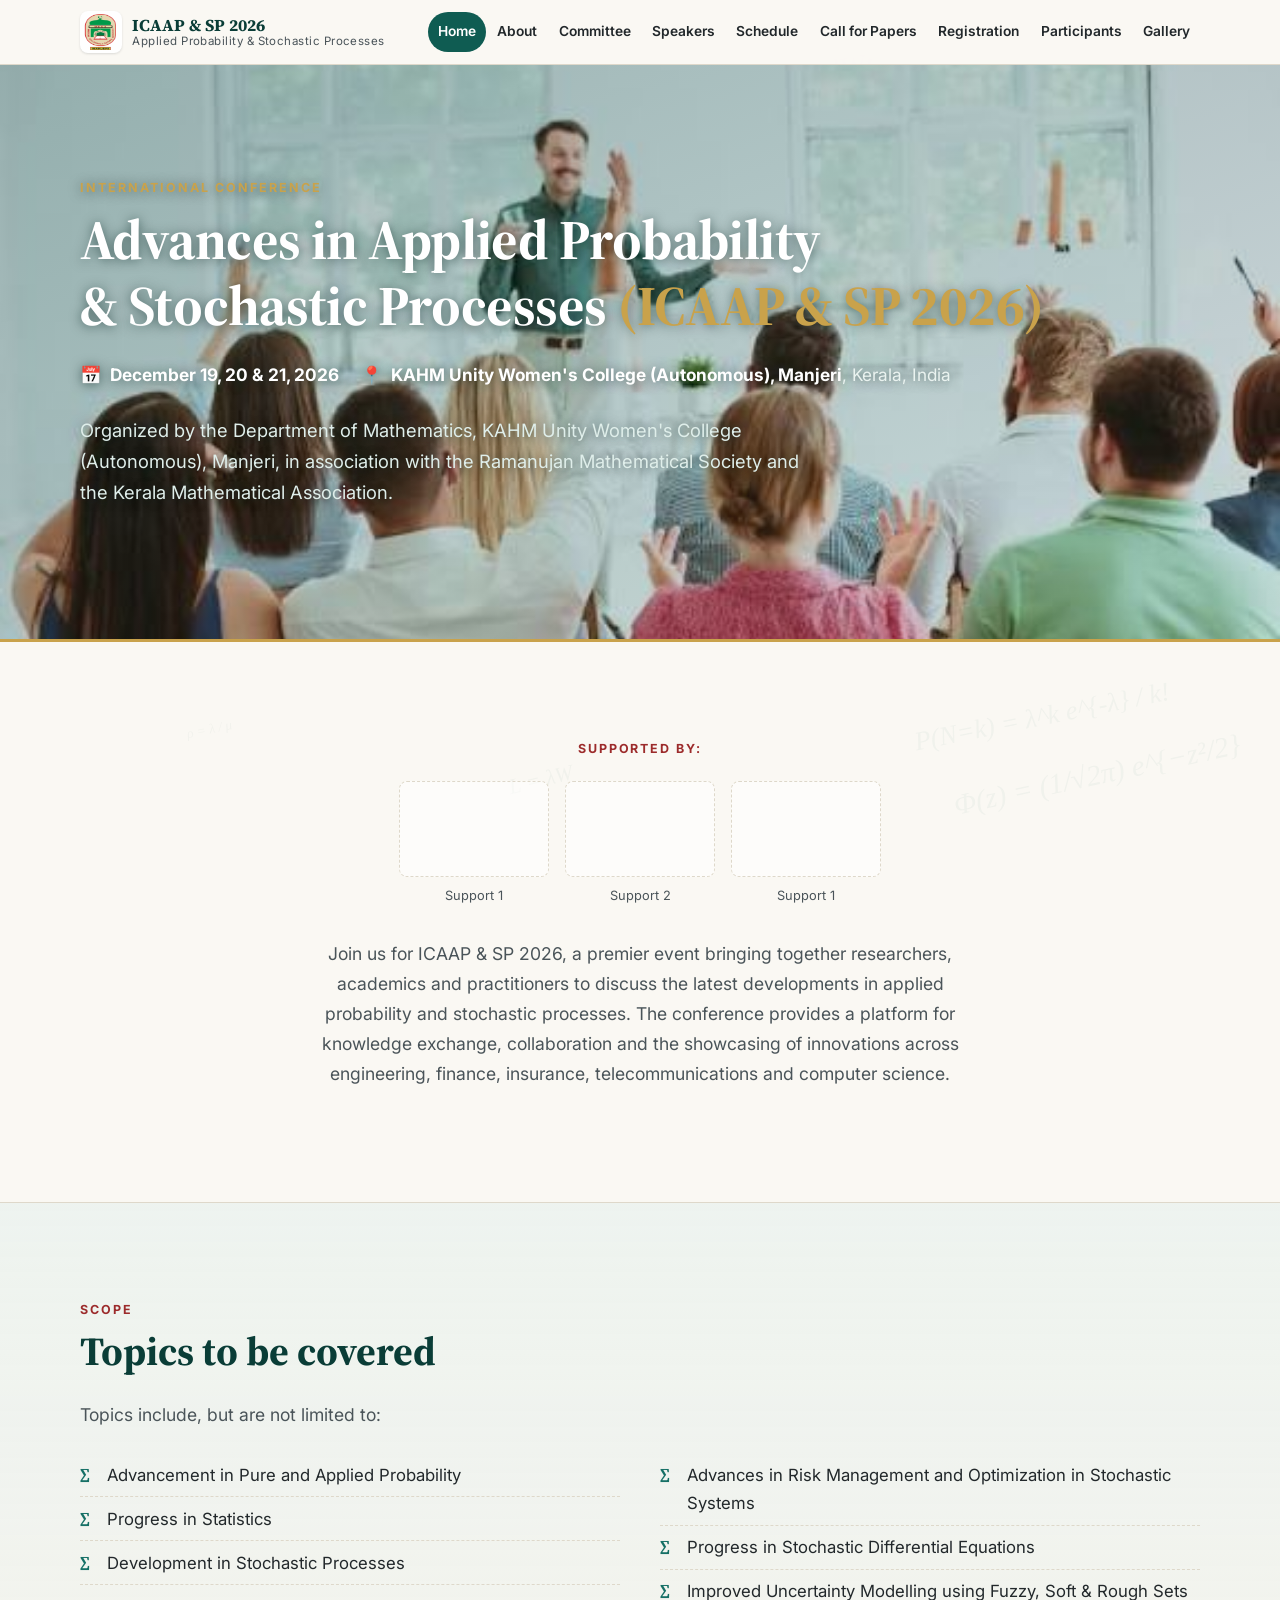
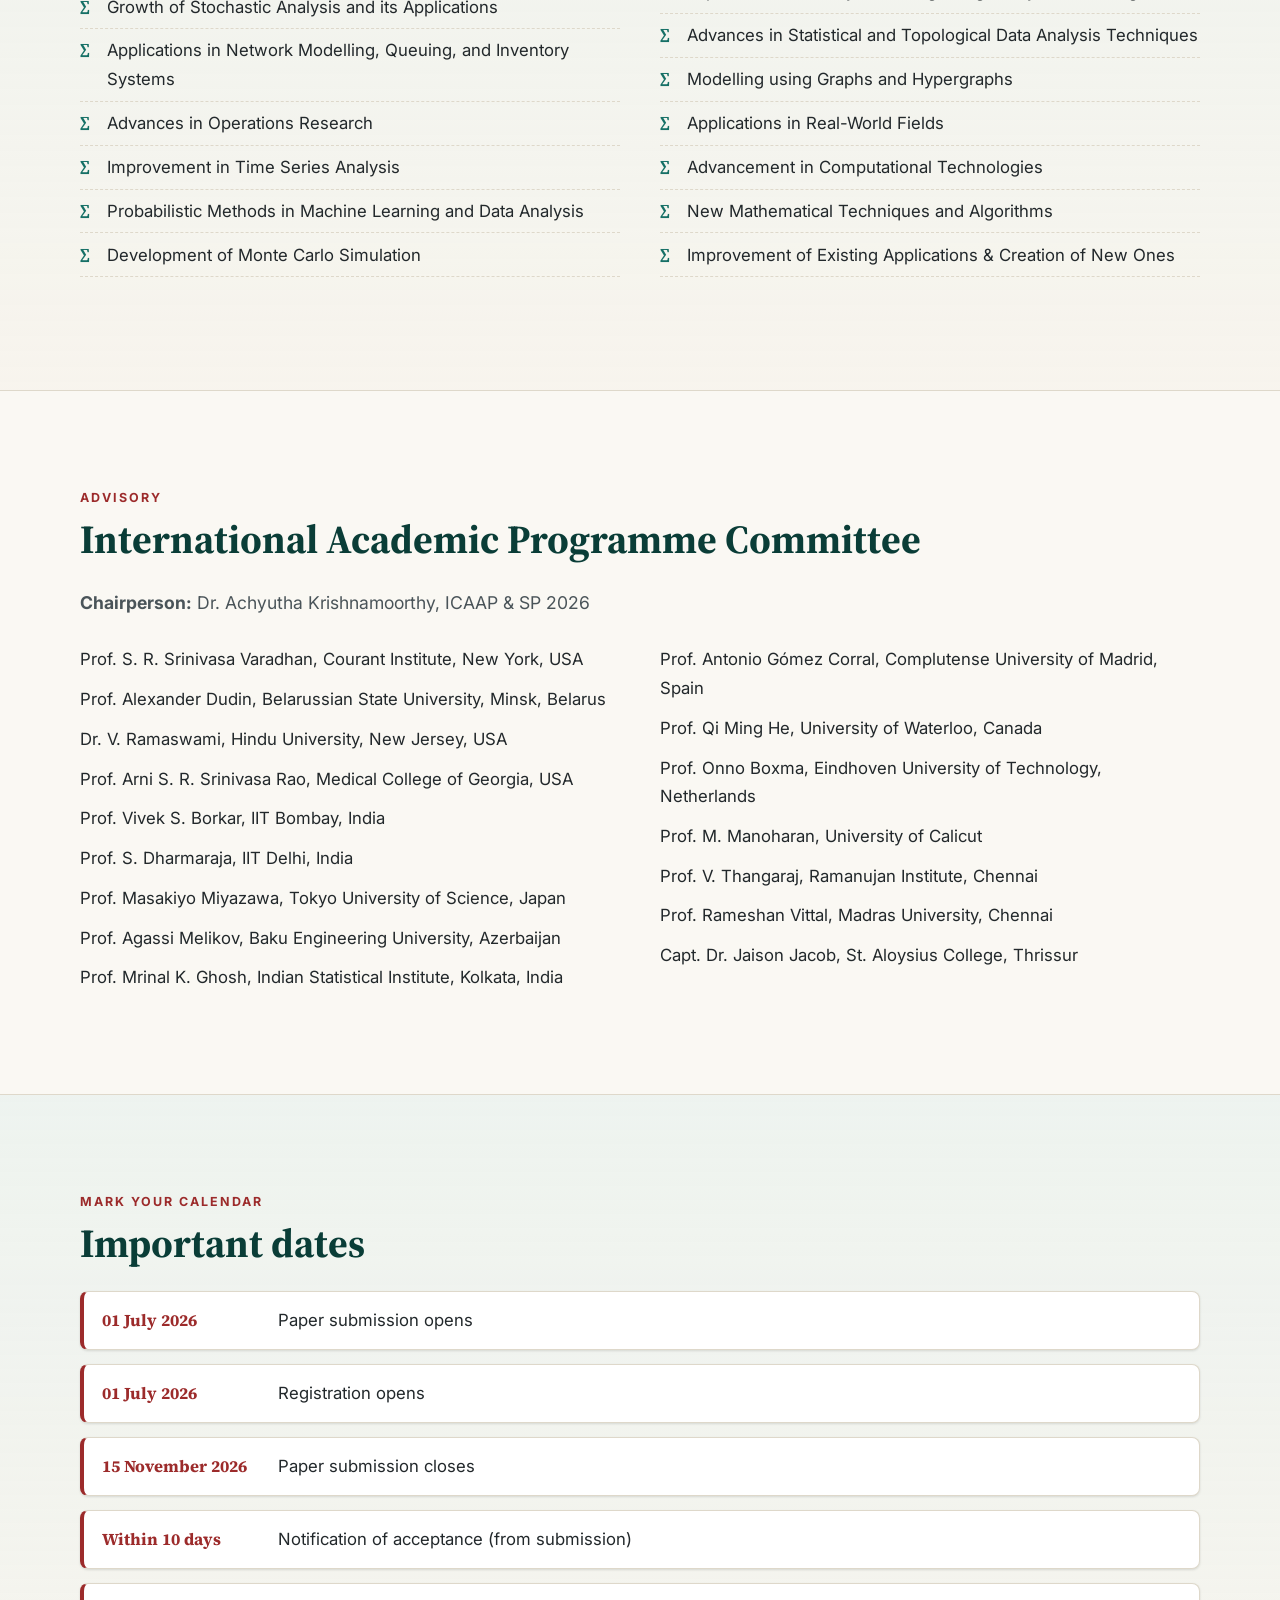
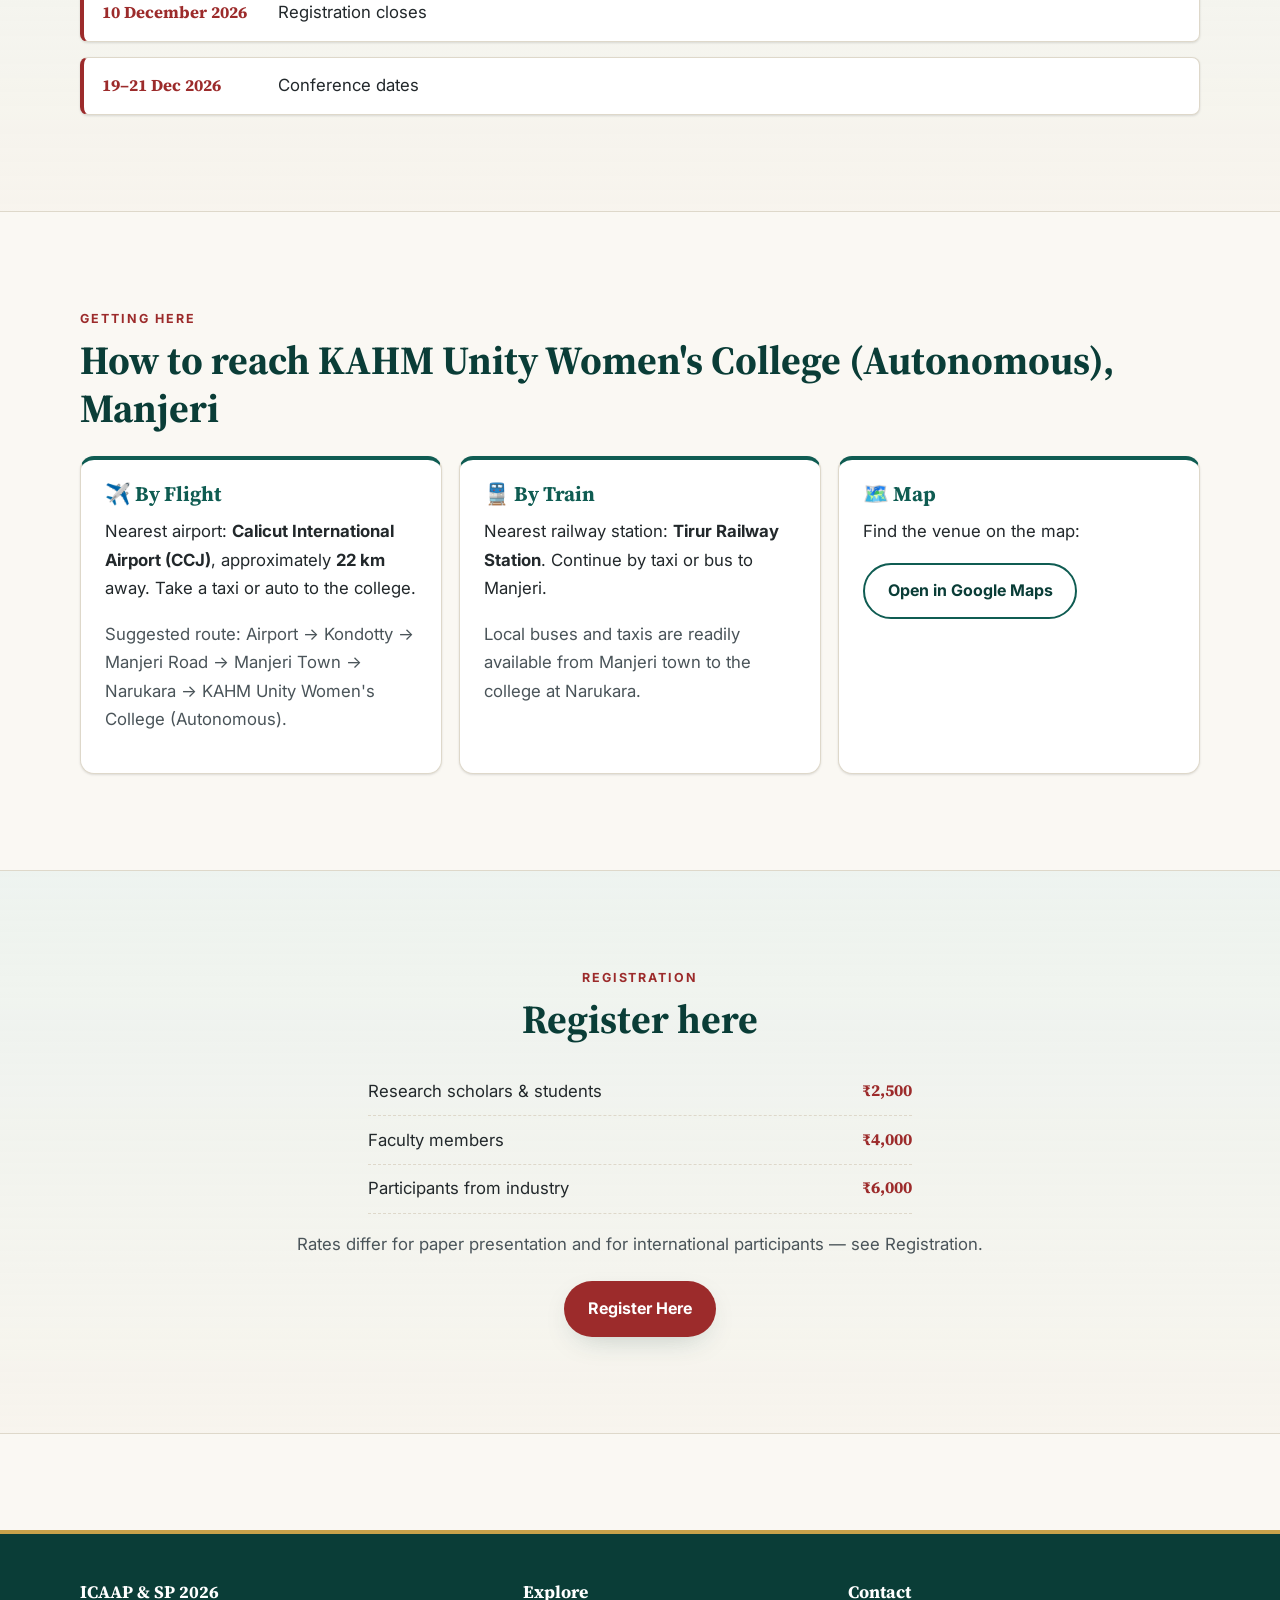
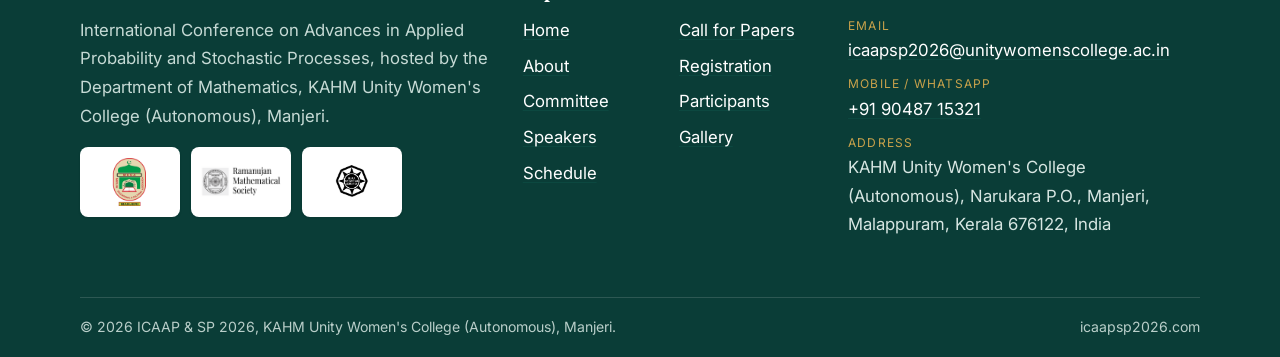
==== index.html @ e7cde86d "Reorder pages to match the previous year's site, lighten the greens Second pass over the site, one p" ====
<!DOCTYPE html>
<html lang="en">
<head>
  <meta charset="UTF-8">
  <meta name="viewport" content="width=device-width, initial-scale=1.0">
  <title>ICAAP &amp; SP 2026 — Int'l Conference on Advances in Applied Probability &amp; Stochastic Processes</title>
  <meta name="description" content="International Conference on Advances in Applied Probability and Stochastic Processes (ICAAP & SP 2026), December 19–21, 2026, KAHM Unity Women's College (Autonomous), Manjeri, Kerala, India.">
  <link rel="icon" type="image/svg+xml" href="assets/favicon.svg">
  <link rel="preconnect" href="https://fonts.googleapis.com">
  <link rel="preconnect" href="https://fonts.gstatic.com" crossorigin>
  <link href="https://fonts.googleapis.com/css2?family=Inter:wght@400;600;700&family=Source+Serif+4:ital,wght@0,600;0,700;1,600&display=swap" rel="stylesheet">
  <link rel="stylesheet" href="css/styles.css">
</head>
<body>
  <canvas id="math-bg" aria-hidden="true"></canvas>

  <!-- ============ SHARED HEADER (mirror edits across all pages) ============ -->
  <header class="site-header">
    <nav class="nav container" data-open="false" aria-label="Primary">
      <a class="brand" href="index.html">
        <img src="assets/college-logo.png" alt="KAHM Unity Women's College (Autonomous) logo">
        <span class="brand__text">
          <span class="brand__title">ICAAP &amp; SP 2026</span>
          <span class="brand__sub">Applied Probability &amp; Stochastic Processes</span>
        </span>
      </a>
      <button class="nav__toggle" type="button" aria-label="Toggle menu" aria-expanded="false" aria-controls="nav-links">
        <span></span>
      </button>
      <ul class="nav__links" id="nav-links">
        <li><a href="index.html" aria-current="page">Home</a></li>
        <li><a href="about.html">About</a></li>
        <li><a href="committee.html">Committee</a></li>
        <li><a href="speakers.html">Speakers</a></li>
        <li><a href="schedule.html">Schedule</a></li>
        <li><a href="call-for-papers.html">Call for Papers</a></li>
        <li><a href="registration.html">Registration</a></li>
        <li><a href="participants.html">Participants</a></li>
        <li><a href="gallery.html">Gallery</a></li>
      </ul>
    </nav>
  </header>
  <!-- ========================== END SHARED HEADER ========================== -->

  <main>
    <!-- ------------------------------ HERO ------------------------------ -->
    <section class="hero">
      <div class="container hero__inner">
        <p class="section__eyebrow" style="color:var(--gold)">International Conference</p>
        <h1>Advances in Applied Probability<br>&amp; Stochastic Processes
          <span class="acronym">(ICAAP &amp; SP 2026)</span></h1>
        <div class="hero__meta">
          <span><span aria-hidden="true">📅</span><span><strong>December 19, 20 &amp; 21, 2026</strong></span></span>
          <span><span aria-hidden="true">📍</span><span><strong>KAHM Unity Women's College (Autonomous), Manjeri</strong>, Kerala, India</span></span>
        </div>
        <p class="hero__full">Organized by the Department of Mathematics, KAHM Unity Women's College (Autonomous), Manjeri,
          in association with the Ramanujan Mathematical Society and the Kerala Mathematical Association.</p>
        <!-- TODO: restore when the client asks for the hero CTAs back
        <div class="btn-row" style="margin-top:1.8rem">
          <a class="btn btn--primary" href="registration.html#register">Registration &amp; Fees</a>
          <a class="btn btn--light" href="call-for-papers.html">Call for Papers</a>
        </div>
        <p class="hero__assoc">Selected papers to be considered for a special issue of the
          <em>Annals of Operations Research</em> (Springer).</p>
        -->
      </div>
    </section>

    <!-- -------------------------- SUPPORTED BY -------------------------- -->
    <section class="section">
      <div class="container center">
        <p class="section__eyebrow">Supported by:</p>
        <!-- TODO: client to supply the logo images; drop them back into the empty
             .logo-card boxes below as <img src="assets/…" alt="…"> -->
        <div class="logostrip" style="margin-top:1.4rem">
          <figure>
            <div class="logo-card logo-card--empty"></div>
            <figcaption>Support 1</figcaption>
          </figure>
          <figure>
            <div class="logo-card logo-card--empty"></div>
            <figcaption>Support 2</figcaption>
          </figure>
          <figure>
            <div class="logo-card logo-card--empty"></div>
            <figcaption>Support 1</figcaption>
          </figure>
        </div>

        <p class="section__lead" style="margin-top:2rem">Join us for ICAAP &amp; SP 2026, a premier event bringing together
          researchers, academics and practitioners to discuss the latest developments in
          applied probability and stochastic processes. The conference provides a platform
          for knowledge exchange, collaboration and the showcasing of innovations across
          engineering, finance, insurance, telecommunications and computer science.</p>
      </div>
    </section>

    <!-- ---------------------------- ABOUT -------------------------------
         TODO: client asked to hide this for now — restore when needed.

    <section class="section section--tint">
      <div class="container">
        <p class="section__eyebrow">About the Conference</p>
        <h2>A platform for the latest in probability &amp; stochastics</h2>
        <div class="grid grid--2" style="margin-top:1.5rem">
          <div class="prose">
            <p>Advances in Applied Probability and Stochastic Processes concern the progress made in
              probability and stochastic processes, particularly in their practical applications across
              engineering, finance, insurance, telecommunications, and computer science. Recent advances
              include new mathematical techniques, algorithms, and models that enable more accurate and
              efficient prediction of probabilistic and stochastic phenomena.</p>
          </div>
          <div class="prose">
            <p>ICAAP &amp; SP 2026 provides a platform for researchers, academics, and practitioners to
              discuss recent developments and share their findings. The conference features keynote
              addresses, plenary talks, and invited talks, fostering networking and collaboration among
              participants from different countries and backgrounds.</p>
          </div>
        </div>
      </div>
    </section>
    -->

    <!-- ---------------------------- TOPICS ------------------------------ -->
    <section class="section section--tint">
      <div class="container">
        <p class="section__eyebrow">Scope</p>
        <h2>Topics to be covered</h2>
        <p class="section__lead">Topics include, but are not limited to:</p>
        <ul class="topics" style="margin-top:1.5rem">
          <li>Advancement in Pure and Applied Probability</li>
          <li>Progress in Statistics</li>
          <li>Development in Stochastic Processes</li>
          <li>Growth of Stochastic Analysis and its Applications</li>
          <li>Applications in Network Modelling, Queuing, and Inventory Systems</li>
          <li>Advances in Operations Research</li>
          <li>Improvement in Time Series Analysis</li>
          <li>Probabilistic Methods in Machine Learning and Data Analysis</li>
          <li>Development of Monte Carlo Simulation</li>
          <li>Advances in Risk Management and Optimization in Stochastic Systems</li>
          <li>Progress in Stochastic Differential Equations</li>
          <li>Improved Uncertainty Modelling using Fuzzy, Soft &amp; Rough Sets</li>
          <li>Advances in Statistical and Topological Data Analysis Techniques</li>
          <li>Modelling using Graphs and Hypergraphs</li>
          <li>Applications in Real-World Fields</li>
          <li>Advancement in Computational Technologies</li>
          <li>New Mathematical Techniques and Algorithms</li>
          <li>Improvement of Existing Applications &amp; Creation of New Ones</li>
        </ul>
      </div>
    </section>

    <!-- ------------------------- ADVISORY LIST --------------------------
         Plain text list, deliberately without cards/photos/links so Home stays short.
         Mirrors committee.html — keep the two in sync if members change. -->
    <section class="section">
      <div class="container">
        <p class="section__eyebrow">Advisory</p>
        <h2>International Academic Programme Committee</h2>
        <p class="section__lead"><strong>Chairperson:</strong> Dr. Achyutha Krishnamoorthy, ICAAP &amp; SP 2026</p>
        <ul class="namelist" style="margin-top:1.4rem">
          <li>Prof. S. R. Srinivasa Varadhan, Courant Institute, New York, USA</li>
          <li>Prof. Alexander Dudin, Belarussian State University, Minsk, Belarus</li>
          <li>Dr. V. Ramaswami, Hindu University, New Jersey, USA</li>
          <li>Prof. Arni S. R. Srinivasa Rao, Medical College of Georgia, USA</li>
          <li>Prof. Vivek S. Borkar, IIT Bombay, India</li>
          <li>Prof. S. Dharmaraja, IIT Delhi, India</li>
          <li>Prof. Masakiyo Miyazawa, Tokyo University of Science, Japan</li>
          <li>Prof. Agassi Melikov, Baku Engineering University, Azerbaijan</li>
          <li>Prof. Mrinal K. Ghosh, Indian Statistical Institute, Kolkata, India</li>
          <li>Prof. Antonio Gómez Corral, Complutense University of Madrid, Spain</li>
          <li>Prof. Qi Ming He, University of Waterloo, Canada</li>
          <li>Prof. Onno Boxma, Eindhoven University of Technology, Netherlands</li>
          <li>Prof. M. Manoharan, University of Calicut</li>
          <li>Prof. V. Thangaraj, Ramanujan Institute, Chennai</li>
          <li>Prof. Rameshan Vittal, Madras University, Chennai</li>
          <li>Capt. Dr. Jaison Jacob, St. Aloysius College, Thrissur</li>
        </ul>
      </div>
    </section>

    <!-- ------------------------ IMPORTANT DATES ------------------------- -->
    <section class="section section--tint" id="dates">
      <div class="container">
        <p class="section__eyebrow">Mark Your Calendar</p>
        <h2>Important dates</h2>
        <ul class="timeline" style="margin-top:1.5rem">
          <li><span class="date">01 July 2026</span><span class="what">Paper submission opens</span></li>
          <li><span class="date">01 July 2026</span><span class="what">Registration opens</span></li>
          <li><span class="date">15 November 2026</span><span class="what">Paper submission closes</span></li>
          <li><span class="date">Within 10 days</span><span class="what">Notification of acceptance (from submission)</span></li>
          <li><span class="date">10 December 2026</span><span class="what">Registration closes</span></li>
          <li><span class="date">19–21 Dec 2026</span><span class="what">Conference dates</span></li>
        </ul>
      </div>
    </section>

    <!-- ---------------------------- REACH ------------------------------- -->
    <section class="section" id="reach">
      <div class="container">
        <p class="section__eyebrow">Getting Here</p>
        <h2>How to reach KAHM Unity Women's College (Autonomous), Manjeri</h2>
        <div class="reach" style="margin-top:1.5rem">
          <div class="card card--accent">
            <h3>✈️ By Flight</h3>
            <p>Nearest airport: <strong>Calicut International Airport (CCJ)</strong>, approximately
              <strong>22 km</strong> away. Take a taxi or auto to the college.</p>
            <p class="muted">Suggested route: Airport → Kondotty → Manjeri Road → Manjeri Town → Narukara →
              KAHM Unity Women's College (Autonomous).</p>
          </div>
          <div class="card card--accent">
            <h3>🚆 By Train</h3>
            <p>Nearest railway station: <strong>Tirur Railway Station</strong>. Continue by taxi or bus
              to Manjeri.</p>
            <p class="muted">Local buses and taxis are readily available from Manjeri town to the college
              at Narukara.</p>
          </div>
          <div class="card card--accent">
            <h3>🗺️ Map</h3>
            <p>Find the venue on the map:</p>
            <!-- TODO: confirm exact map pin -->
            <a class="btn btn--ghost" href="https://www.google.com/maps/search/KAHM+Unity+Women's+College+Manjeri"
               target="_blank" rel="noopener">Open in Google Maps</a>
          </div>
        </div>
      </div>
    </section>

    <!-- --------------------------- REGISTER ----------------------------- -->
    <section class="section section--tint">
      <div class="container center">
        <p class="section__eyebrow">Registration</p>
        <h2>Register here</h2>
        <ul class="feelines" style="margin-top:1.3rem">
          <li><span>Research scholars &amp; students</span><span class="amt">₹2,500</span></li>
          <li><span>Faculty members</span><span class="amt">₹4,000</span></li>
          <li><span>Participants from industry</span><span class="amt">₹6,000</span></li>
        </ul>
        <p class="muted" style="margin-top:1rem">Rates differ for paper presentation and for
          international participants — see Registration.</p>
        <div class="btn-row" style="justify-content:center;margin-top:1.4rem">
          <a class="btn btn--primary" href="registration.html#register">Register Here</a>
        </div>
      </div>
    </section>
  </main>

  <!-- ============ SHARED FOOTER (mirror edits across all pages) ============ -->
  <footer class="site-footer">
    <div class="container footer-grid">
      <div>
        <h4>ICAAP &amp; SP 2026</h4>
        <p class="muted" style="color:#c6dad5">International Conference on Advances in Applied Probability
          and Stochastic Processes, hosted by the Department of Mathematics, KAHM Unity Women's College (Autonomous),
          Manjeri.</p>
        <div class="footer-logos" style="margin-top:1rem">
          <div class="logo-card"><img src="assets/college-logo.png" alt="KAHM Unity Women's College (Autonomous)"></div>
          <div class="logo-card"><img src="assets/rms-logo.png" alt="Ramanujan Mathematical Society"></div>
          <div class="logo-card"><img src="assets/kma-logo.png" alt="Kerala Mathematical Association"></div>
        </div>
      </div>
      <div>
        <h4>Explore</h4>
        <ul class="footer-nav">
          <li><a href="index.html">Home</a></li>
          <li><a href="about.html">About</a></li>
          <li><a href="committee.html">Committee</a></li>
          <li><a href="speakers.html">Speakers</a></li>
          <li><a href="schedule.html">Schedule</a></li>
          <li><a href="call-for-papers.html">Call for Papers</a></li>
          <li><a href="registration.html">Registration</a></li>
          <li><a href="participants.html">Participants</a></li>
          <li><a href="gallery.html">Gallery</a></li>
        </ul>
      </div>
      <div class="footer-contact">
        <h4>Contact</h4>
        <div><span class="lbl">Email</span><a href="mailto:icaapsp2026@unitywomenscollege.ac.in">icaapsp2026@unitywomenscollege.ac.in</a></div>
        <div><span class="lbl">Mobile / WhatsApp</span><a href="https://wa.me/919048715321">+91 90487 15321</a></div>
        <div><span class="lbl">Address</span>KAHM Unity Women's College (Autonomous), Narukara P.O., Manjeri,
          Malappuram, Kerala 676122, India</div>
      </div>
    </div>
    <div class="container footer-bottom">
      <span>&copy; 2026 ICAAP &amp; SP 2026, KAHM Unity Women's College (Autonomous), Manjeri.</span>
      <span>icaapsp2026.com</span>
    </div>
  </footer>
  <!-- ========================== END SHARED FOOTER ========================== -->

  <script src="js/main.js"></script>
</body>
</html>
---- css/styles.css ----
/* =========================================================================
   ICAAP & SP 2026 — stylesheet
   Palette: deep ink-teal primary + warm maroon accent on near-white paper.
   Single stylesheet, mobile-first. No build step.
   ========================================================================= */

:root {
  /* Brand palette */
  --teal-900: #0a3d37;
  --teal-800: #0f5c52;
  --teal-700: #167066;
  --teal-600: #1a7466;
  --teal-100: #e3efec;
  --maroon:   #9c2b2b;
  --maroon-dark: #7c1f1f;
  --gold:     #c9a24b;

  /* Neutrals */
  --paper:    #faf8f3;
  --paper-2:  #f2eee4;
  --ink:      #22282b;
  --ink-soft: #4a5459;
  --line:     #ded8ca;
  --white:    #ffffff;

  /* Type */
  --serif: "Source Serif 4", Georgia, "Times New Roman", serif;
  --sans:  "Inter", -apple-system, BlinkMacSystemFont, "Segoe UI", Roboto, Helvetica, Arial, sans-serif;

  /* Layout */
  --maxw: 1120px;
  --radius: 14px;
  --radius-sm: 8px;
  --shadow-sm: 0 1px 3px rgba(20,30,28,.08), 0 1px 2px rgba(20,30,28,.06);
  --shadow-md: 0 10px 30px -12px rgba(15,60,55,.28);
  --space: clamp(3rem, 8vw, 6rem);
}

/* ------------------------------ reset ---------------------------------- */
*, *::before, *::after { box-sizing: border-box; }
html { -webkit-text-size-adjust: 100%; scroll-behavior: smooth; }
body {
  margin: 0;
  font-family: var(--sans);
  font-size: 1.05rem;
  line-height: 1.7;
  color: var(--ink);
  background: var(--paper);
  overflow-x: hidden;
}
img { max-width: 100%; display: block; height: auto; }
a { color: var(--teal-800); text-decoration-color: rgba(15,92,82,.35); text-underline-offset: 3px; }
a:hover { color: var(--maroon); }
h1, h2, h3, h4 { font-family: var(--serif); line-height: 1.18; color: var(--teal-900); font-weight: 700; }
h2 { font-size: clamp(1.7rem, 3.4vw, 2.5rem); margin: 0 0 .6em; }
h3 { font-size: 1.3rem; margin: 0 0 .5em; }
p { margin: 0 0 1em; }
ul { margin: 0 0 1em; padding-left: 1.2em; }

/* --------------------------- math background ---------------------------- */
#math-bg {
  position: fixed;
  inset: 0;
  z-index: -1;
  pointer-events: none;
  width: 100%;
  height: 100%;
  opacity: .5;
}

/* ------------------------------ layout --------------------------------- */
.container { width: min(var(--maxw), 92%); margin-inline: auto; }
.section { padding-block: var(--space); position: relative; }
.section--tint { background: linear-gradient(180deg, rgba(227,239,236,.55), rgba(242,238,228,.35)); border-block: 1px solid var(--line); }
.section__eyebrow {
  font-family: var(--sans);
  text-transform: uppercase;
  letter-spacing: .16em;
  font-size: .78rem;
  font-weight: 700;
  color: var(--maroon);
  margin: 0 0 .5rem;
}
.section__lead { max-width: 62ch; color: var(--ink-soft); font-size: 1.1rem; }
.center { text-align: center; margin-inline: auto; }
.center .section__lead { margin-inline: auto; }

/* ------------------------------ header --------------------------------- */
.site-header {
  position: sticky; top: 0; z-index: 50;
  background: rgba(250,248,243,.9);
  backdrop-filter: saturate(140%) blur(10px);
  border-bottom: 1px solid var(--line);
}
.nav {
  display: flex; align-items: center; justify-content: space-between;
  gap: 1rem; padding-block: .7rem;
}
.brand { display: flex; align-items: center; gap: .65rem; text-decoration: none; }
.brand img { width: 42px; height: 42px; border-radius: 8px; background: var(--white); padding: 3px; box-shadow: var(--shadow-sm); }
.brand__text { display: flex; flex-direction: column; line-height: 1.1; }
.brand__title { font-family: var(--serif); font-weight: 700; color: var(--teal-900); font-size: 1.05rem; }
.brand__sub { font-size: .72rem; color: var(--ink-soft); letter-spacing: .04em; }

.nav__links { display: flex; align-items: center; gap: .1rem; list-style: none; margin: 0; padding: 0; }
.nav__links a {
  display: inline-block; padding: .5rem .62rem; border-radius: 999px;
  font-size: .86rem; font-weight: 600; color: var(--ink); text-decoration: none;
  white-space: nowrap;
}
.nav__links a:hover { background: var(--teal-100); color: var(--teal-900); }
.nav__links a[aria-current="page"] { background: var(--teal-800); color: var(--white); }

.nav__toggle {
  display: none; border: 1px solid var(--line); background: var(--white);
  width: 44px; height: 40px; border-radius: 10px; cursor: pointer; padding: 0;
}
.nav__toggle span, .nav__toggle span::before, .nav__toggle span::after {
  content: ""; display: block; width: 20px; height: 2px; background: var(--teal-900);
  margin-inline: auto; transition: transform .25s, opacity .2s; position: relative;
}
.nav__toggle span::before { position: absolute; top: -6px; }
.nav__toggle span::after { position: absolute; top: 6px; }
.nav[data-open="true"] .nav__toggle span { background: transparent; }
.nav[data-open="true"] .nav__toggle span::before { transform: translateY(6px) rotate(45deg); }
.nav[data-open="true"] .nav__toggle span::after { transform: translateY(-6px) rotate(-45deg); }

/* ------------------------------ buttons -------------------------------- */
.btn {
  display: inline-flex; align-items: center; gap: .5rem;
  font-family: var(--sans); font-weight: 700; font-size: 1rem;
  padding: .8rem 1.4rem; border-radius: 999px; text-decoration: none;
  border: 2px solid transparent; cursor: pointer; transition: transform .15s, box-shadow .2s, background .2s;
}
.btn:hover { transform: translateY(-2px); }
.btn--primary { background: var(--maroon); color: var(--white); box-shadow: var(--shadow-md); }
.btn--primary:hover { background: var(--maroon-dark); color: var(--white); }
.btn--ghost { background: transparent; color: var(--teal-900); border-color: var(--teal-800); }
.btn--ghost:hover { background: var(--teal-800); color: var(--white); }
.btn--light { background: var(--white); color: var(--teal-900); }
.btn-row { display: flex; flex-wrap: wrap; gap: .9rem; }

/* ------------------------------ hero ----------------------------------- */
.hero {
  position: relative; color: var(--white);
  background:
    radial-gradient(1200px 500px at 80% -10%, rgba(201,162,75,.22), transparent 60%),
    linear-gradient(160deg, #2a8b7c, var(--teal-700) 60%, var(--teal-800));
  border-bottom: 3px solid var(--gold);
  overflow: hidden;
}
/* Photo backdrop. TODO: client to supply assets/hero.jpg — until the file exists the
   url() simply fails to load and the gradient above shows through unchanged. */
.hero::after {
  content: ""; position: absolute; inset: 0; z-index: 0;
  background: linear-gradient(160deg, rgba(8,58,53,.35), rgba(8,58,53,.15)), url("../assets/hero.jpg") center/cover no-repeat;
}
/* text-shadow keeps the white type legible now that the photo overlay is light */
.hero__inner { padding-block: clamp(3.5rem, 9vw, 7rem); position: relative; z-index: 1;
  text-shadow: 0 1px 12px rgba(4,32,29,.55); }
.hero h1 { color: var(--white); font-size: clamp(2rem, 5.2vw, 3.5rem); margin: 0 0 .35em; letter-spacing: -.01em; }
.hero .acronym { color: var(--gold); }
.hero__meta { display: flex; flex-wrap: wrap; gap: .6rem 1.4rem; margin: 1.3rem 0 1.6rem; font-size: 1.08rem; }
/* Only the direct children are flex items: the icon and one single run of text.
   Keeping the text in one child stops a gap opening up when the venue wraps. */
.hero__meta > span { display: inline-flex; align-items: baseline; gap: .5rem; color: #eaf3f0; }
.hero__meta strong { color: var(--white); }
.hero__assoc { margin-top: 1.6rem; color: #cfe3de; font-size: .95rem; }
.hero__full { max-width: 60ch; color: #dfeeea; font-size: 1.15rem; }

/* ---------------------------- logo strip ------------------------------- */
.logostrip { display: flex; flex-wrap: wrap; align-items: center; gap: 1rem; justify-content: center; }
.logostrip figure { margin: 0; text-align: center; }
.logo-card {
  background: var(--white); border-radius: var(--radius-sm); padding: .8rem 1rem;
  box-shadow: var(--shadow-sm); display: grid; place-items: center; height: 96px; width: 150px;
}
.logo-card img { max-height: 72px; width: auto; object-fit: contain; }
/* placeholder slot while the client's logos are pending */
.logo-card--empty { background: rgba(255,255,255,.55); border: 1px dashed var(--line); box-shadow: none; }
.logostrip figcaption { margin-top: .5rem; font-size: .8rem; color: var(--ink-soft); max-width: 150px; }

/* ------------------------------ cards ---------------------------------- */
.grid { display: grid; gap: 1.1rem; }
.grid--2 { grid-template-columns: repeat(auto-fit, minmax(320px, 1fr)); }
.grid--3 { grid-template-columns: repeat(auto-fit, minmax(240px, 1fr)); }
.grid--4 { grid-template-columns: repeat(auto-fit, minmax(200px, 1fr)); }

.card {
  background: var(--white); border: 1px solid var(--line); border-radius: var(--radius);
  padding: 1.4rem 1.5rem; box-shadow: var(--shadow-sm);
}
.card--accent { border-top: 4px solid var(--teal-800); }
.card h3 { color: var(--teal-800); }

/* person card */
.person {
  background: var(--white); border: 1px solid var(--line); border-radius: var(--radius-sm);
  padding: 1rem 1.1rem; box-shadow: var(--shadow-sm); border-left: 3px solid var(--gold);
}
.person__name { font-family: var(--serif); font-weight: 700; color: var(--teal-900); font-size: 1.05rem; }
.person__role { color: var(--ink-soft); font-size: .92rem; margin-top: .15rem; }
.person__tag { display: inline-block; margin-top: .5rem; font-size: .72rem; font-weight: 700;
  letter-spacing: .08em; text-transform: uppercase; color: var(--maroon); }

/* keynote feature */
.keynote { display: grid; grid-template-columns: 220px 1fr; gap: 1.5rem; align-items: center; }
.keynote img { border-radius: var(--radius); box-shadow: var(--shadow-md); width: 220px; }

/* topics list */
.topics { columns: 2; column-gap: 2.5rem; list-style: none; padding: 0; }
.topics li { break-inside: avoid; padding: .45rem 0 .45rem 1.7rem; position: relative; border-bottom: 1px dashed var(--line); }
.topics li::before { content: "∑"; position: absolute; left: 0; color: var(--teal-700); font-family: var(--serif); font-weight: 700; }

/* plain name list — no cards, used on Home so the page stays short */
.namelist { list-style: none; padding: 0; margin: 0; columns: 2; column-gap: 2.5rem; }
.namelist li { break-inside: avoid; padding: .35rem 0; color: var(--ink); }

/* compact fee lines — the full tables live on registration.html */
.feelines { list-style: none; padding: 0; margin: 0; max-width: 34rem; }
.center .feelines { margin-inline: auto; }

/* ------------------------------ gallery -------------------------------- */
/* empty photo slot — swap the .ph div for an <img> when the picture arrives */
.ph {
  aspect-ratio: 16 / 9; background: rgba(255,255,255,.55);
  border: 1px dashed var(--line); border-radius: var(--radius-sm);
}
.carousel {
  display: flex; gap: 1rem; overflow-x: auto; scroll-snap-type: x mandatory;
  padding: .5rem 4% 1.4rem; margin-top: 1.5rem; scroll-padding-inline: 4%;
}
.carousel__item { flex: 0 0 min(78%, 640px); margin: 0; scroll-snap-align: start; }
.carousel__item img, .photogrid__item img {
  width: 100%; aspect-ratio: 16 / 9; object-fit: cover;
  border-radius: var(--radius-sm); box-shadow: var(--shadow-sm);
}
.photogrid { display: grid; grid-template-columns: repeat(auto-fill, minmax(240px, 1fr)); gap: 1rem; }
.photogrid__item { margin: 0; }

/* numbered registration steps */
.steps { margin: 0; padding-left: 1.3rem; max-width: 60ch; }
.steps li { padding: .3rem 0; }
.note-strong { margin-top: .6rem; font-weight: 600; color: var(--maroon); }

/* stacked fee groups on the registration page — one under another, never side by side */
.feegroup { margin-top: 2rem; }
.feegroup h3 { margin: 0 0 .6rem; color: var(--teal-800); font-size: 1.05rem; }
.feelines li {
  display: flex; justify-content: space-between; gap: 1rem;
  padding: .6rem 0; border-bottom: 1px dashed var(--line); text-align: left;
}
.feelines .amt { font-family: var(--serif); font-weight: 700; color: var(--maroon); white-space: nowrap; }

/* ------------------------------ timeline ------------------------------- */
.timeline { list-style: none; padding: 0; margin: 0; display: grid; gap: .9rem; }
.timeline li {
  display: grid; grid-template-columns: 160px 1fr; gap: 1rem; align-items: baseline;
  background: var(--white); border: 1px solid var(--line); border-left: 4px solid var(--maroon);
  border-radius: var(--radius-sm); padding: .85rem 1.1rem; box-shadow: var(--shadow-sm);
}
.timeline .date { font-family: var(--serif); font-weight: 700; color: var(--maroon); }
.timeline .what { color: var(--ink); }

/* ------------------------------ tables --------------------------------- */
.table-wrap { overflow-x: auto; border-radius: var(--radius); border: 1px solid var(--line); box-shadow: var(--shadow-sm); background: var(--white); }
table.fee { width: 100%; border-collapse: collapse; min-width: 420px; }
table.fee caption { text-align: left; font-family: var(--serif); font-weight: 700; color: var(--teal-800);
  padding: 1rem 1.1rem .4rem; font-size: 1.1rem; }
table.fee th, table.fee td { padding: .8rem 1.1rem; text-align: left; border-top: 1px solid var(--line); }
table.fee thead th { background: var(--teal-800); color: var(--white); border: none; font-size: .95rem; }
table.fee tbody tr:nth-child(even) { background: var(--paper-2); }
table.fee td:last-child { font-weight: 700; color: var(--maroon); white-space: nowrap; }

/* ------------------------------ notice --------------------------------- */
.notice {
  display: flex; gap: .9rem; align-items: flex-start;
  background: var(--teal-100); border: 1px solid #bcdcd4; border-left: 4px solid var(--teal-700);
  border-radius: var(--radius-sm); padding: 1rem 1.2rem; color: var(--teal-900);
}
.notice__icon { font-size: 1.3rem; line-height: 1.4; }
.notice--pending { background: #fbf3e6; border-color: #ecd9b3; border-left-color: var(--gold); color: #6b4e18; }

/* --------------------- placeholder / coming-soon ------------------------ */
.pending {
  max-width: 640px; margin-inline: auto; text-align: center;
  background: var(--white); border: 1px solid var(--line); border-top: 4px solid var(--gold);
  border-radius: var(--radius); padding: clamp(2.2rem, 6vw, 3.4rem) 1.6rem; box-shadow: var(--shadow-sm);
}
.pending__icon { font-size: 2.4rem; line-height: 1; }
.pending h2 { margin: 1rem 0 .5rem; font-size: clamp(1.4rem, 3.2vw, 1.9rem); }
.pending p { color: var(--ink-soft); max-width: 46ch; margin-inline: auto; }
.pending .btn-row { justify-content: center; margin-top: 1.6rem; }

/* ------------------------------ misc ----------------------------------- */
.prose { max-width: 68ch; }
.prose h3 { margin-top: 1.6em; }
.stack > * + * { margin-top: 1rem; }
.muted { color: var(--ink-soft); }
.mail { font-weight: 700; }
.divider { border: none; border-top: 1px solid var(--line); margin-block: 2.5rem; }
.reach { display: grid; grid-template-columns: repeat(auto-fit, minmax(260px, 1fr)); gap: 1.1rem; }

/* ------------------------------ footer --------------------------------- */
.site-footer { background: var(--teal-900); color: #d7e6e2; margin-top: var(--space); border-top: 4px solid var(--gold); }
.site-footer a { color: #ffffff; }
.footer-grid { display: grid; grid-template-columns: 1.4fr 1fr 1.2fr; gap: 2rem; padding-block: 3rem; }
.site-footer h4 { color: var(--white); font-family: var(--serif); font-size: 1.1rem; margin: 0 0 .8rem; }
.site-footer ul { list-style: none; padding: 0; margin: 0; }
.footer-nav { columns: 2; column-gap: 1.2rem; }
.site-footer li { margin-bottom: .45rem; }
.footer-contact div { margin-bottom: .6rem; }
.footer-contact .lbl { display: block; font-size: .75rem; text-transform: uppercase; letter-spacing: .1em; color: var(--gold); }
.footer-logos { display: flex; gap: .7rem; flex-wrap: wrap; }
.footer-logos .logo-card { height: 70px; width: 100px; padding: .5rem; }
.footer-logos .logo-card img { max-height: 48px; }
.footer-bottom { border-top: 1px solid rgba(255,255,255,.14); padding-block: 1.1rem; font-size: .88rem; color: #b9cec9;
  display: flex; flex-wrap: wrap; gap: .4rem 1rem; justify-content: space-between; }

/* ------------------------------ page head ------------------------------ */
/* Lighter green than the footer/hero teal — client asked for the page banners to lift.
   Kept dark enough that white type still clears AA on the small breadcrumb text. */
.pagehead {
  background: linear-gradient(160deg, var(--teal-600), var(--teal-800));
  color: var(--white); border-bottom: 3px solid var(--gold); padding-block: clamp(2.4rem, 6vw, 4rem);
}
.pagehead h1 { color: var(--white); font-size: clamp(1.9rem, 4.5vw, 3rem); margin: 0 0 .3em; }
.pagehead p { color: #eaf6f3; max-width: 60ch; margin: 0; }
.breadcrumb { font-size: .85rem; color: #dbeee9; margin-bottom: .6rem; }
.breadcrumb a { color: #dbeee9; }

/* --------------------------- responsive -------------------------------- */
/* Nine nav items no longer fit beside the brand, so the menu collapses to the
   hamburger well before the general mobile breakpoint below. */
@media (max-width: 1080px) {
  .nav__toggle { display: block; }
  .nav__links {
    position: absolute; inset: 100% 0 auto 0; flex-direction: column; align-items: stretch;
    gap: .2rem; background: var(--paper); border-bottom: 1px solid var(--line);
    padding: .8rem 4%; box-shadow: var(--shadow-md);
    transform: translateY(-8px); opacity: 0; visibility: hidden; transition: opacity .2s, transform .2s, visibility .2s;
  }
  .nav[data-open="true"] .nav__links { transform: none; opacity: 1; visibility: visible; }
  .nav__links a { padding: .7rem .8rem; font-size: .95rem; }
}

@media (max-width: 860px) {
  .keynote { grid-template-columns: 1fr; text-align: center; }
  .keynote img { margin-inline: auto; }
  .topics { columns: 1; }
  .namelist { columns: 1; }
  .timeline li { grid-template-columns: 1fr; gap: .2rem; }
  .footer-grid { grid-template-columns: 1fr; gap: 1.6rem; }
}

@media (prefers-reduced-motion: reduce) {
  html { scroll-behavior: auto; }
  .btn:hover { transform: none; }
  * { transition: none !important; }
}
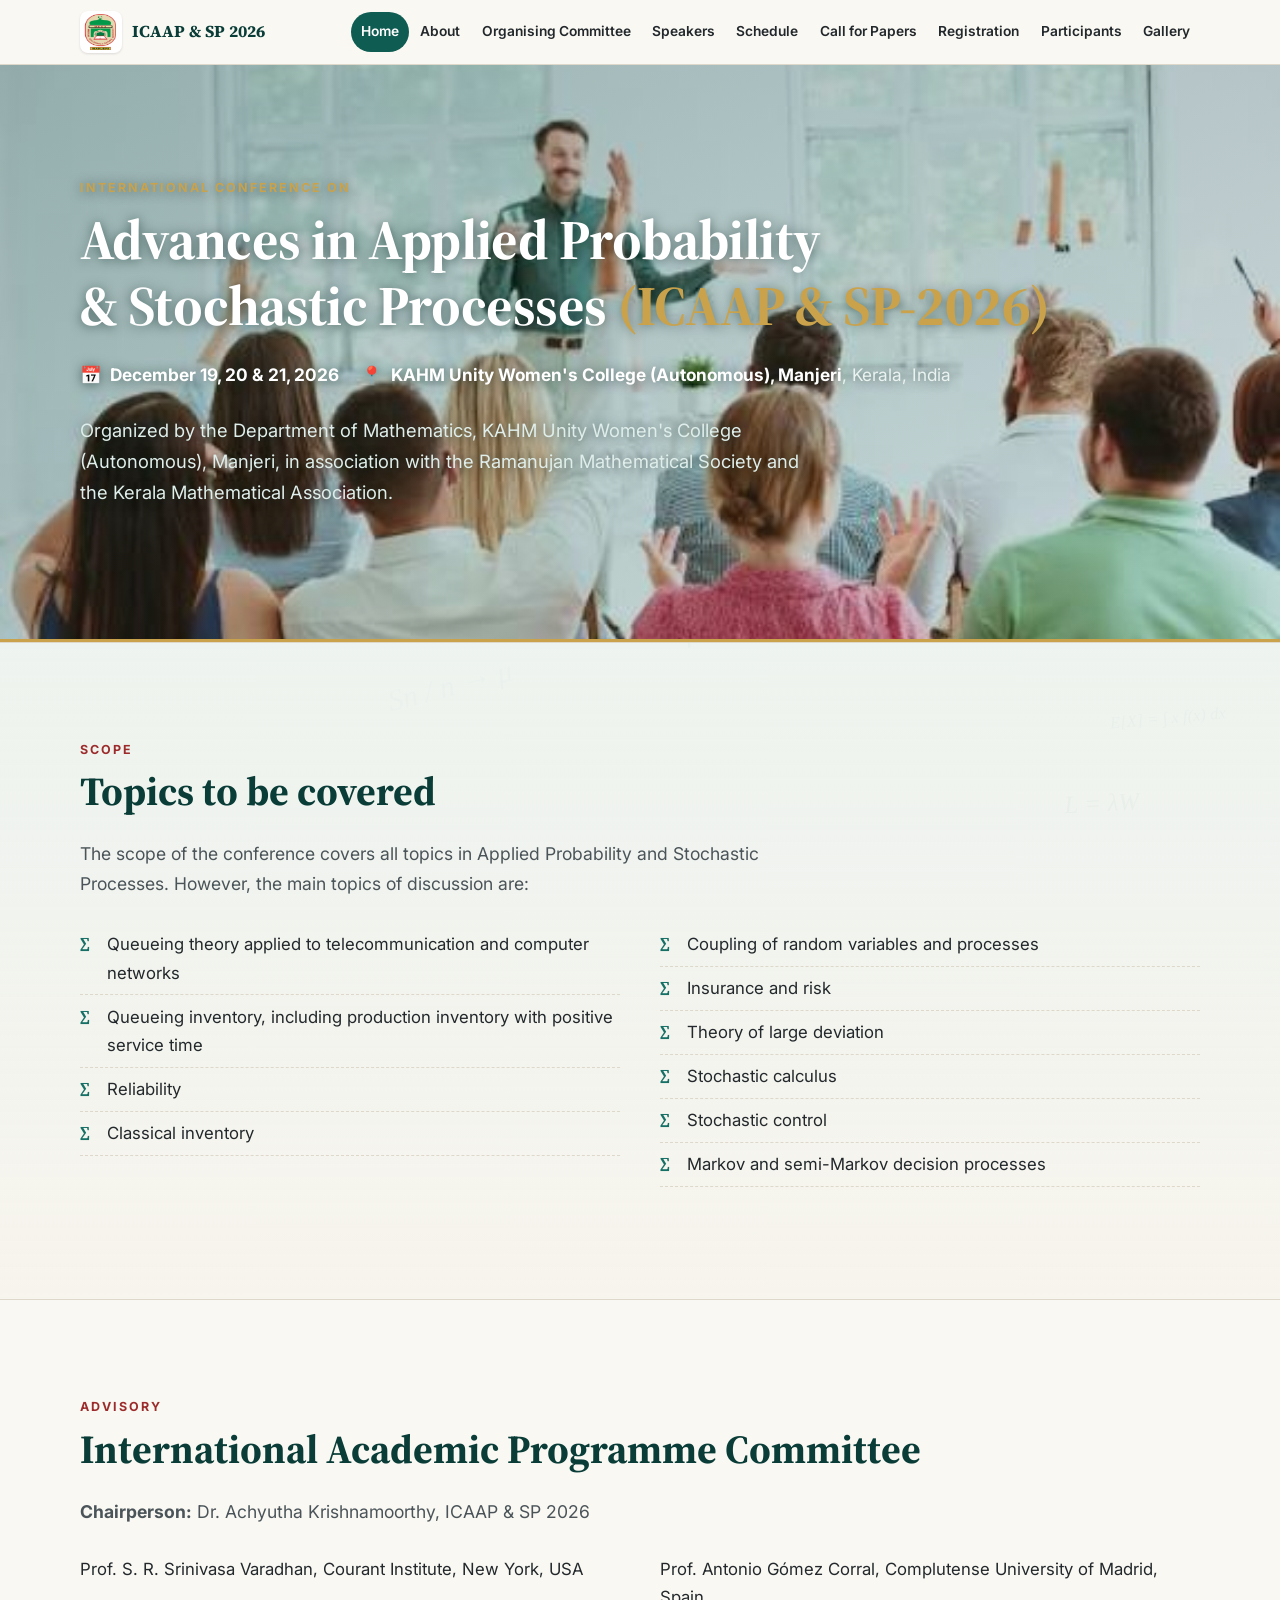
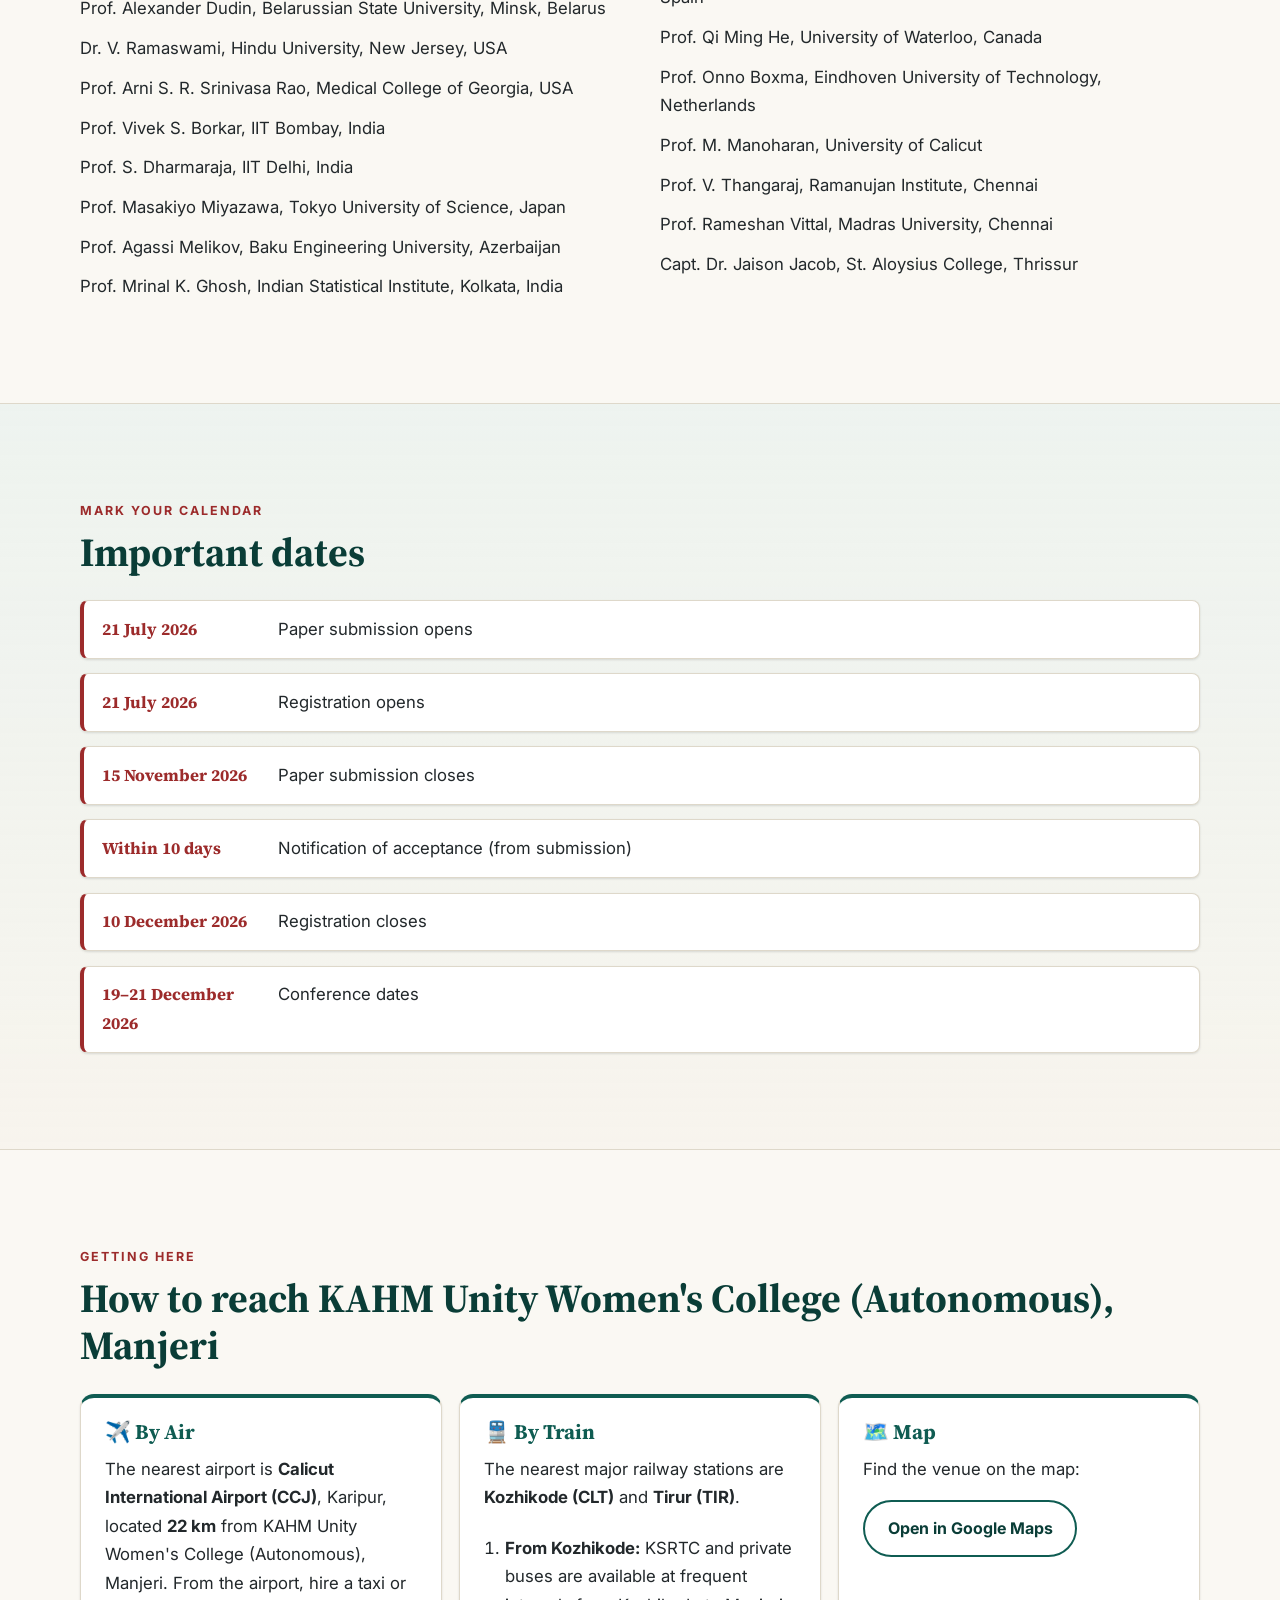
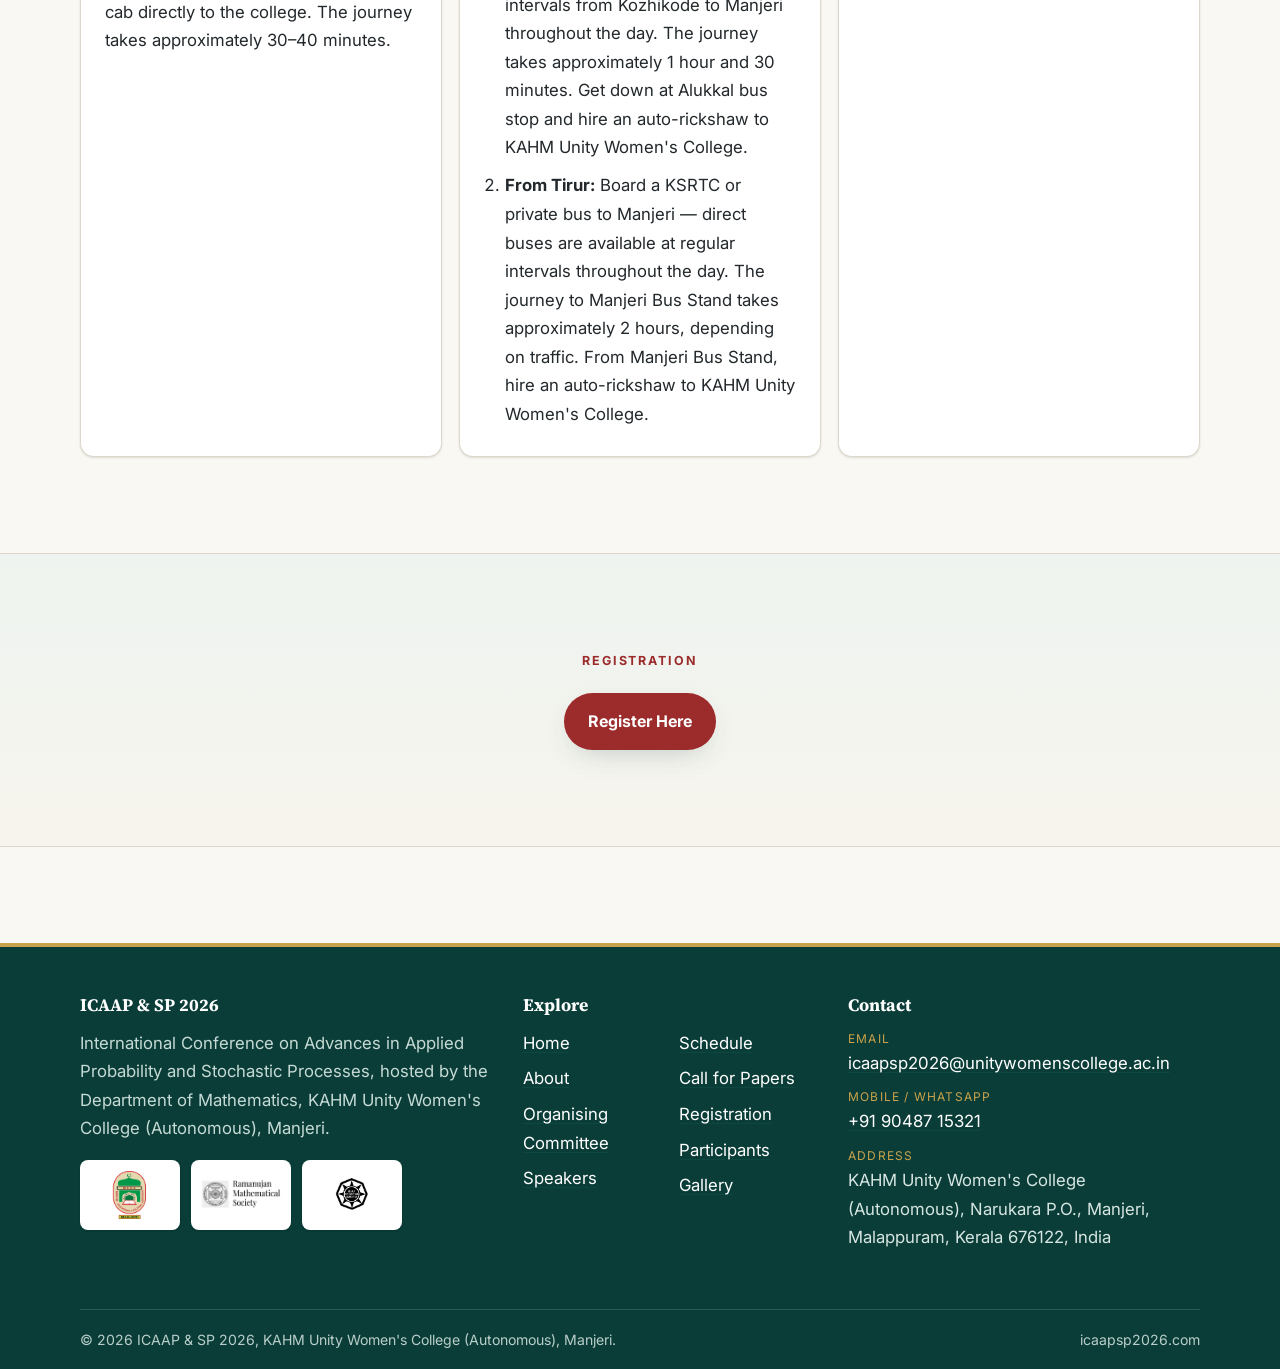
==== commit f31fda26: "@ Add speaker portraits, revamp registration, embed live Sheets - speakers: plenary and invited rost" ====
--- a/index.html
+++ b/index.html
@@ -21,7 +21,6 @@
         <img src="assets/college-logo.png" alt="KAHM Unity Women's College (Autonomous) logo">
         <span class="brand__text">
           <span class="brand__title">ICAAP &amp; SP 2026</span>
-          <span class="brand__sub">Applied Probability &amp; Stochastic Processes</span>
         </span>
       </a>
       <button class="nav__toggle" type="button" aria-label="Toggle menu" aria-expanded="false" aria-controls="nav-links">
@@ -30,7 +29,7 @@
       <ul class="nav__links" id="nav-links">
         <li><a href="index.html" aria-current="page">Home</a></li>
         <li><a href="about.html">About</a></li>
-        <li><a href="committee.html">Committee</a></li>
+        <li><a href="committee.html">Organising Committee</a></li>
         <li><a href="speakers.html">Speakers</a></li>
         <li><a href="schedule.html">Schedule</a></li>
         <li><a href="call-for-papers.html">Call for Papers</a></li>
@@ -46,9 +45,9 @@
     <!-- ------------------------------ HERO ------------------------------ -->
     <section class="hero">
       <div class="container hero__inner">
-        <p class="section__eyebrow" style="color:var(--gold)">International Conference</p>
+        <p class="section__eyebrow" style="color:var(--gold)">International Conference on</p>
         <h1>Advances in Applied Probability<br>&amp; Stochastic Processes
-          <span class="acronym">(ICAAP &amp; SP 2026)</span></h1>
+          <span class="acronym">(ICAAP &amp; SP-2026)</span></h1>
         <div class="hero__meta">
           <span><span aria-hidden="true">📅</span><span><strong>December 19, 20 &amp; 21, 2026</strong></span></span>
           <span><span aria-hidden="true">📍</span><span><strong>KAHM Unity Women's College (Autonomous), Manjeri</strong>, Kerala, India</span></span>
@@ -67,11 +66,13 @@
     </section>
 
     <!-- -------------------------- SUPPORTED BY -------------------------- -->
-    <section class="section">
+      <!-- TODO: client to supply the logo images; drop them back into the empty
+             .logo-card boxes below as <img src="assets/…" alt="…"> -->
+  
+    <!-- <section class="section">
       <div class="container center">
         <p class="section__eyebrow">Supported by:</p>
-        <!-- TODO: client to supply the logo images; drop them back into the empty
-             .logo-card boxes below as <img src="assets/…" alt="…"> -->
+       
         <div class="logostrip" style="margin-top:1.4rem">
           <figure>
             <div class="logo-card logo-card--empty"></div>
@@ -93,7 +94,7 @@
           for knowledge exchange, collaboration and the showcasing of innovations across
           engineering, finance, insurance, telecommunications and computer science.</p>
       </div>
-    </section>
+    </section> -->
 
     <!-- ---------------------------- ABOUT -------------------------------
          TODO: client asked to hide this for now — restore when needed.
@@ -126,26 +127,19 @@
       <div class="container">
         <p class="section__eyebrow">Scope</p>
         <h2>Topics to be covered</h2>
-        <p class="section__lead">Topics include, but are not limited to:</p>
+        <p class="section__lead">The scope of the conference covers all topics in Applied Probability and
+          Stochastic Processes. However, the main topics of discussion are:</p>
         <ul class="topics" style="margin-top:1.5rem">
-          <li>Advancement in Pure and Applied Probability</li>
-          <li>Progress in Statistics</li>
-          <li>Development in Stochastic Processes</li>
-          <li>Growth of Stochastic Analysis and its Applications</li>
-          <li>Applications in Network Modelling, Queuing, and Inventory Systems</li>
-          <li>Advances in Operations Research</li>
-          <li>Improvement in Time Series Analysis</li>
-          <li>Probabilistic Methods in Machine Learning and Data Analysis</li>
-          <li>Development of Monte Carlo Simulation</li>
-          <li>Advances in Risk Management and Optimization in Stochastic Systems</li>
-          <li>Progress in Stochastic Differential Equations</li>
-          <li>Improved Uncertainty Modelling using Fuzzy, Soft &amp; Rough Sets</li>
-          <li>Advances in Statistical and Topological Data Analysis Techniques</li>
-          <li>Modelling using Graphs and Hypergraphs</li>
-          <li>Applications in Real-World Fields</li>
-          <li>Advancement in Computational Technologies</li>
-          <li>New Mathematical Techniques and Algorithms</li>
-          <li>Improvement of Existing Applications &amp; Creation of New Ones</li>
+          <li>Queueing theory applied to telecommunication and computer networks</li>
+          <li>Queueing inventory, including production inventory with positive service time</li>
+          <li>Reliability</li>
+          <li>Classical inventory</li>
+          <li>Coupling of random variables and processes</li>
+          <li>Insurance and risk</li>
+          <li>Theory of large deviation</li>
+          <li>Stochastic calculus</li>
+          <li>Stochastic control</li>
+          <li>Markov and semi-Markov decision processes</li>
         </ul>
       </div>
     </section>
@@ -185,12 +179,12 @@
         <p class="section__eyebrow">Mark Your Calendar</p>
         <h2>Important dates</h2>
         <ul class="timeline" style="margin-top:1.5rem">
-          <li><span class="date">01 July 2026</span><span class="what">Paper submission opens</span></li>
-          <li><span class="date">01 July 2026</span><span class="what">Registration opens</span></li>
+          <li><span class="date">21 July 2026</span><span class="what">Paper submission opens</span></li>
+          <li><span class="date">21 July 2026</span><span class="what">Registration opens</span></li>
           <li><span class="date">15 November 2026</span><span class="what">Paper submission closes</span></li>
           <li><span class="date">Within 10 days</span><span class="what">Notification of acceptance (from submission)</span></li>
           <li><span class="date">10 December 2026</span><span class="what">Registration closes</span></li>
-          <li><span class="date">19–21 Dec 2026</span><span class="what">Conference dates</span></li>
+          <li><span class="date">19–21 December 2026</span><span class="what">Conference dates</span></li>
         </ul>
       </div>
     </section>
@@ -202,18 +196,25 @@
         <h2>How to reach KAHM Unity Women's College (Autonomous), Manjeri</h2>
         <div class="reach" style="margin-top:1.5rem">
           <div class="card card--accent">
-            <h3>✈️ By Flight</h3>
-            <p>Nearest airport: <strong>Calicut International Airport (CCJ)</strong>, approximately
-              <strong>22 km</strong> away. Take a taxi or auto to the college.</p>
-            <p class="muted">Suggested route: Airport → Kondotty → Manjeri Road → Manjeri Town → Narukara →
-              KAHM Unity Women's College (Autonomous).</p>
+            <h3>✈️ By Air</h3>
+            <p>The nearest airport is <strong>Calicut International Airport (CCJ)</strong>, Karipur, located
+              <strong>22 km</strong> from KAHM Unity Women's College (Autonomous), Manjeri. From the airport,
+              hire a taxi or cab directly to the college. The journey takes approximately 30–40 minutes.</p>
           </div>
           <div class="card card--accent">
             <h3>🚆 By Train</h3>
-            <p>Nearest railway station: <strong>Tirur Railway Station</strong>. Continue by taxi or bus
-              to Manjeri.</p>
-            <p class="muted">Local buses and taxis are readily available from Manjeri town to the college
-              at Narukara.</p>
+            <p>The nearest major railway stations are <strong>Kozhikode (CLT)</strong> and
+              <strong>Tirur (TIR)</strong>.</p>
+            <ol class="steps" style="margin-top:.6rem">
+              <li><strong>From Kozhikode:</strong> KSRTC and private buses are available at frequent
+                intervals from Kozhikode to Manjeri throughout the day. The journey takes approximately
+                1 hour and 30 minutes. Get down at Alukkal bus stop and hire an auto-rickshaw to KAHM Unity
+                Women's College.</li>
+              <li><strong>From Tirur:</strong> Board a KSRTC or private bus to Manjeri — direct buses are
+                available at regular intervals throughout the day. The journey to Manjeri Bus Stand takes
+                approximately 2 hours, depending on traffic. From Manjeri Bus Stand, hire an auto-rickshaw
+                to KAHM Unity Women's College.</li>
+            </ol>
           </div>
           <div class="card card--accent">
             <h3>🗺️ Map</h3>
@@ -230,14 +231,14 @@
     <section class="section section--tint">
       <div class="container center">
         <p class="section__eyebrow">Registration</p>
-        <h2>Register here</h2>
+        <!-- <h2>Register here</h2>
         <ul class="feelines" style="margin-top:1.3rem">
           <li><span>Research scholars &amp; students</span><span class="amt">₹2,500</span></li>
           <li><span>Faculty members</span><span class="amt">₹4,000</span></li>
           <li><span>Participants from industry</span><span class="amt">₹6,000</span></li>
-        </ul>
-        <p class="muted" style="margin-top:1rem">Rates differ for paper presentation and for
-          international participants — see Registration.</p>
+        </ul> -->
+        <!-- <p class="muted" style="margin-top:1rem">Rates differ for paper presentation and for
+          international participants — see Registration.</p> -->
         <div class="btn-row" style="justify-content:center;margin-top:1.4rem">
           <a class="btn btn--primary" href="registration.html#register">Register Here</a>
         </div>
@@ -264,7 +265,7 @@
         <ul class="footer-nav">
           <li><a href="index.html">Home</a></li>
           <li><a href="about.html">About</a></li>
-          <li><a href="committee.html">Committee</a></li>
+          <li><a href="committee.html">Organising Committee</a></li>
           <li><a href="speakers.html">Speakers</a></li>
           <li><a href="schedule.html">Schedule</a></li>
           <li><a href="call-for-papers.html">Call for Papers</a></li>
--- a/css/styles.css
+++ b/css/styles.css
@@ -100,7 +100,6 @@
 .brand img { width: 42px; height: 42px; border-radius: 8px; background: var(--white); padding: 3px; box-shadow: var(--shadow-sm); }
 .brand__text { display: flex; flex-direction: column; line-height: 1.1; }
 .brand__title { font-family: var(--serif); font-weight: 700; color: var(--teal-900); font-size: 1.05rem; }
-.brand__sub { font-size: .72rem; color: var(--ink-soft); letter-spacing: .04em; }
 
 .nav__links { display: flex; align-items: center; gap: .1rem; list-style: none; margin: 0; padding: 0; }
 .nav__links a {
@@ -203,6 +202,64 @@
 .person__tag { display: inline-block; margin-top: .5rem; font-size: .72rem; font-weight: 700;
   letter-spacing: .08em; text-transform: uppercase; color: var(--maroon); }
 
+/* speaker card — photo panel on one half, name + affiliation on the other.
+   Square panel (no circular crop) so portraits keep their framing. */
+.speaker {
+  display: grid; grid-template-columns: 1fr 1fr; align-items: stretch;
+  background: var(--white); border: 1px solid var(--line); border-radius: var(--radius);
+  box-shadow: var(--shadow-sm); overflow: hidden;
+}
+.speaker__photo {
+  width: 100%; height: 100%; min-height: 230px;
+  object-fit: cover; object-position: 50% 22%;
+  background: var(--teal-100); border-right: 1px solid var(--line);
+}
+.speaker__body {
+  display: flex; flex-direction: column; justify-content: center;
+  padding: 1.1rem 1.2rem;
+}
+.speaker__name {
+  font-family: var(--serif); font-weight: 700; font-size: 1.08rem;
+  line-height: 1.25; color: var(--teal-800);
+}
+.speaker__role { color: var(--ink-soft); font-size: .9rem; line-height: 1.45; margin-top: .4rem; }
+
+@media (max-width: 420px) {
+  .speaker { grid-template-columns: 1fr; }
+  .speaker__photo { min-height: 260px; border-right: 0; border-bottom: 1px solid var(--line); }
+}
+
+/* portrait card — circular photo above the name (plenary / invited rosters) */
+.portrait-grid {
+  display: grid; gap: 1.9rem 1.1rem;
+  grid-template-columns: repeat(auto-fill, minmax(158px, 1fr));
+}
+.portrait { margin: 0; text-align: center; }
+.portrait__photo {
+  width: 122px; height: 122px; margin: 0 auto .75rem;
+  border-radius: 50%; object-fit: cover; object-position: 50% 22%;
+  background: var(--teal-100);
+  border: 3px solid var(--white);
+  box-shadow: 0 0 0 2px var(--teal-600), var(--shadow-md);
+  transition: transform .18s ease, box-shadow .18s ease;
+}
+.portrait:hover .portrait__photo {
+  transform: translateY(-3px);
+  box-shadow: 0 0 0 2px var(--gold), var(--shadow-md);
+}
+.portrait__name {
+  font-family: var(--serif); font-weight: 700; font-size: 1rem;
+  line-height: 1.25; color: var(--teal-800);
+}
+.portrait__role { color: var(--ink-soft); font-size: .82rem; line-height: 1.4; margin-top: .25rem; }
+
+@media (max-width: 480px) {
+  .portrait-grid { grid-template-columns: repeat(auto-fill, minmax(132px, 1fr)); gap: 1.5rem .8rem; }
+  .portrait__photo { width: 104px; height: 104px; }
+  .portrait__name { font-size: .92rem; }
+  .portrait__role { font-size: .76rem; }
+}
+
 /* keynote feature */
 .keynote { display: grid; grid-template-columns: 220px 1fr; gap: 1.5rem; align-items: center; }
 .keynote img { border-radius: var(--radius); box-shadow: var(--shadow-md); width: 220px; }
@@ -251,6 +308,76 @@
   padding: .6rem 0; border-bottom: 1px dashed var(--line); text-align: left;
 }
 .feelines .amt { font-family: var(--serif); font-weight: 700; color: var(--maroon); white-space: nowrap; }
+
+/* --------------------- embedded Google Sheet / doc ---------------------- */
+.sheet-embed {
+  background: var(--white); border: 1px solid var(--line); border-radius: var(--radius);
+  box-shadow: var(--shadow-sm); overflow: hidden;
+}
+.sheet-embed iframe { display: block; width: 100%; height: 70vh; min-height: 480px; border: 0; }
+@media (max-width: 700px) {
+  .sheet-embed iframe { height: 62vh; min-height: 380px; }
+}
+
+/* ------------------- registration: steps + QR sidebar ------------------- */
+/* Steps run down the left column, the payment QR sits in a sticky card on
+   the right and collapses under the steps on narrow screens. */
+.reg-layout {
+  display: grid; grid-template-columns: minmax(0, 1fr) 300px;
+  gap: 2.4rem; align-items: start;
+}
+
+.regsteps { list-style: none; margin: 0; padding: 0; display: grid; gap: 2.4rem; counter-reset: regstep; }
+.regsteps > li { position: relative; padding-left: 3.4rem; counter-increment: regstep; }
+.regsteps > li::before {
+  content: counter(regstep);
+  position: absolute; left: 0; top: -.1rem;
+  width: 2.4rem; height: 2.4rem; border-radius: 50%;
+  display: grid; place-items: center;
+  background: var(--teal-800); color: var(--white);
+  font-family: var(--serif); font-weight: 700; font-size: 1.1rem; line-height: 1;
+  box-shadow: var(--shadow-sm);
+}
+.regsteps > li > h3 { margin: .3rem 0 .2rem; font-size: 1.15rem; }
+.regsteps .feegroup:first-of-type { margin-top: 1.2rem; }
+
+/* bank details */
+.paylines { list-style: none; padding: 0; margin: .8rem 0 0; display: grid; gap: .55rem; }
+.paylines li {
+  display: grid; grid-template-columns: 148px 1fr; gap: .8rem; align-items: baseline;
+  padding-bottom: .55rem; border-bottom: 1px dashed var(--line);
+}
+.paylines li:last-child { border-bottom: 0; padding-bottom: 0; }
+.paylines .lbl {
+  font-size: .74rem; font-weight: 700; letter-spacing: .07em;
+  text-transform: uppercase; color: var(--ink-soft);
+}
+.paylines .val { font-weight: 600; color: var(--teal-900); }
+.paylines .val--code { font-family: ui-monospace, SFMono-Regular, Menlo, Consolas, monospace; letter-spacing: .05em; }
+
+/* QR card */
+.qr-card {
+  position: sticky; top: 88px;
+  background: var(--white); border: 1px solid var(--line); border-top: 4px solid var(--teal-800);
+  border-radius: var(--radius); padding: 1.2rem 1.2rem 1.1rem;
+  box-shadow: var(--shadow-md); text-align: center;
+}
+.qr-card h3 { font-size: 1.1rem; margin: 0 0 .2rem; }
+.qr-card img {
+  width: 100%; max-width: 240px; margin: .9rem auto .8rem;
+  border: 1px solid var(--line); border-radius: var(--radius-sm); background: var(--white);
+}
+.qr-card p { margin: 0; font-size: .84rem; color: var(--ink-soft); line-height: 1.5; }
+
+@media (max-width: 900px) {
+  .reg-layout { grid-template-columns: 1fr; gap: 2rem; }
+  .qr-card { position: static; max-width: 340px; margin-inline: auto; }
+}
+@media (max-width: 560px) {
+  .regsteps > li { padding-left: 2.9rem; }
+  .regsteps > li::before { width: 2.1rem; height: 2.1rem; font-size: 1rem; }
+  .paylines li { grid-template-columns: 1fr; gap: .1rem; }
+}
 
 /* ------------------------------ timeline ------------------------------- */
 .timeline { list-style: none; padding: 0; margin: 0; display: grid; gap: .9rem; }
@@ -332,7 +459,7 @@
 /* --------------------------- responsive -------------------------------- */
 /* Nine nav items no longer fit beside the brand, so the menu collapses to the
    hamburger well before the general mobile breakpoint below. */
-@media (max-width: 1080px) {
+@media (max-width: 1150px) {
   .nav__toggle { display: block; }
   .nav__links {
     position: absolute; inset: 100% 0 auto 0; flex-direction: column; align-items: stretch;
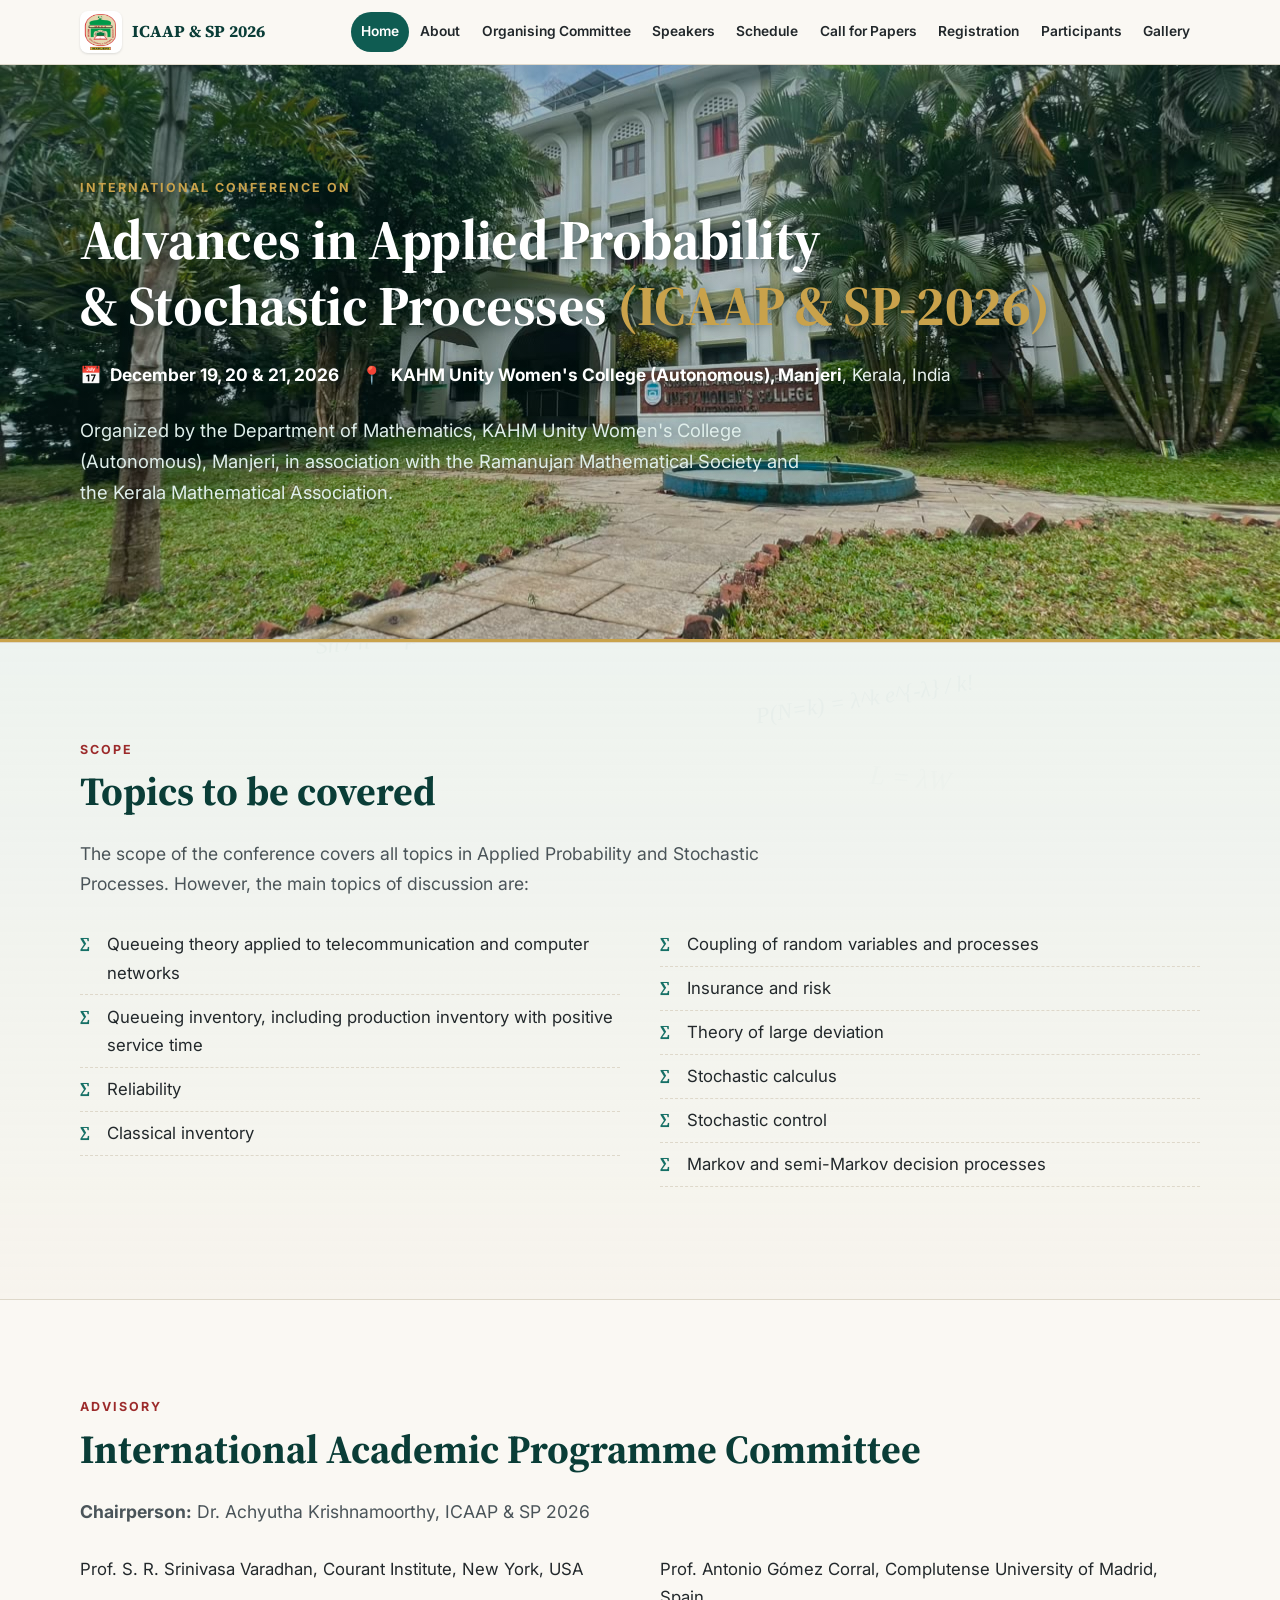
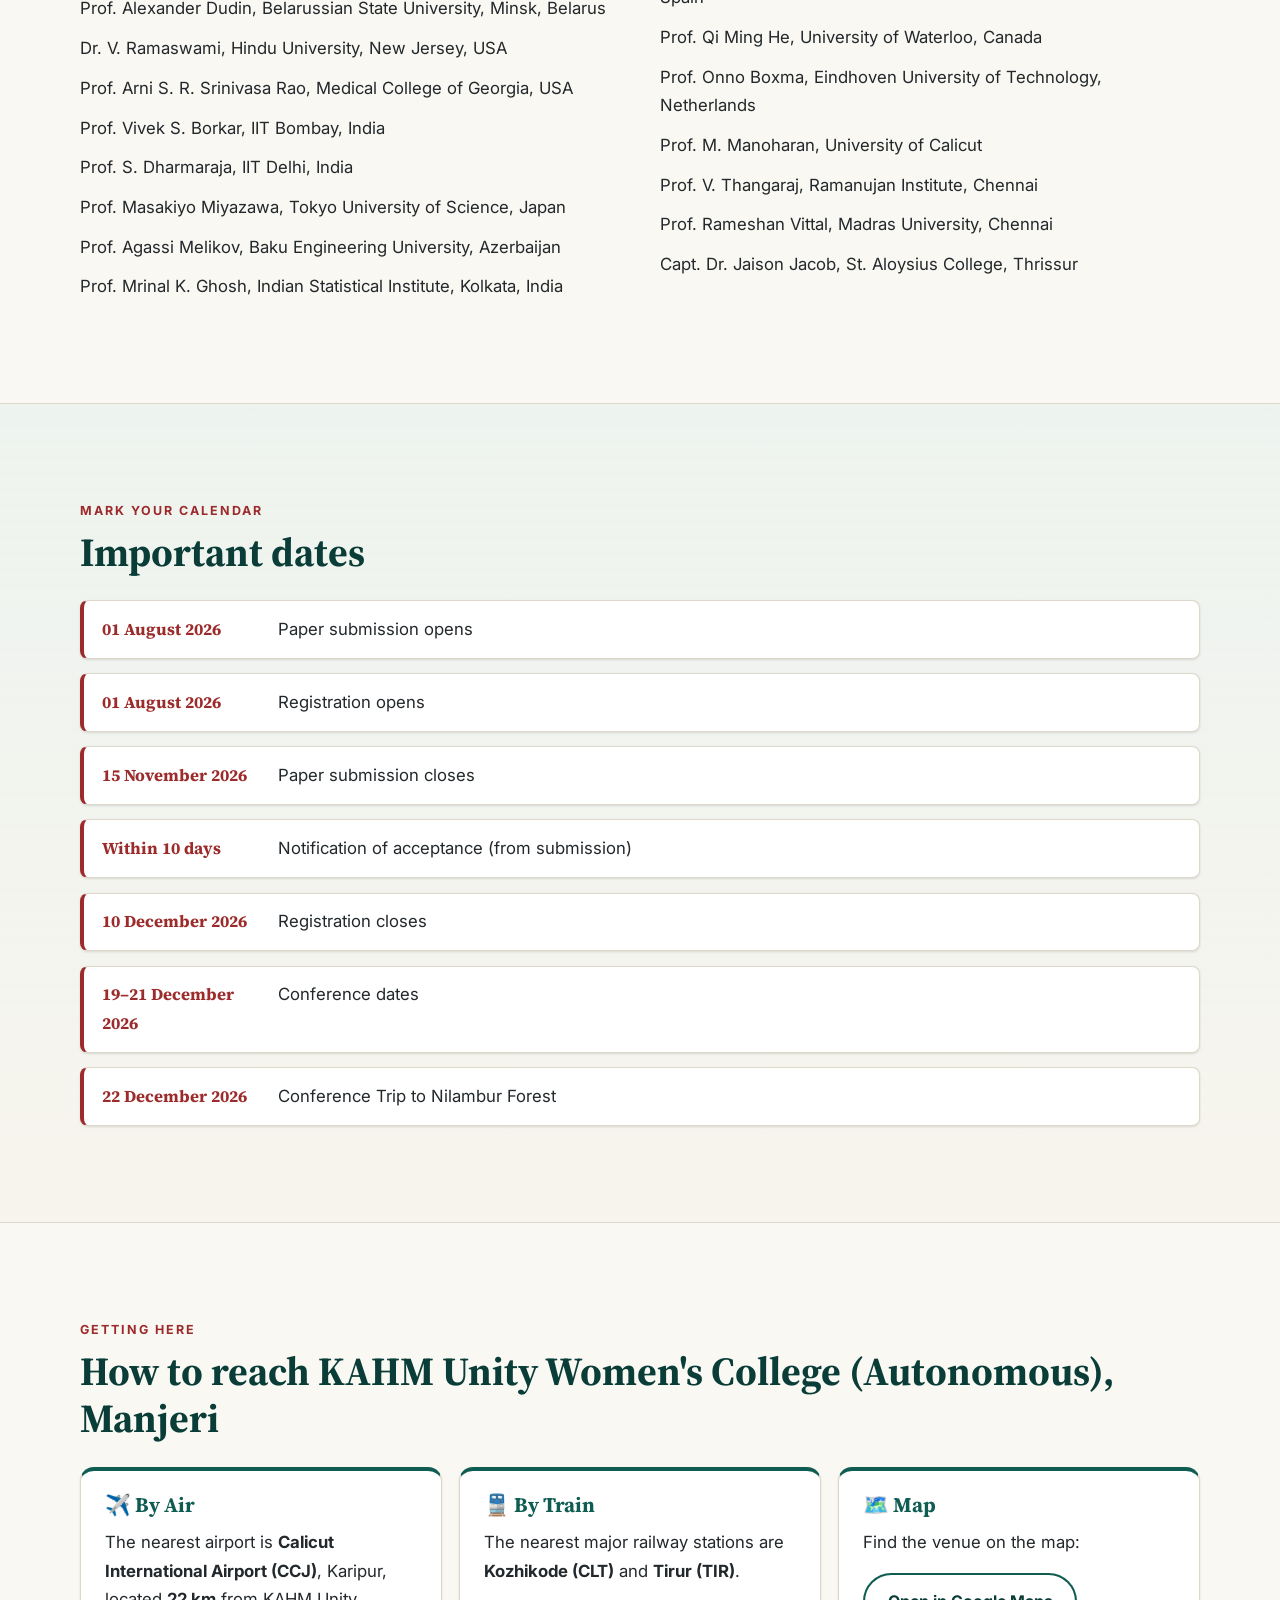
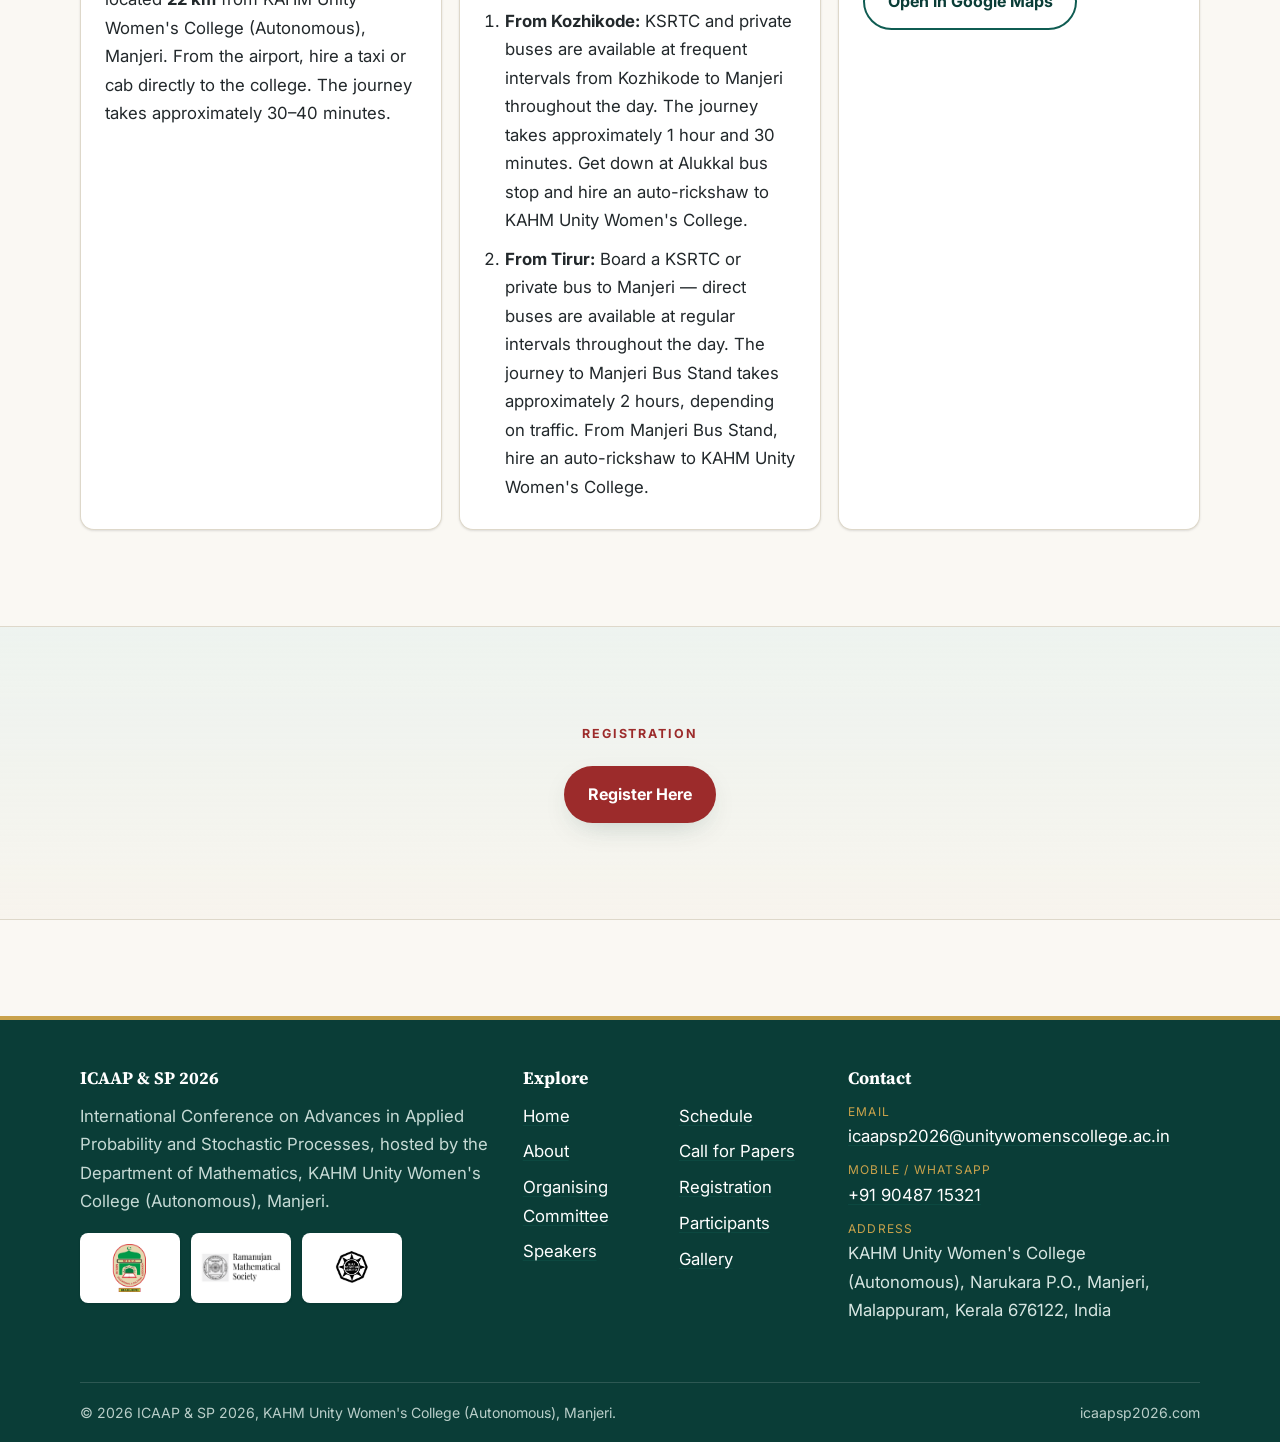
==== commit 584afc47: "Update committee names/spellings, add new speaker, shift key dates Correct committee member names an" ====
--- a/index.html
+++ b/index.html
@@ -179,12 +179,13 @@
         <p class="section__eyebrow">Mark Your Calendar</p>
         <h2>Important dates</h2>
         <ul class="timeline" style="margin-top:1.5rem">
-          <li><span class="date">21 July 2026</span><span class="what">Paper submission opens</span></li>
-          <li><span class="date">21 July 2026</span><span class="what">Registration opens</span></li>
+          <li><span class="date">01 August 2026</span><span class="what">Paper submission opens</span></li>
+          <li><span class="date">01 August 2026</span><span class="what">Registration opens</span></li>
           <li><span class="date">15 November 2026</span><span class="what">Paper submission closes</span></li>
           <li><span class="date">Within 10 days</span><span class="what">Notification of acceptance (from submission)</span></li>
           <li><span class="date">10 December 2026</span><span class="what">Registration closes</span></li>
           <li><span class="date">19–21 December 2026</span><span class="what">Conference dates</span></li>
+          <li><span class="date">22 December 2026</span><span class="what">Conference Trip to Nilambur Forest</span></li>
         </ul>
       </div>
     </section>
--- a/css/styles.css
+++ b/css/styles.css
@@ -152,7 +152,7 @@
    url() simply fails to load and the gradient above shows through unchanged. */
 .hero::after {
   content: ""; position: absolute; inset: 0; z-index: 0;
-  background: linear-gradient(160deg, rgba(8,58,53,.35), rgba(8,58,53,.15)), url("../assets/hero.jpg") center/cover no-repeat;
+  background: linear-gradient(160deg, rgba(8,58,53,.35), rgba(8,58,53,.15)), url("../assets/hero.jpeg") center/cover no-repeat;
 }
 /* text-shadow keeps the white type legible now that the photo overlay is light */
 .hero__inner { padding-block: clamp(3.5rem, 9vw, 7rem); position: relative; z-index: 1;
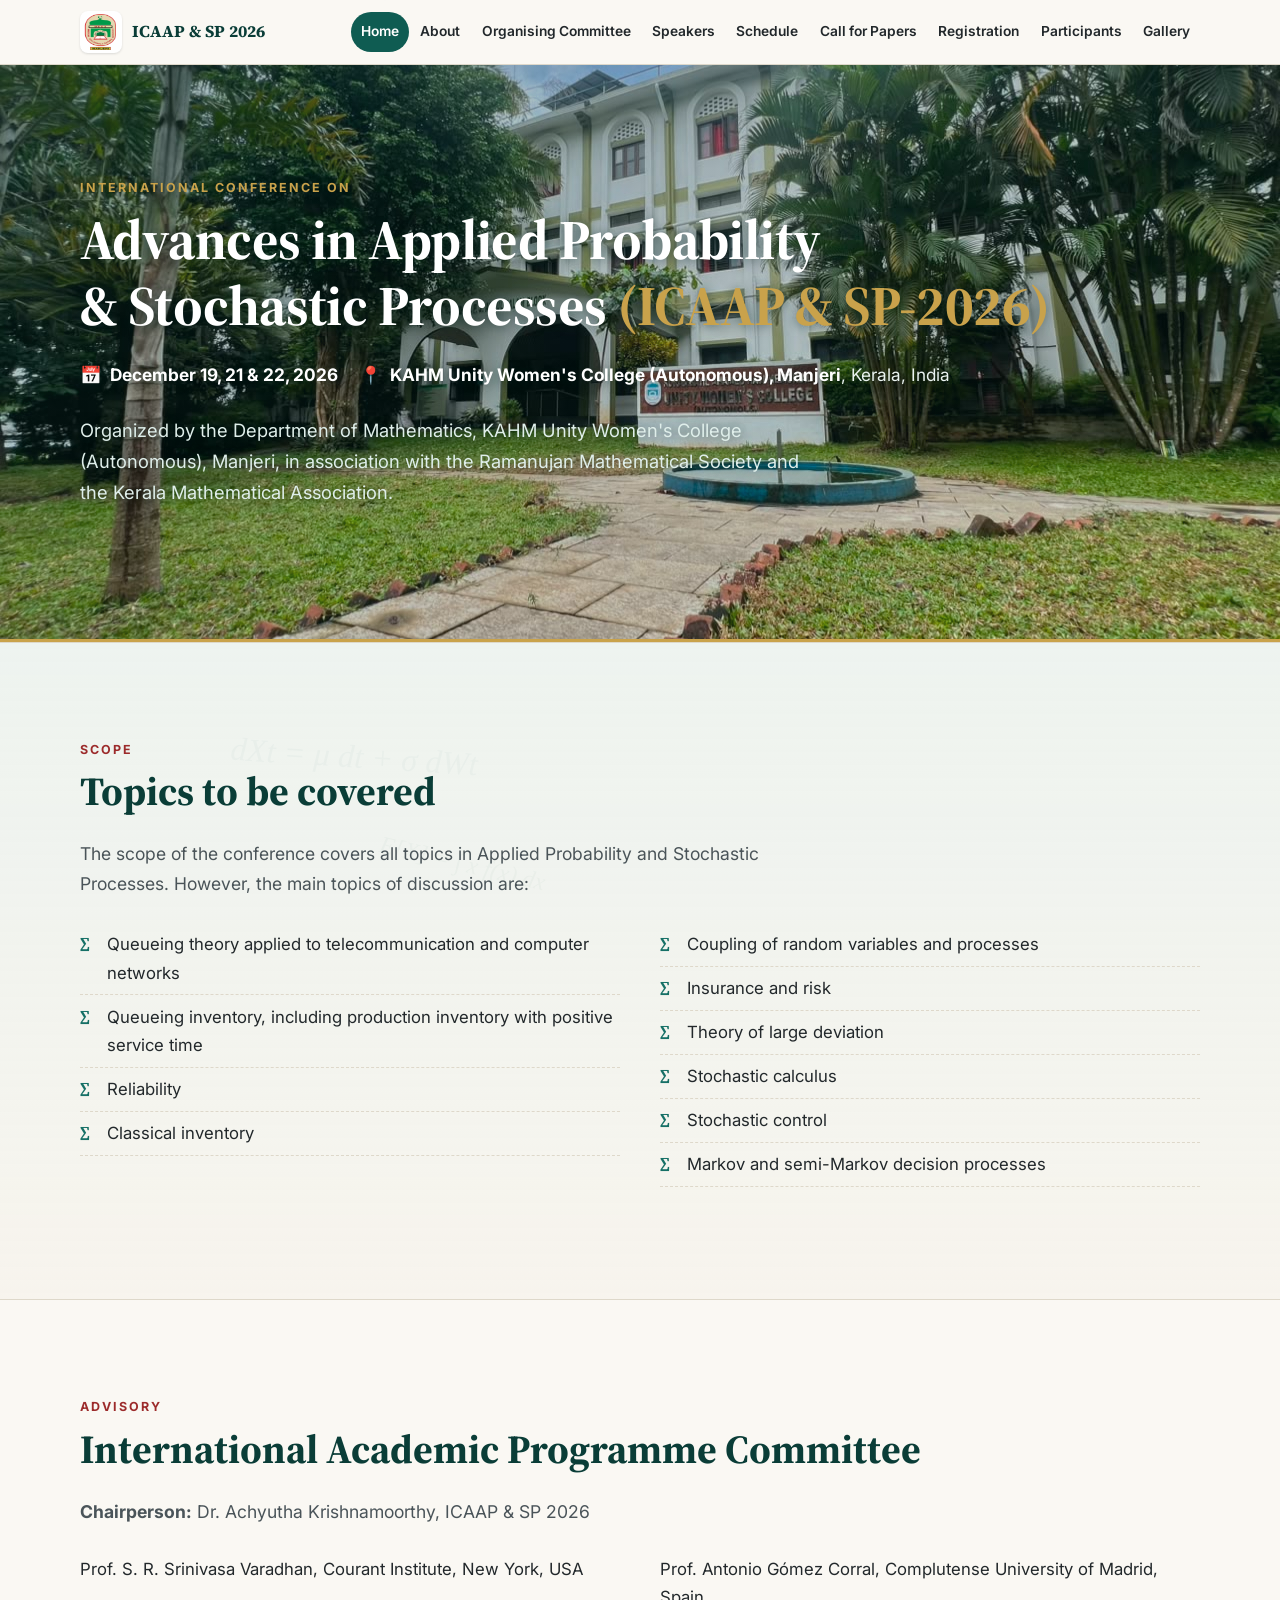
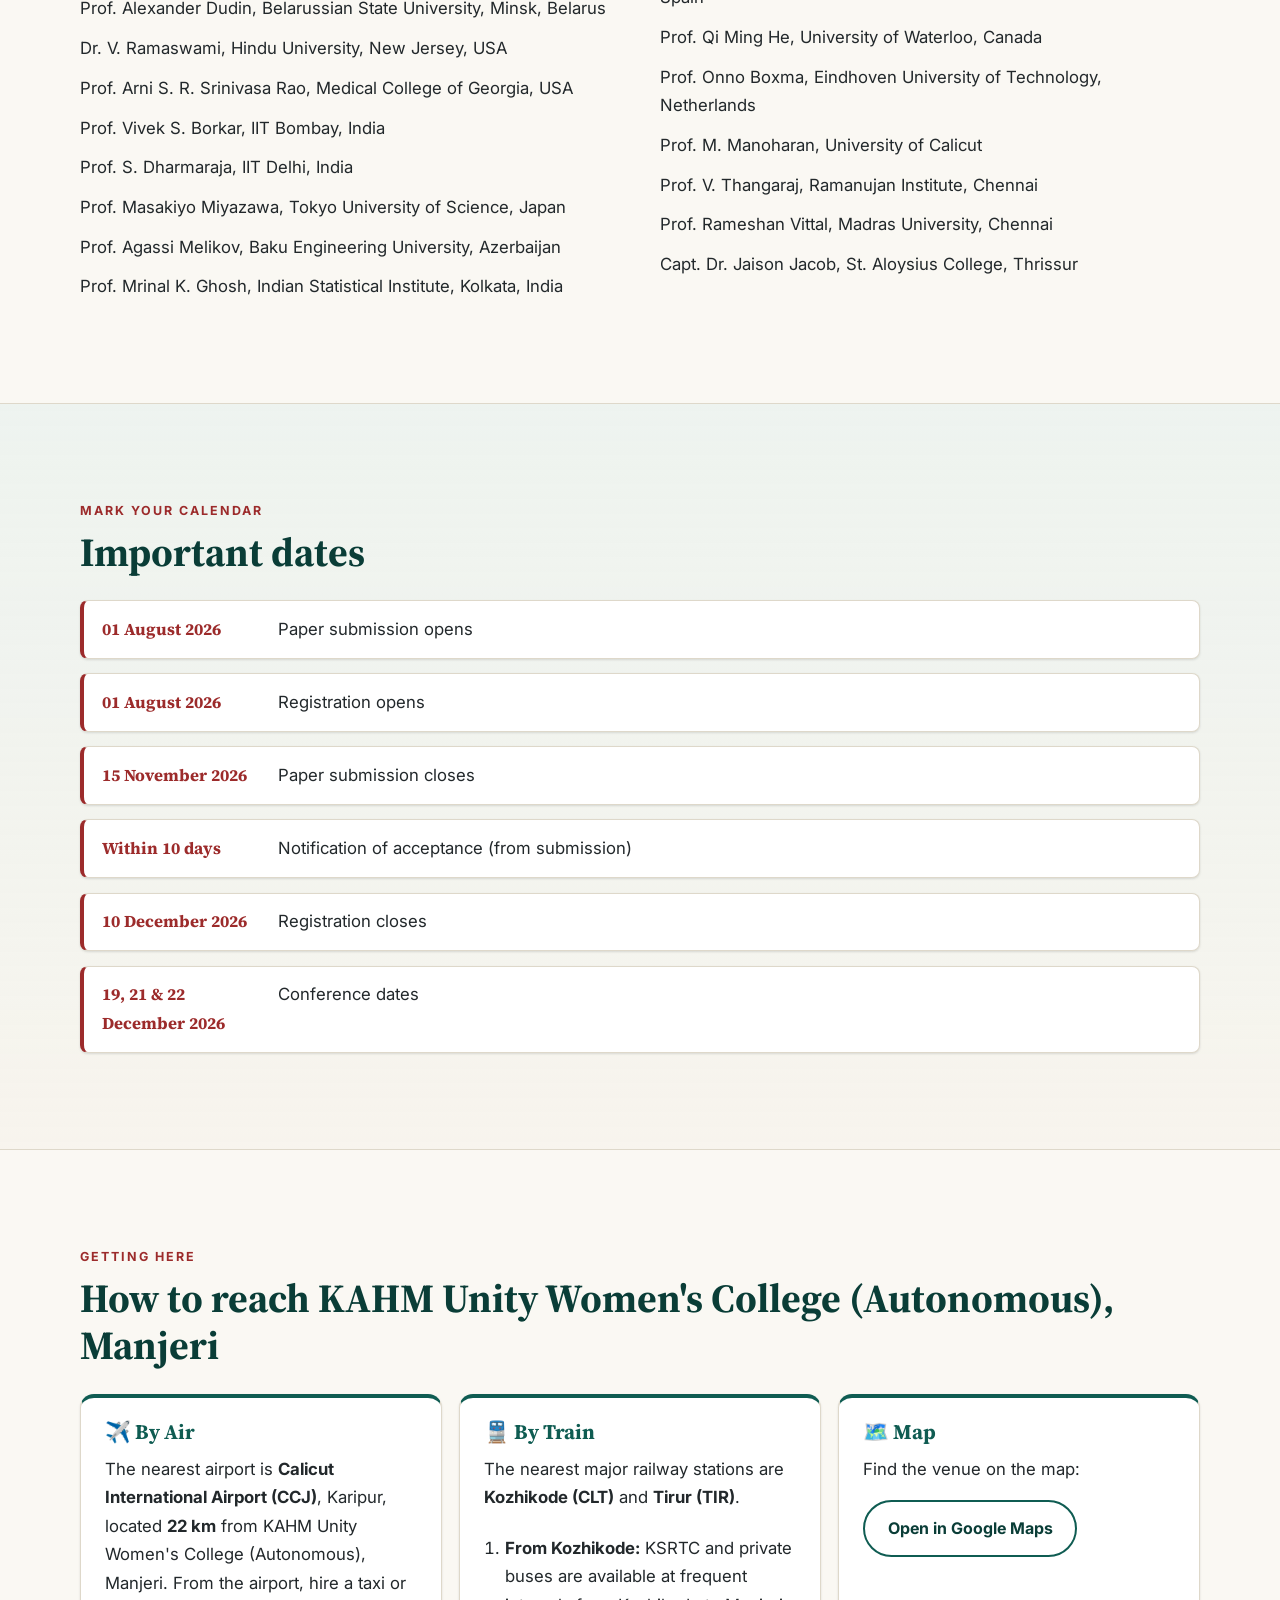
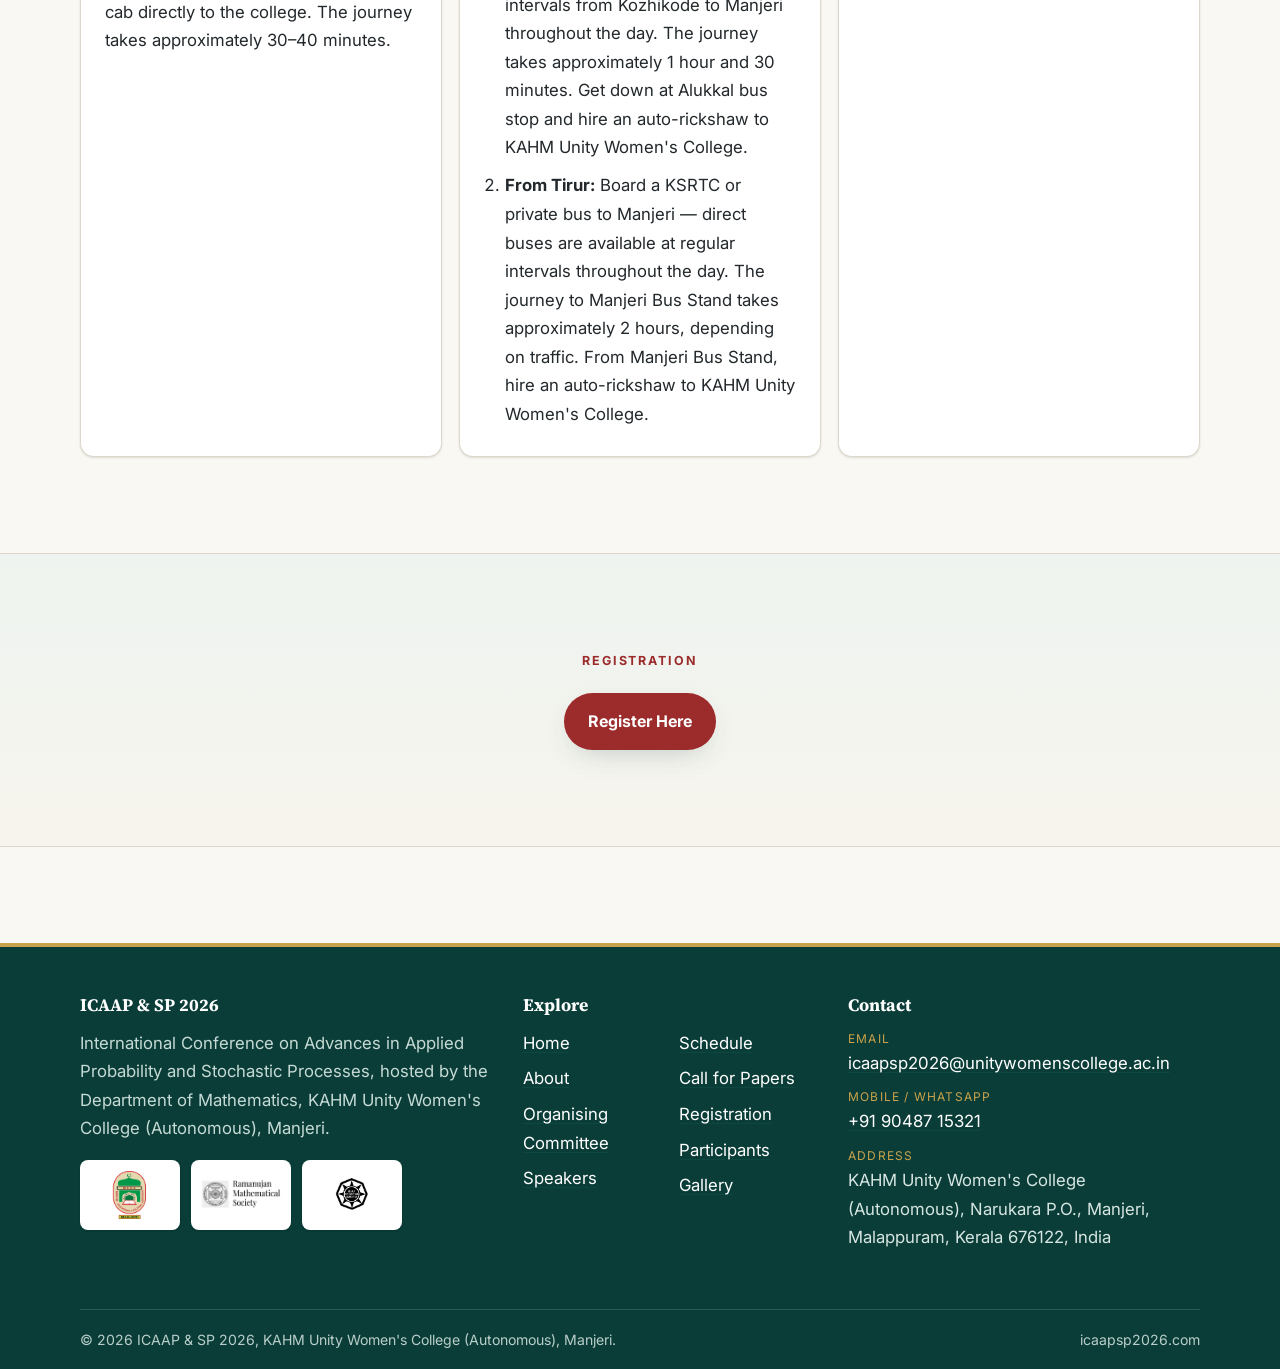
==== commit d9ee7039: "Update conference dates to Dec 19, 21 & 22; drop the trip The hero, important-dates lists and both m" ====
--- a/index.html
+++ b/index.html
@@ -4,7 +4,7 @@
   <meta charset="UTF-8">
   <meta name="viewport" content="width=device-width, initial-scale=1.0">
   <title>ICAAP &amp; SP 2026 — Int'l Conference on Advances in Applied Probability &amp; Stochastic Processes</title>
-  <meta name="description" content="International Conference on Advances in Applied Probability and Stochastic Processes (ICAAP & SP 2026), December 19–21, 2026, KAHM Unity Women's College (Autonomous), Manjeri, Kerala, India.">
+  <meta name="description" content="International Conference on Advances in Applied Probability and Stochastic Processes (ICAAP & SP 2026), December 19, 21 & 22, 2026, KAHM Unity Women's College (Autonomous), Manjeri, Kerala, India.">
   <link rel="icon" type="image/svg+xml" href="assets/favicon.svg">
   <link rel="preconnect" href="https://fonts.googleapis.com">
   <link rel="preconnect" href="https://fonts.gstatic.com" crossorigin>
@@ -49,7 +49,7 @@
         <h1>Advances in Applied Probability<br>&amp; Stochastic Processes
           <span class="acronym">(ICAAP &amp; SP-2026)</span></h1>
         <div class="hero__meta">
-          <span><span aria-hidden="true">📅</span><span><strong>December 19, 20 &amp; 21, 2026</strong></span></span>
+          <span><span aria-hidden="true">📅</span><span><strong>December 19, 21 &amp; 22, 2026</strong></span></span>
           <span><span aria-hidden="true">📍</span><span><strong>KAHM Unity Women's College (Autonomous), Manjeri</strong>, Kerala, India</span></span>
         </div>
         <p class="hero__full">Organized by the Department of Mathematics, KAHM Unity Women's College (Autonomous), Manjeri,
@@ -184,8 +184,8 @@
           <li><span class="date">15 November 2026</span><span class="what">Paper submission closes</span></li>
           <li><span class="date">Within 10 days</span><span class="what">Notification of acceptance (from submission)</span></li>
           <li><span class="date">10 December 2026</span><span class="what">Registration closes</span></li>
-          <li><span class="date">19–21 December 2026</span><span class="what">Conference dates</span></li>
-          <li><span class="date">22 December 2026</span><span class="what">Conference Trip to Nilambur Forest</span></li>
+          <li><span class="date">19, 21 &amp; 22 December 2026</span><span class="what">Conference dates</span></li>
+          <!-- <li><span class="date">22 December 2026</span><span class="what">Conference Trip to Nilambur Forest</span></li> -->
         </ul>
       </div>
     </section>
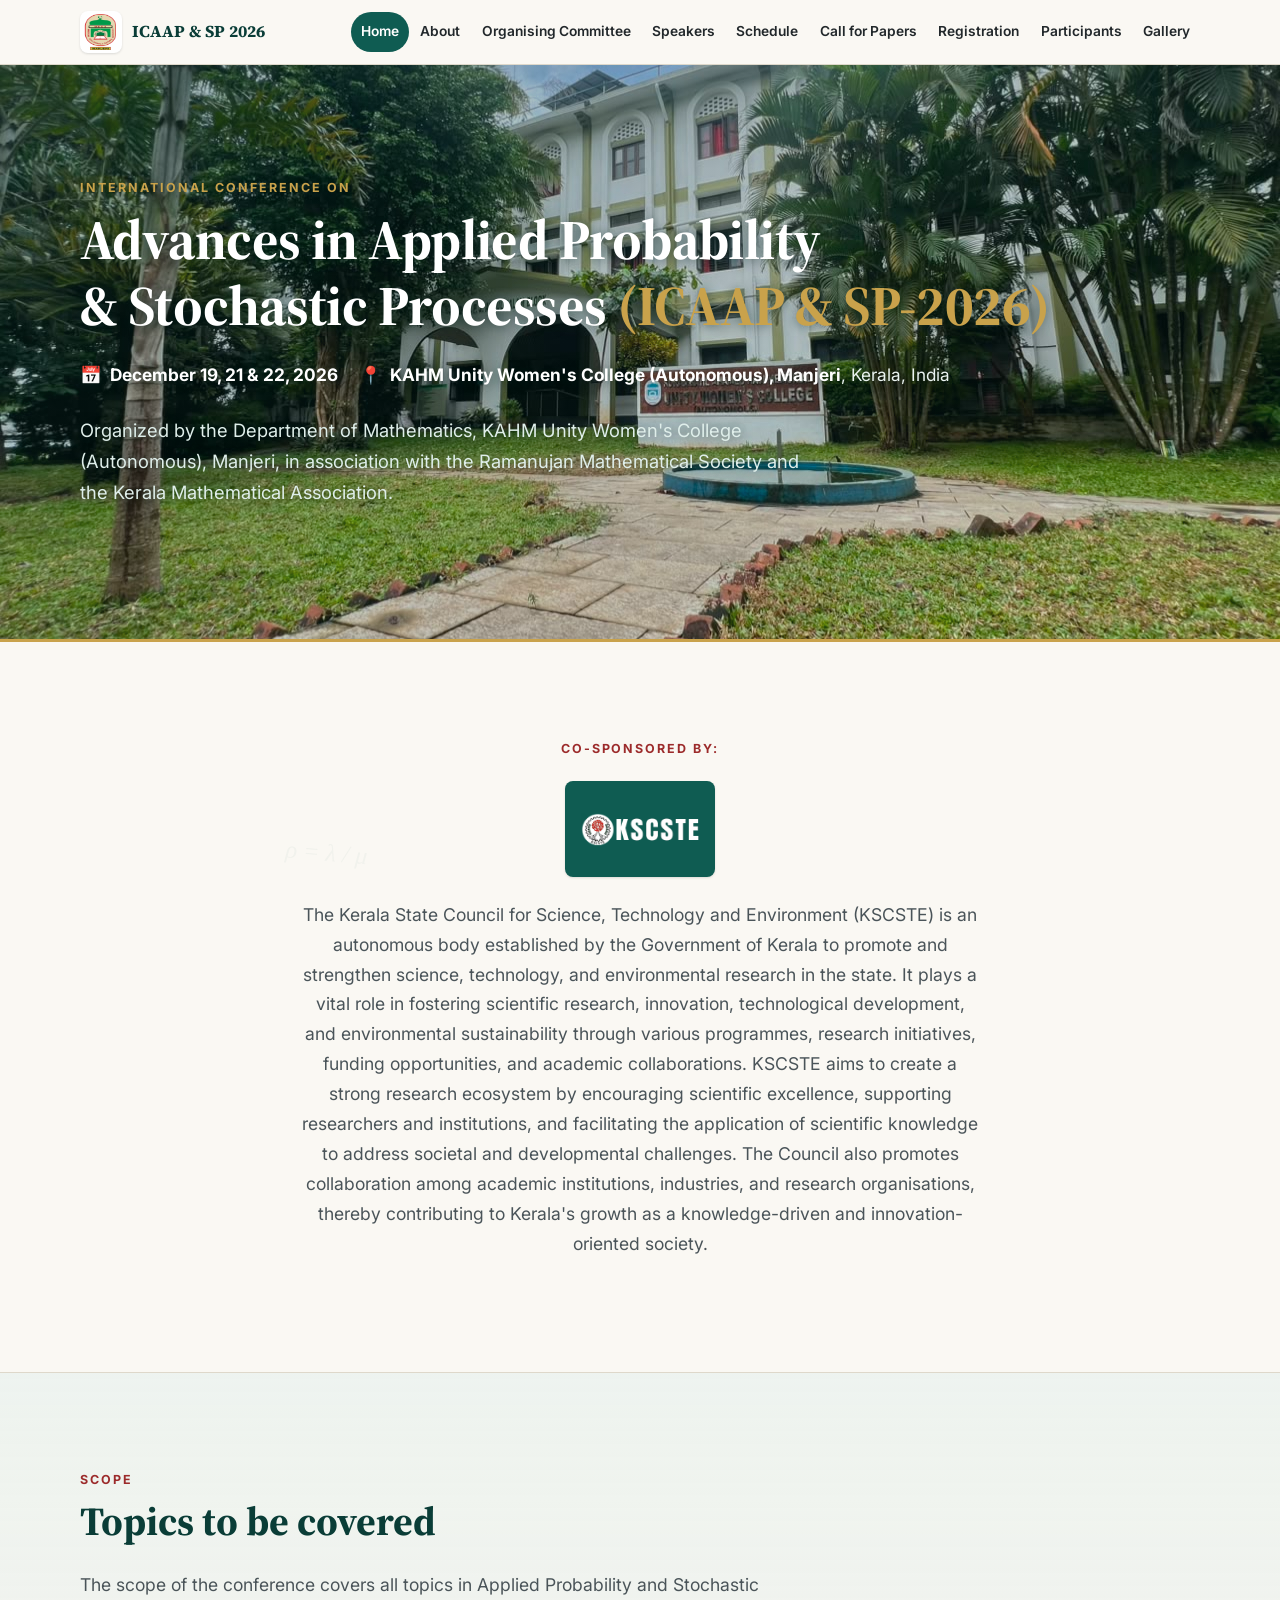
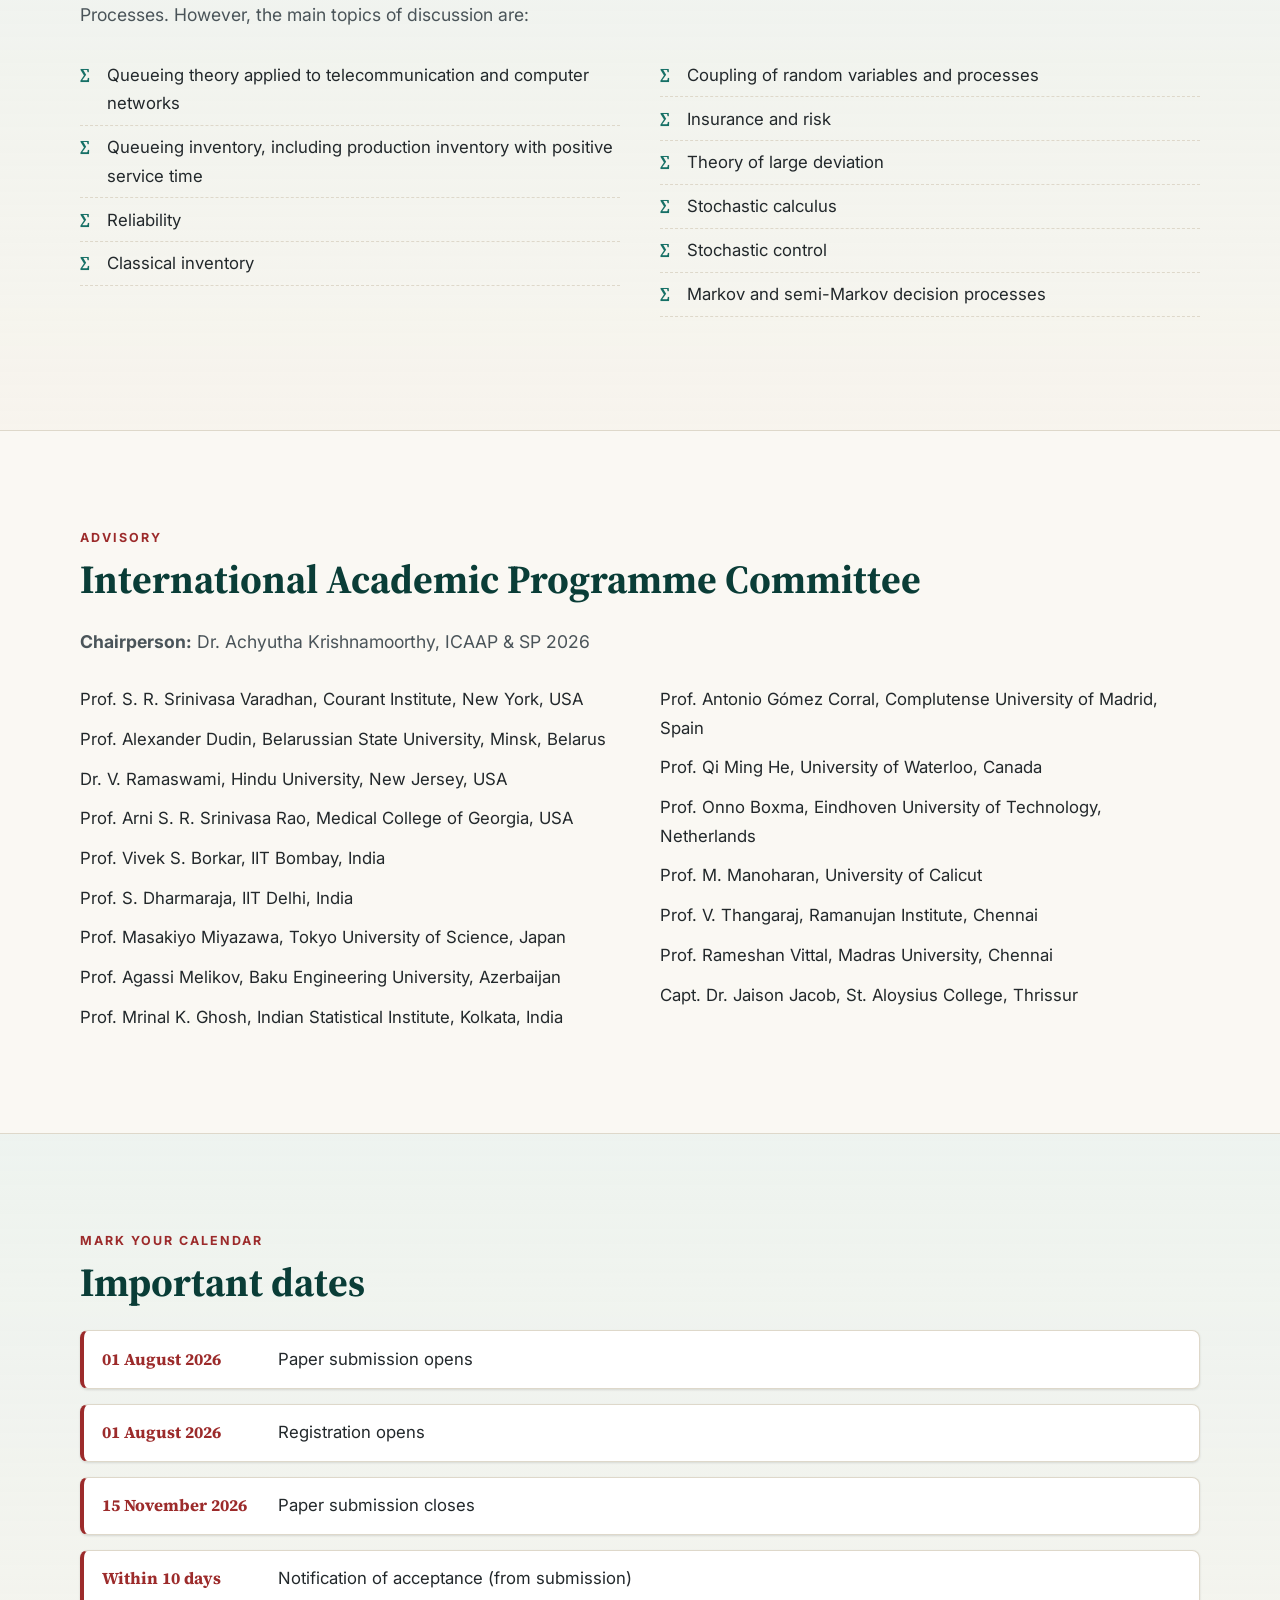
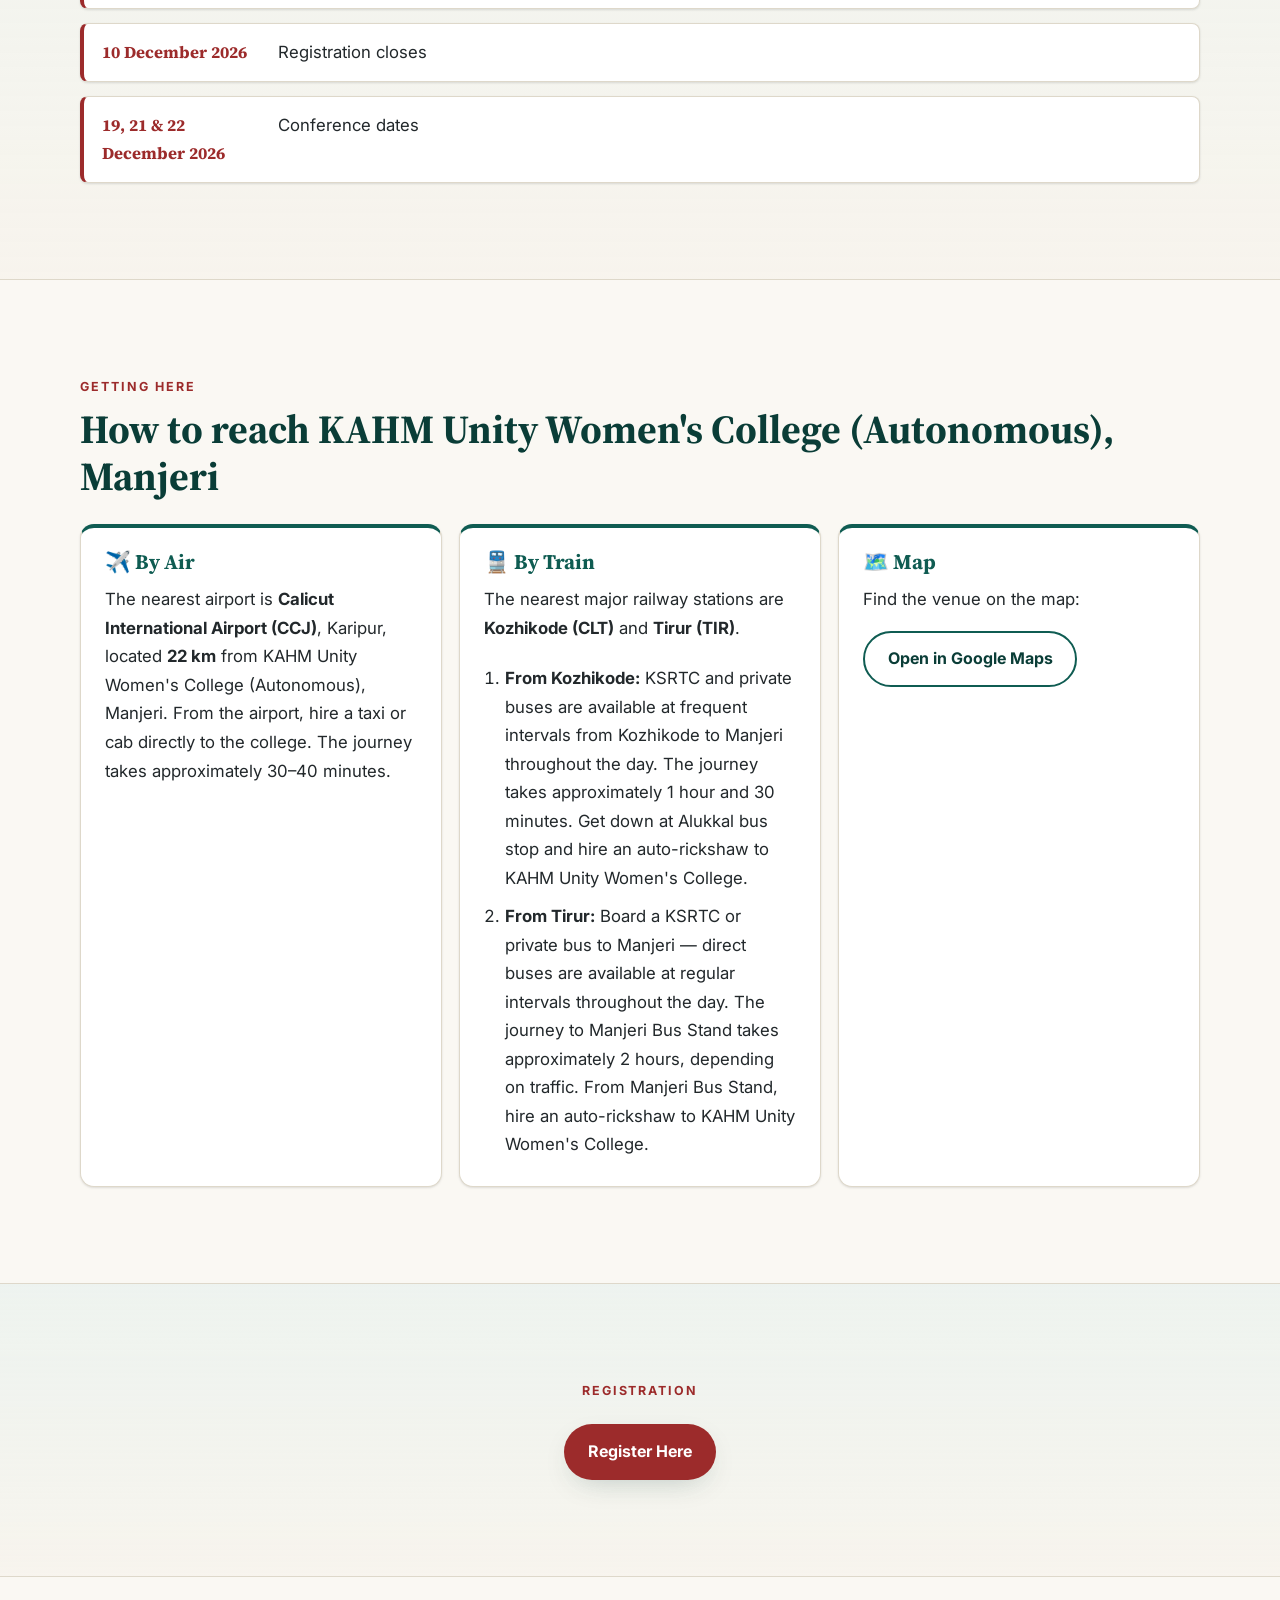
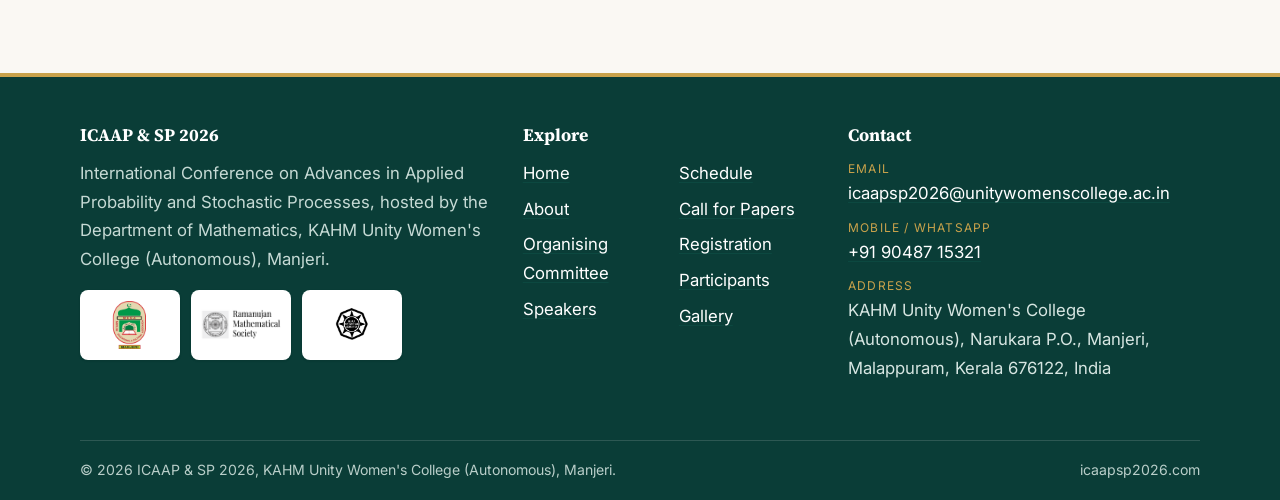
==== commit 7412b973: "Add featured gallery photos, new speaker portraits and KSCSTE co-sponsor logo Co-Authored-By: Claude" ====
--- a/index.html
+++ b/index.html
@@ -66,35 +66,20 @@
     </section>
 
     <!-- -------------------------- SUPPORTED BY -------------------------- -->
-      <!-- TODO: client to supply the logo images; drop them back into the empty
-             .logo-card boxes below as <img src="assets/…" alt="…"> -->
-  
-    <!-- <section class="section">
+    <section class="section">
       <div class="container center">
-        <p class="section__eyebrow">Supported by:</p>
-       
+        <p class="section__eyebrow">Co-sponsored by:</p>
+
         <div class="logostrip" style="margin-top:1.4rem">
           <figure>
-            <div class="logo-card logo-card--empty"></div>
-            <figcaption>Support 1</figcaption>
+            <div class="logo-card" style="background:var(--teal-800)"><img src="assets/co-sponsored-KSCSTE.png" alt="Kerala State Council for Science, Technology and Environment (KSCSTE)"></div>
           </figure>
-          <figure>
-            <div class="logo-card logo-card--empty"></div>
-            <figcaption>Support 2</figcaption>
-          </figure>
-          <figure>
-            <div class="logo-card logo-card--empty"></div>
-            <figcaption>Support 1</figcaption>
-          </figure>
-        </div>
-
-        <p class="section__lead" style="margin-top:2rem">Join us for ICAAP &amp; SP 2026, a premier event bringing together
-          researchers, academics and practitioners to discuss the latest developments in
-          applied probability and stochastic processes. The conference provides a platform
-          for knowledge exchange, collaboration and the showcasing of innovations across
-          engineering, finance, insurance, telecommunications and computer science.</p>
-      </div>
-    </section> -->
+        </div>
+        <p class="section__lead" style="margin-top:1.4rem">The Kerala State Council for Science, Technology and Environment (KSCSTE) is an autonomous body established by the Government of Kerala to promote and strengthen science, technology, and environmental research in the state. It plays a vital role in fostering scientific research, innovation, technological development, and environmental sustainability through various programmes, research initiatives, funding opportunities, and academic collaborations. KSCSTE aims to create a strong research ecosystem by encouraging scientific excellence, supporting researchers and institutions, and facilitating the application of scientific knowledge to address societal and developmental challenges. The Council also promotes collaboration among academic institutions, industries, and research organisations, thereby contributing to Kerala's growth as a knowledge-driven and innovation-oriented society.</p>
+
+       
+      </div>
+    </section>
 
     <!-- ---------------------------- ABOUT -------------------------------
          TODO: client asked to hide this for now — restore when needed.
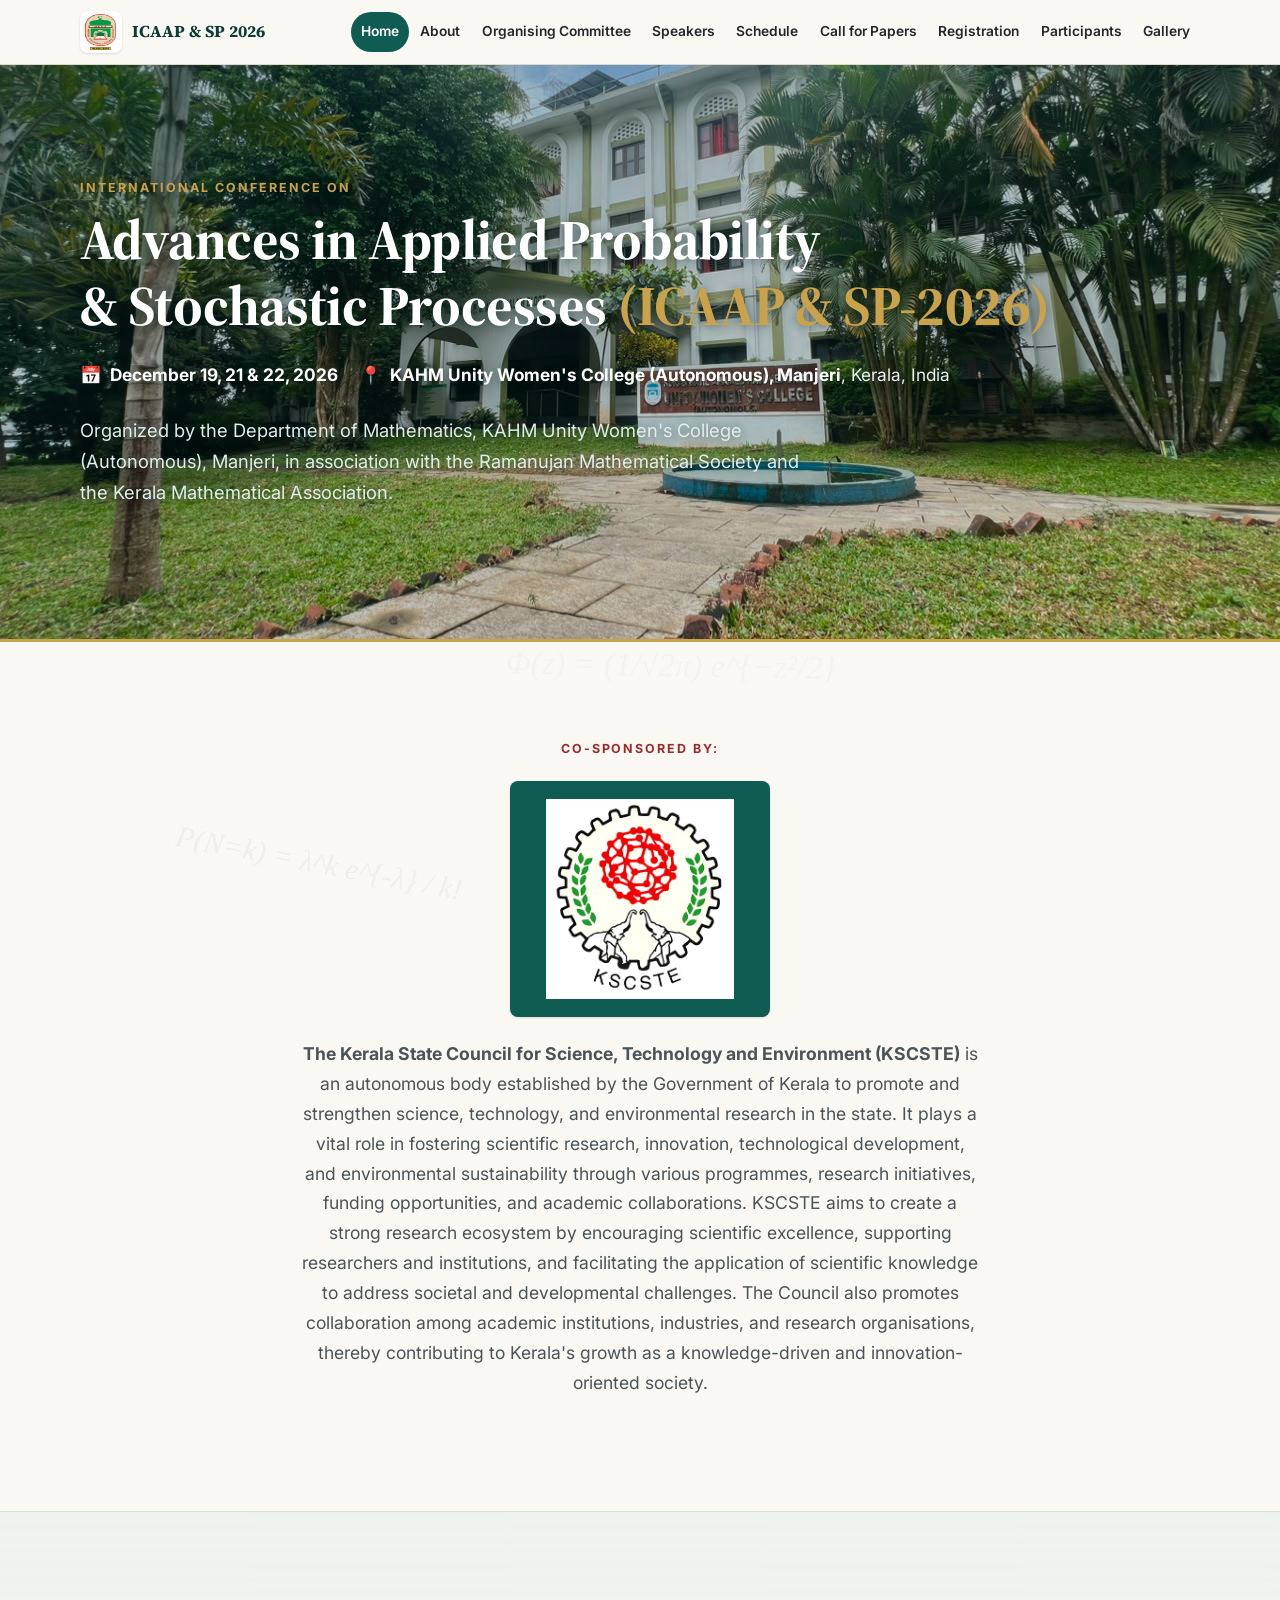
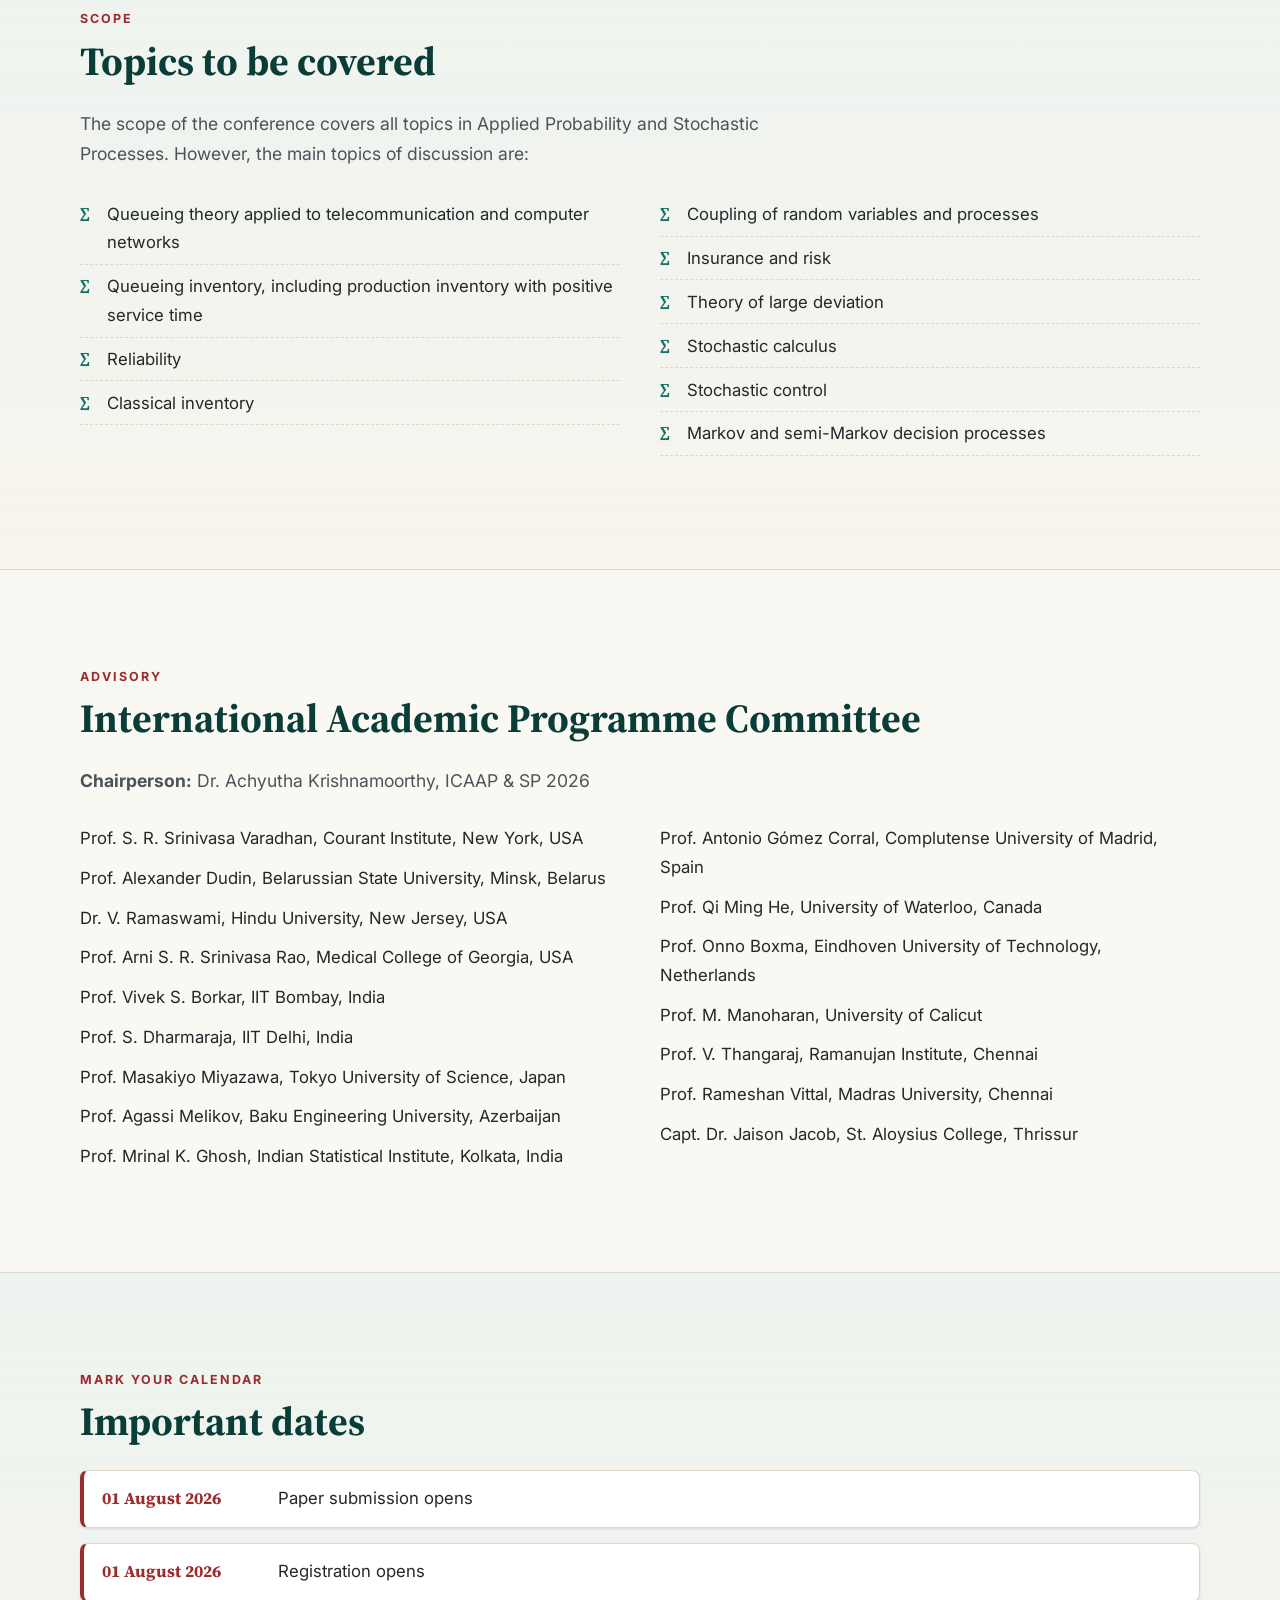
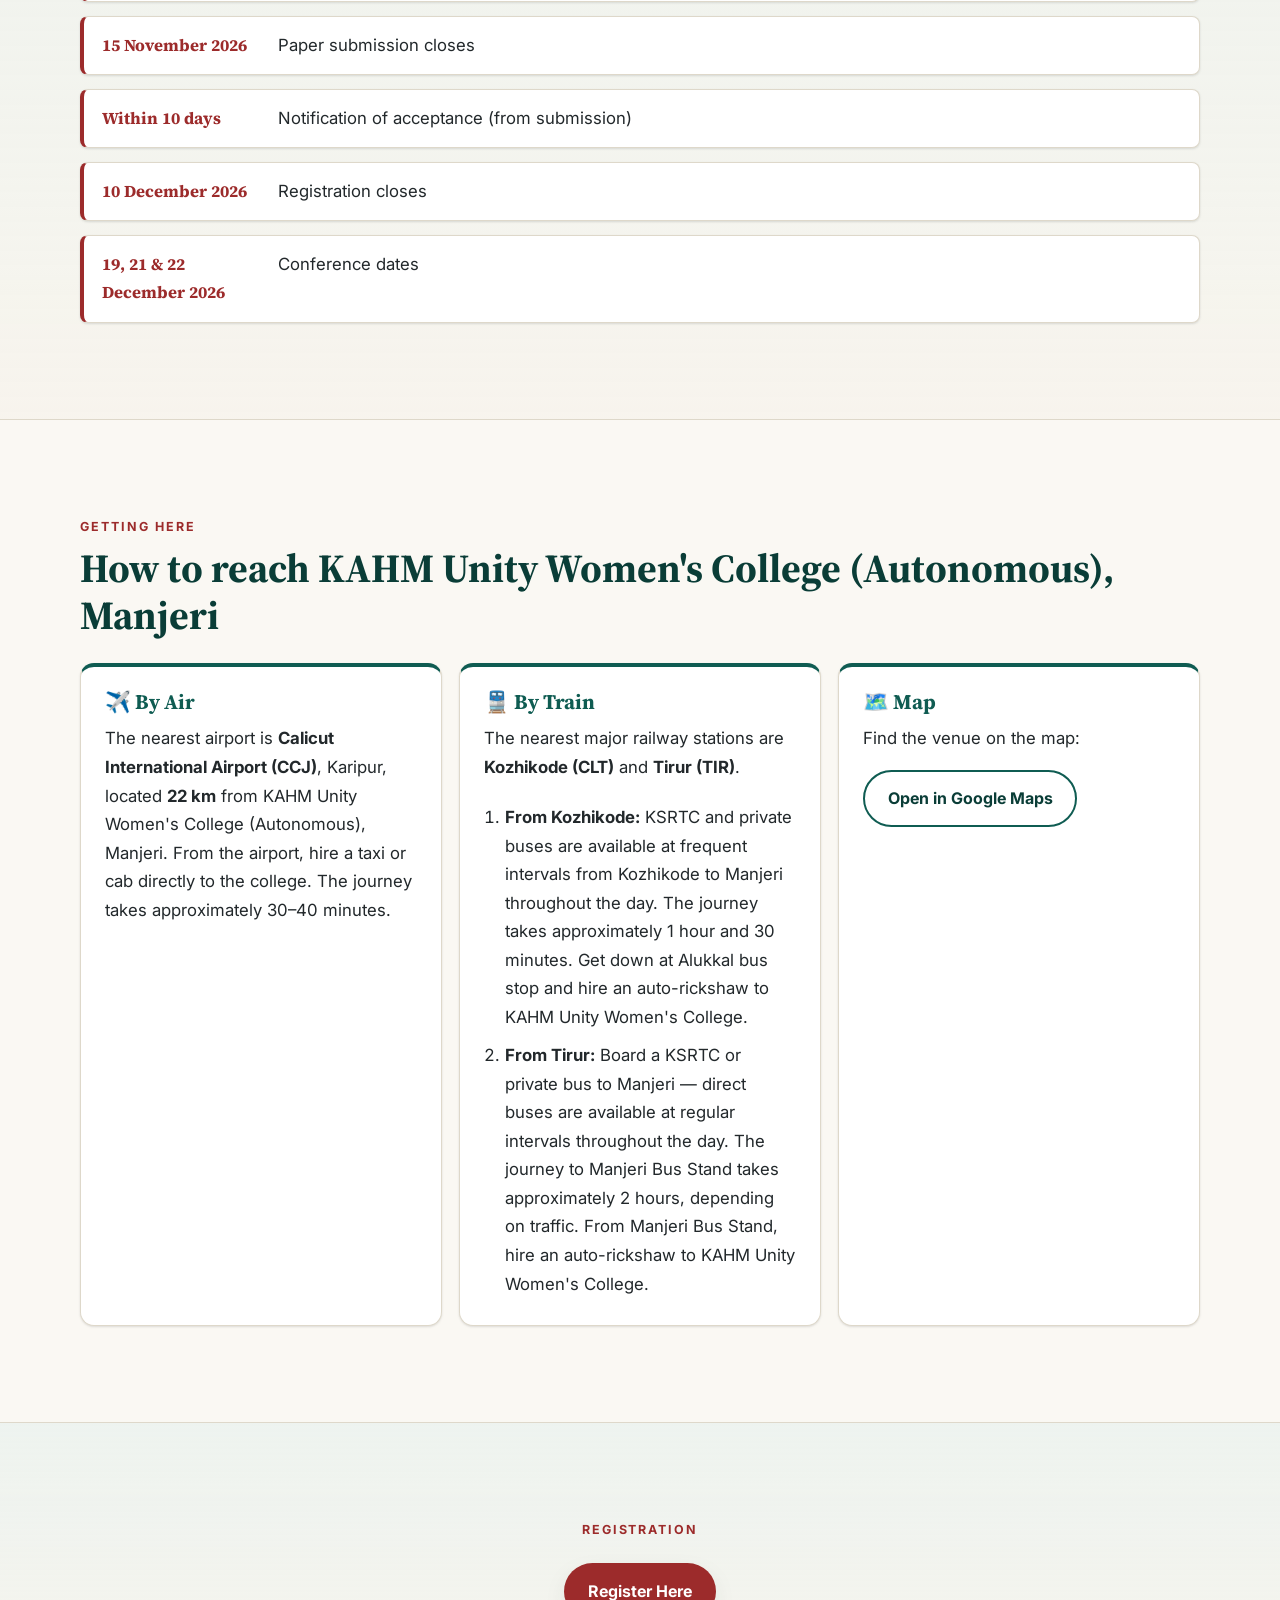
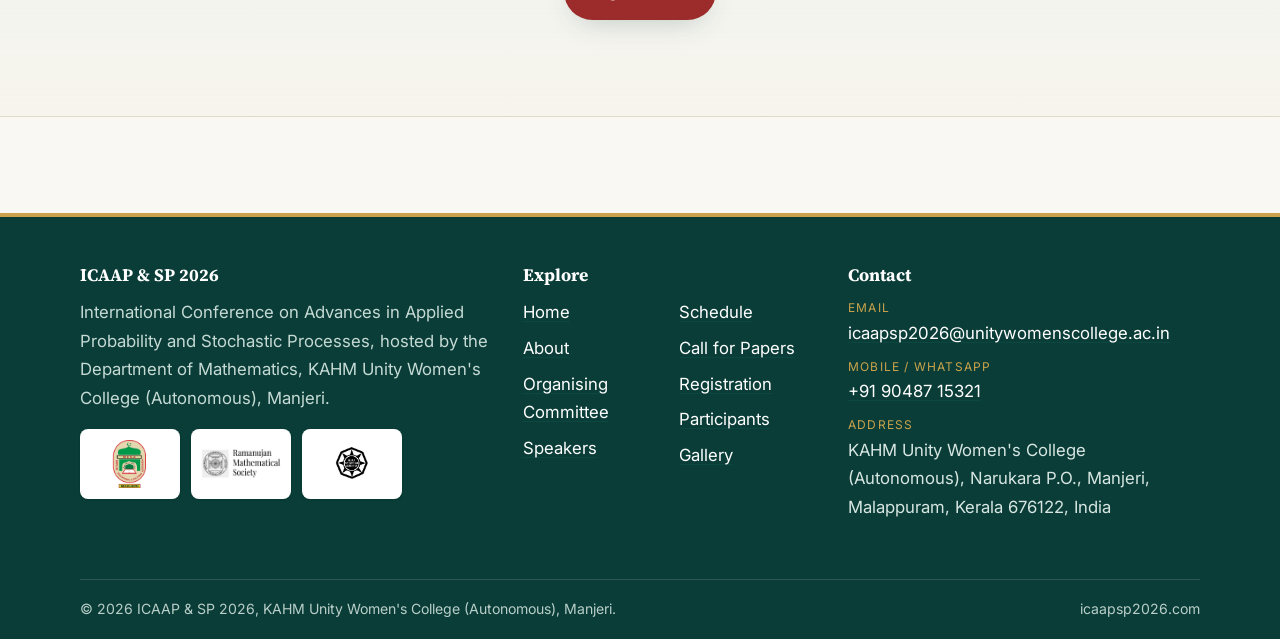
==== commit d95a17df: "Enlarge KSCSTE co-sponsor logo, bold sponsor name, update logo image and Koul photo extension Co-Aut" ====
--- a/index.html
+++ b/index.html
@@ -72,10 +72,10 @@
 
         <div class="logostrip" style="margin-top:1.4rem">
           <figure>
-            <div class="logo-card" style="background:var(--teal-800)"><img src="assets/co-sponsored-KSCSTE.png" alt="Kerala State Council for Science, Technology and Environment (KSCSTE)"></div>
+            <div class="logo-card" style="background:var(--teal-800);width:min(260px,90vw);height:auto;padding:1.1rem"><img src="assets/co-sponsored-KSCSTE.png" alt="Kerala State Council for Science, Technology and Environment (KSCSTE)" style="max-height:200px;max-width:100%"></div>
           </figure>
         </div>
-        <p class="section__lead" style="margin-top:1.4rem">The Kerala State Council for Science, Technology and Environment (KSCSTE) is an autonomous body established by the Government of Kerala to promote and strengthen science, technology, and environmental research in the state. It plays a vital role in fostering scientific research, innovation, technological development, and environmental sustainability through various programmes, research initiatives, funding opportunities, and academic collaborations. KSCSTE aims to create a strong research ecosystem by encouraging scientific excellence, supporting researchers and institutions, and facilitating the application of scientific knowledge to address societal and developmental challenges. The Council also promotes collaboration among academic institutions, industries, and research organisations, thereby contributing to Kerala's growth as a knowledge-driven and innovation-oriented society.</p>
+        <p class="section__lead" style="margin-top:1.4rem"> <b>The Kerala State Council for Science, Technology and Environment (KSCSTE)</b> is an autonomous body established by the Government of Kerala to promote and strengthen science, technology, and environmental research in the state. It plays a vital role in fostering scientific research, innovation, technological development, and environmental sustainability through various programmes, research initiatives, funding opportunities, and academic collaborations. KSCSTE aims to create a strong research ecosystem by encouraging scientific excellence, supporting researchers and institutions, and facilitating the application of scientific knowledge to address societal and developmental challenges. The Council also promotes collaboration among academic institutions, industries, and research organisations, thereby contributing to Kerala's growth as a knowledge-driven and innovation-oriented society.</p>
 
        
       </div>
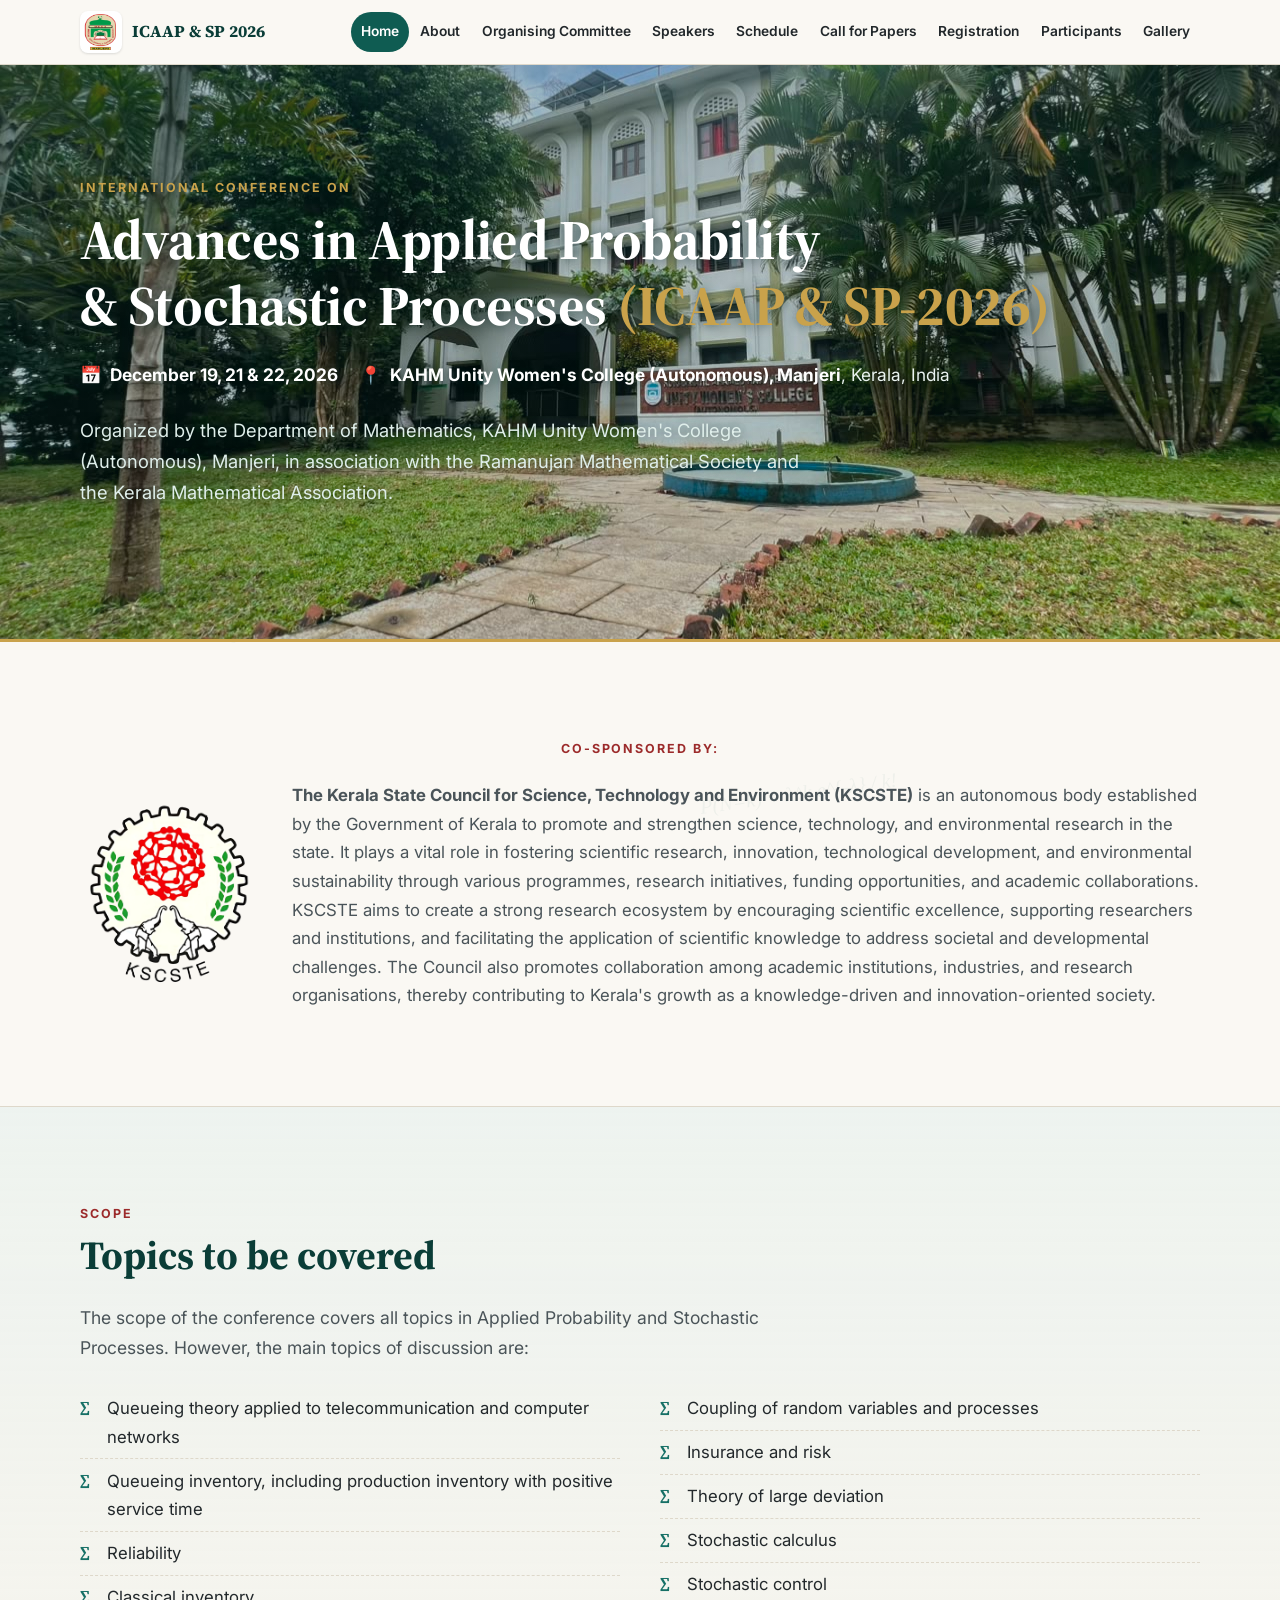
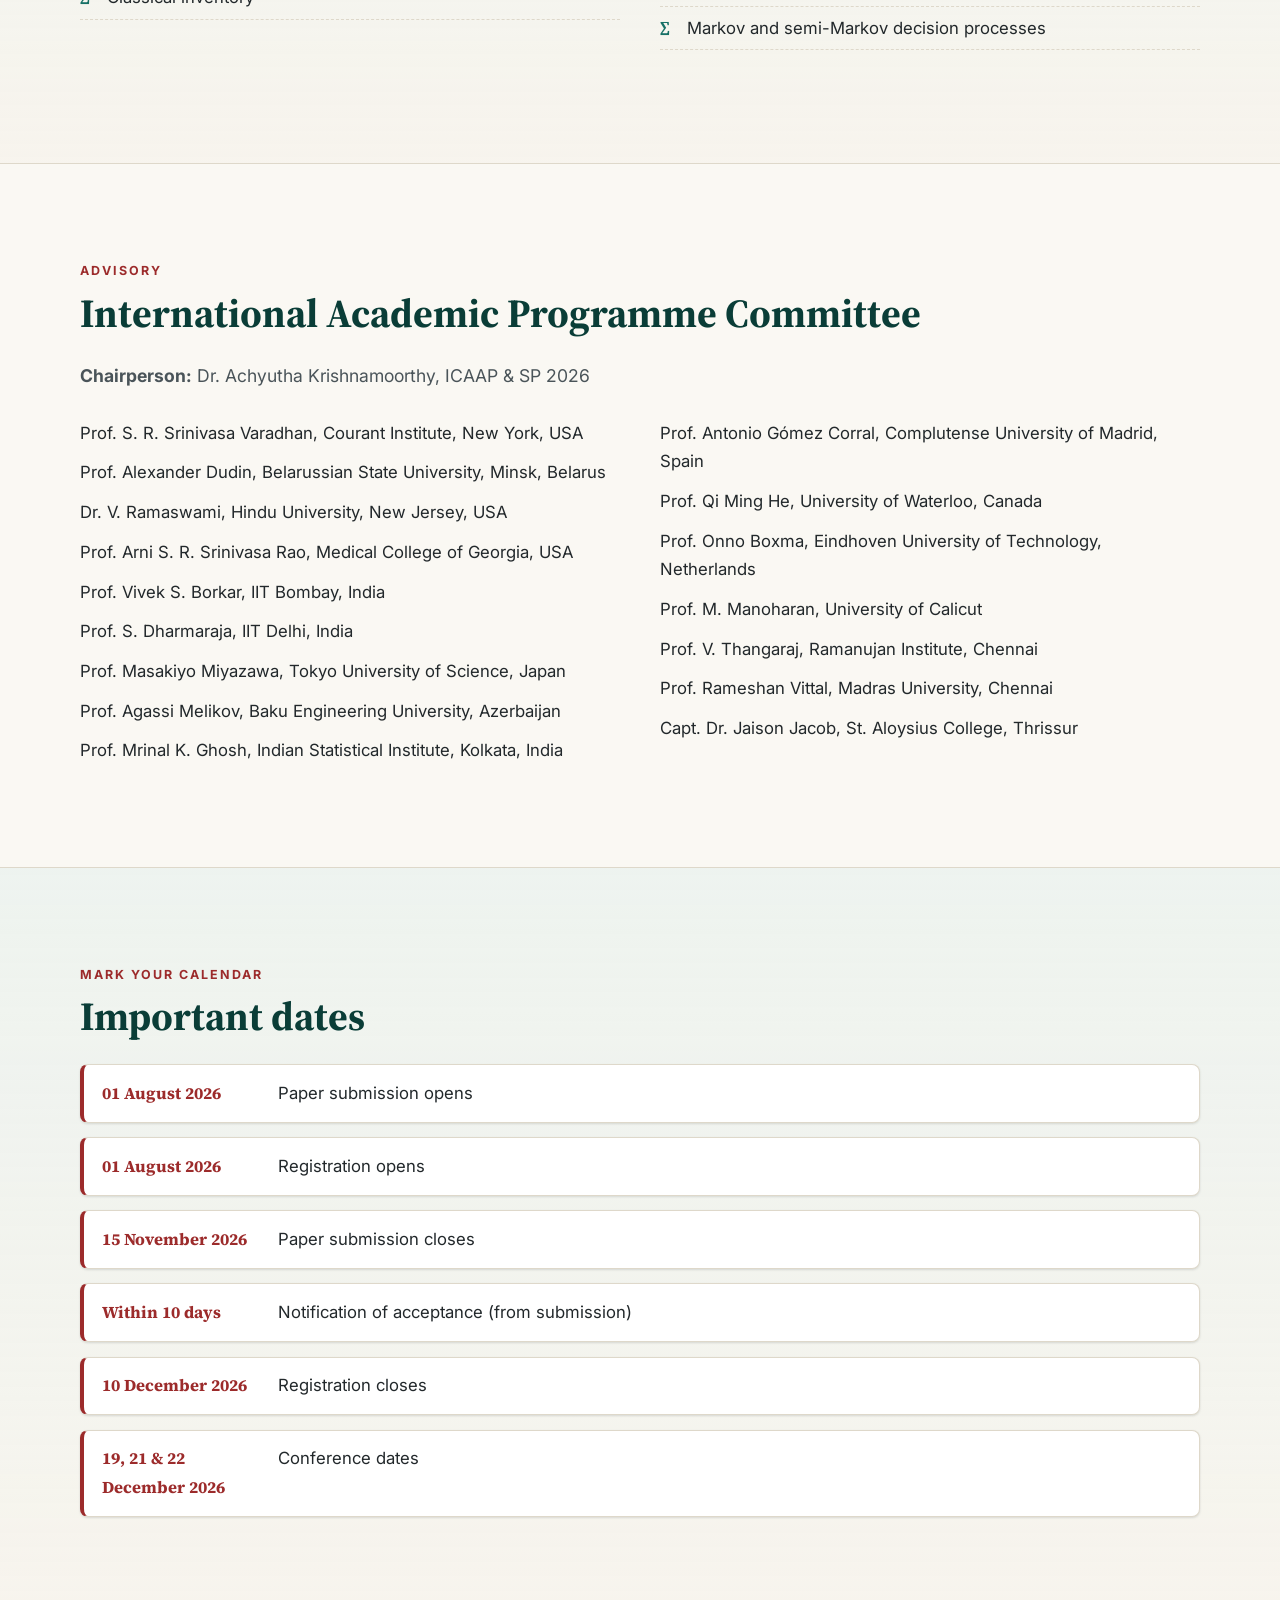
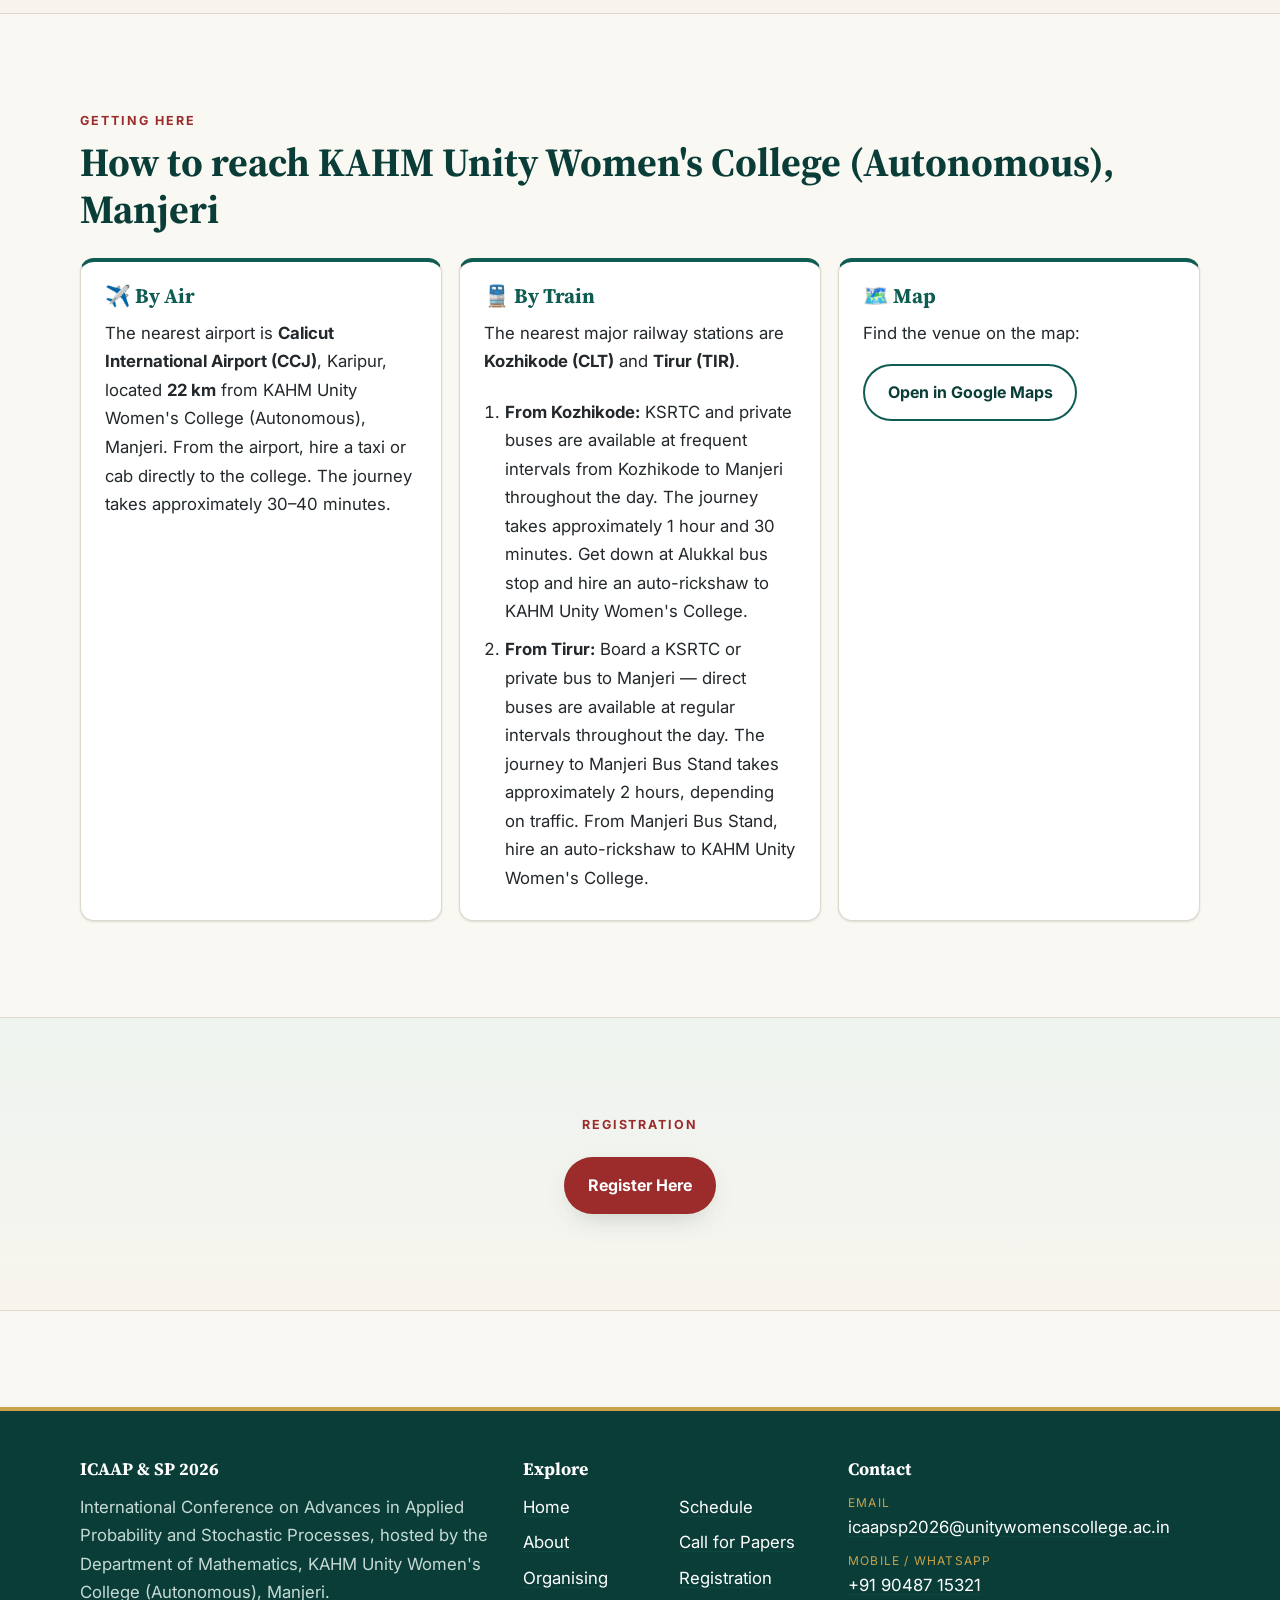
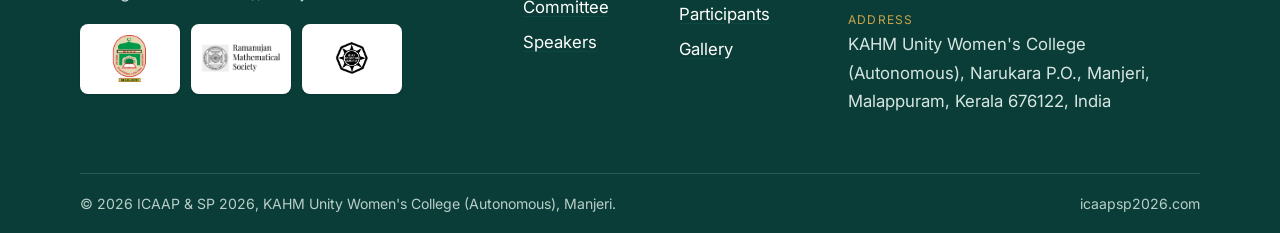
==== commit 9d48682a: "Co-sponsor: transparent round KSCSTE logo with full name on its right Co-Authored-By: Claude Sonnet " ====
--- a/index.html
+++ b/index.html
@@ -70,13 +70,11 @@
       <div class="container center">
         <p class="section__eyebrow">Co-sponsored by:</p>
 
-        <div class="logostrip" style="margin-top:1.4rem">
-          <figure>
-            <div class="logo-card" style="background:var(--teal-800);width:min(260px,90vw);height:auto;padding:1.1rem"><img src="assets/co-sponsored-KSCSTE.png" alt="Kerala State Council for Science, Technology and Environment (KSCSTE)" style="max-height:200px;max-width:100%"></div>
-          </figure>
-        </div>
-        <p class="section__lead" style="margin-top:1.4rem"> <b>The Kerala State Council for Science, Technology and Environment (KSCSTE)</b> is an autonomous body established by the Government of Kerala to promote and strengthen science, technology, and environmental research in the state. It plays a vital role in fostering scientific research, innovation, technological development, and environmental sustainability through various programmes, research initiatives, funding opportunities, and academic collaborations. KSCSTE aims to create a strong research ecosystem by encouraging scientific excellence, supporting researchers and institutions, and facilitating the application of scientific knowledge to address societal and developmental challenges. The Council also promotes collaboration among academic institutions, industries, and research organisations, thereby contributing to Kerala's growth as a knowledge-driven and innovation-oriented society.</p>
-
+        <!-- Backup of previous logo (green card): assets/co-sponsored-KSCSTE.png -->
+        <div class="cosponsor">
+          <img class="cosponsor__logo" src="assets/co-sponsored-KSCSTE-transparent.png" alt="Kerala State Council for Science, Technology and Environment (KSCSTE)">
+          <p class="cosponsor__text"><b>The Kerala State Council for Science, Technology and Environment (KSCSTE)</b> is an autonomous body established by the Government of Kerala to promote and strengthen science, technology, and environmental research in the state. It plays a vital role in fostering scientific research, innovation, technological development, and environmental sustainability through various programmes, research initiatives, funding opportunities, and academic collaborations. KSCSTE aims to create a strong research ecosystem by encouraging scientific excellence, supporting researchers and institutions, and facilitating the application of scientific knowledge to address societal and developmental challenges. The Council also promotes collaboration among academic institutions, industries, and research organisations, thereby contributing to Kerala's growth as a knowledge-driven and innovation-oriented society.</p>
+        </div>
        
       </div>
     </section>
--- a/css/styles.css
+++ b/css/styles.css
@@ -485,3 +485,12 @@
   .btn:hover { transform: none; }
   * { transition: none !important; }
 }
+
+/* Co-sponsor block: logo left, full name + description right */
+.cosponsor { display: flex; align-items: center; gap: 2rem; margin-top: 1.4rem; text-align: left; }
+.cosponsor__logo { width: 180px; max-width: 30%; height: auto; flex-shrink: 0; }
+.cosponsor__text { margin: 0; color: var(--ink-soft); line-height: 1.7; }
+@media (max-width: 640px) {
+  .cosponsor { flex-direction: column; text-align: center; }
+  .cosponsor__logo { max-width: 160px; }
+}
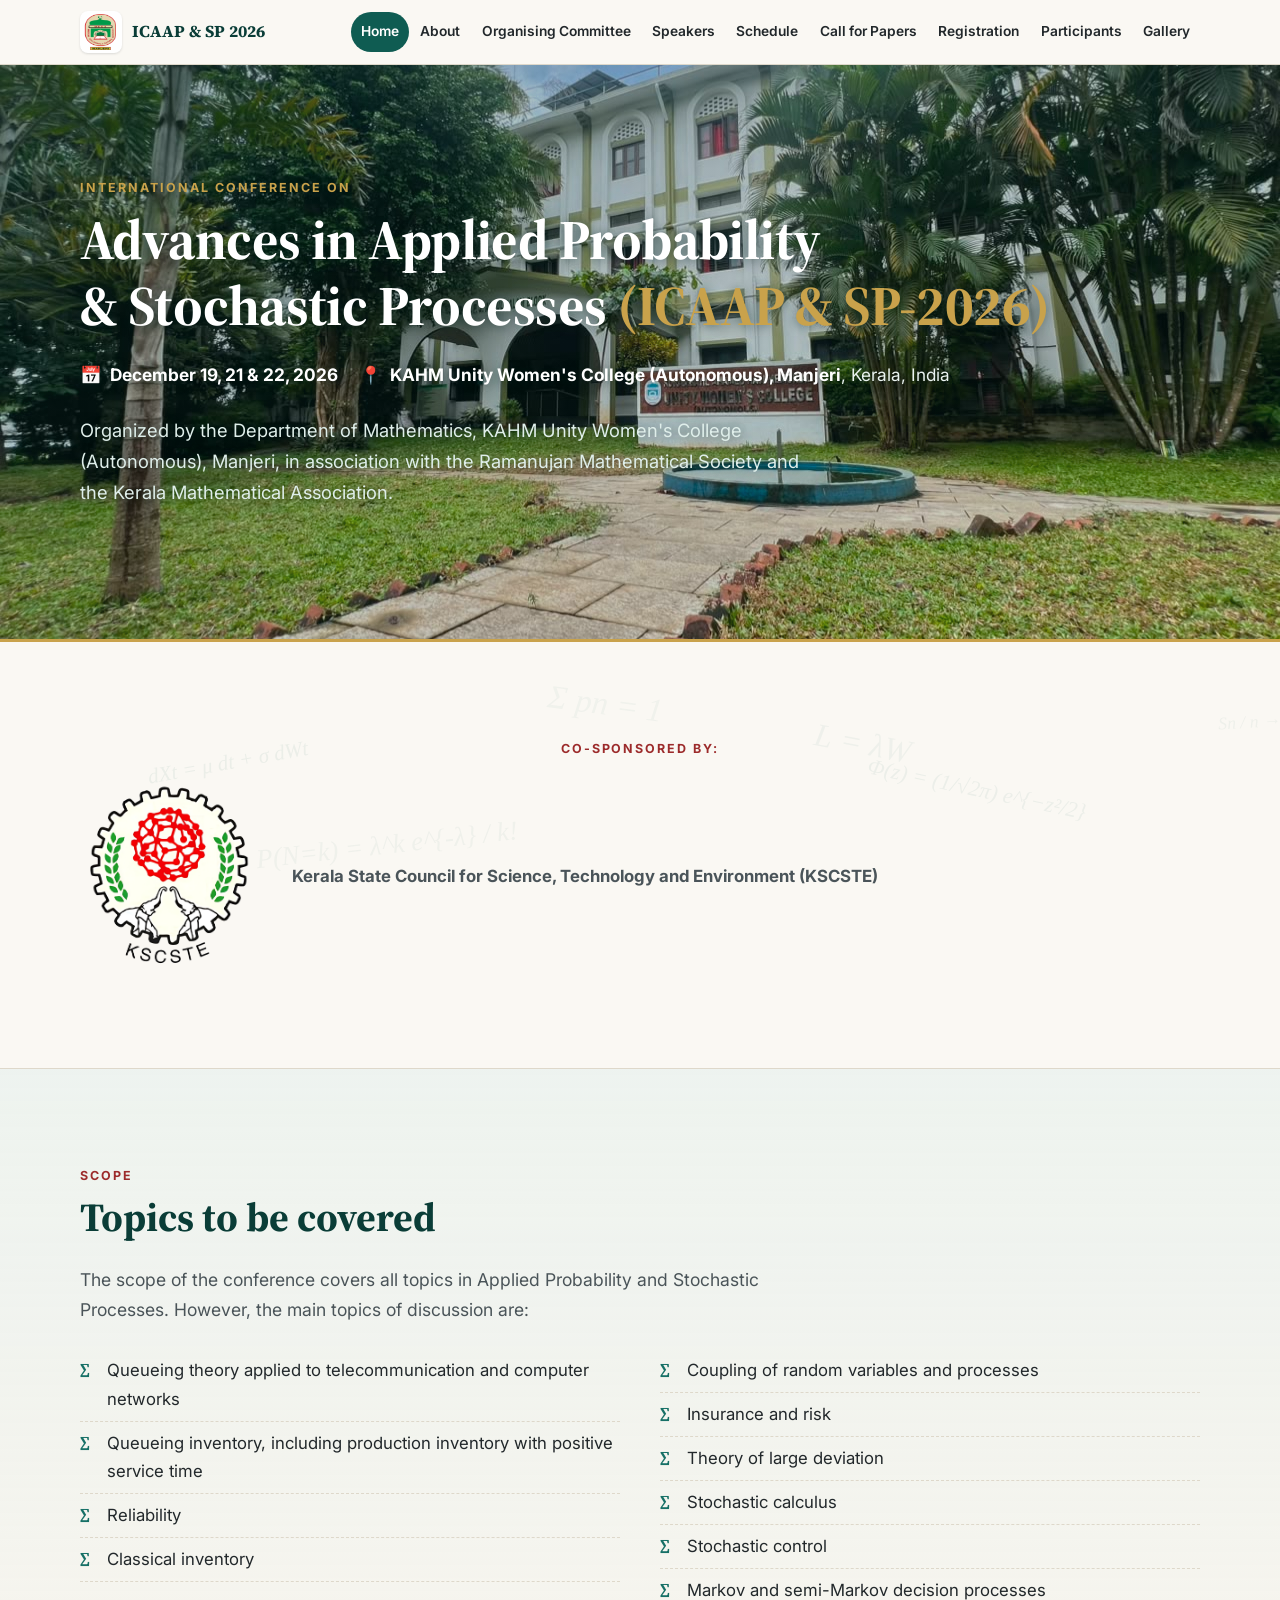
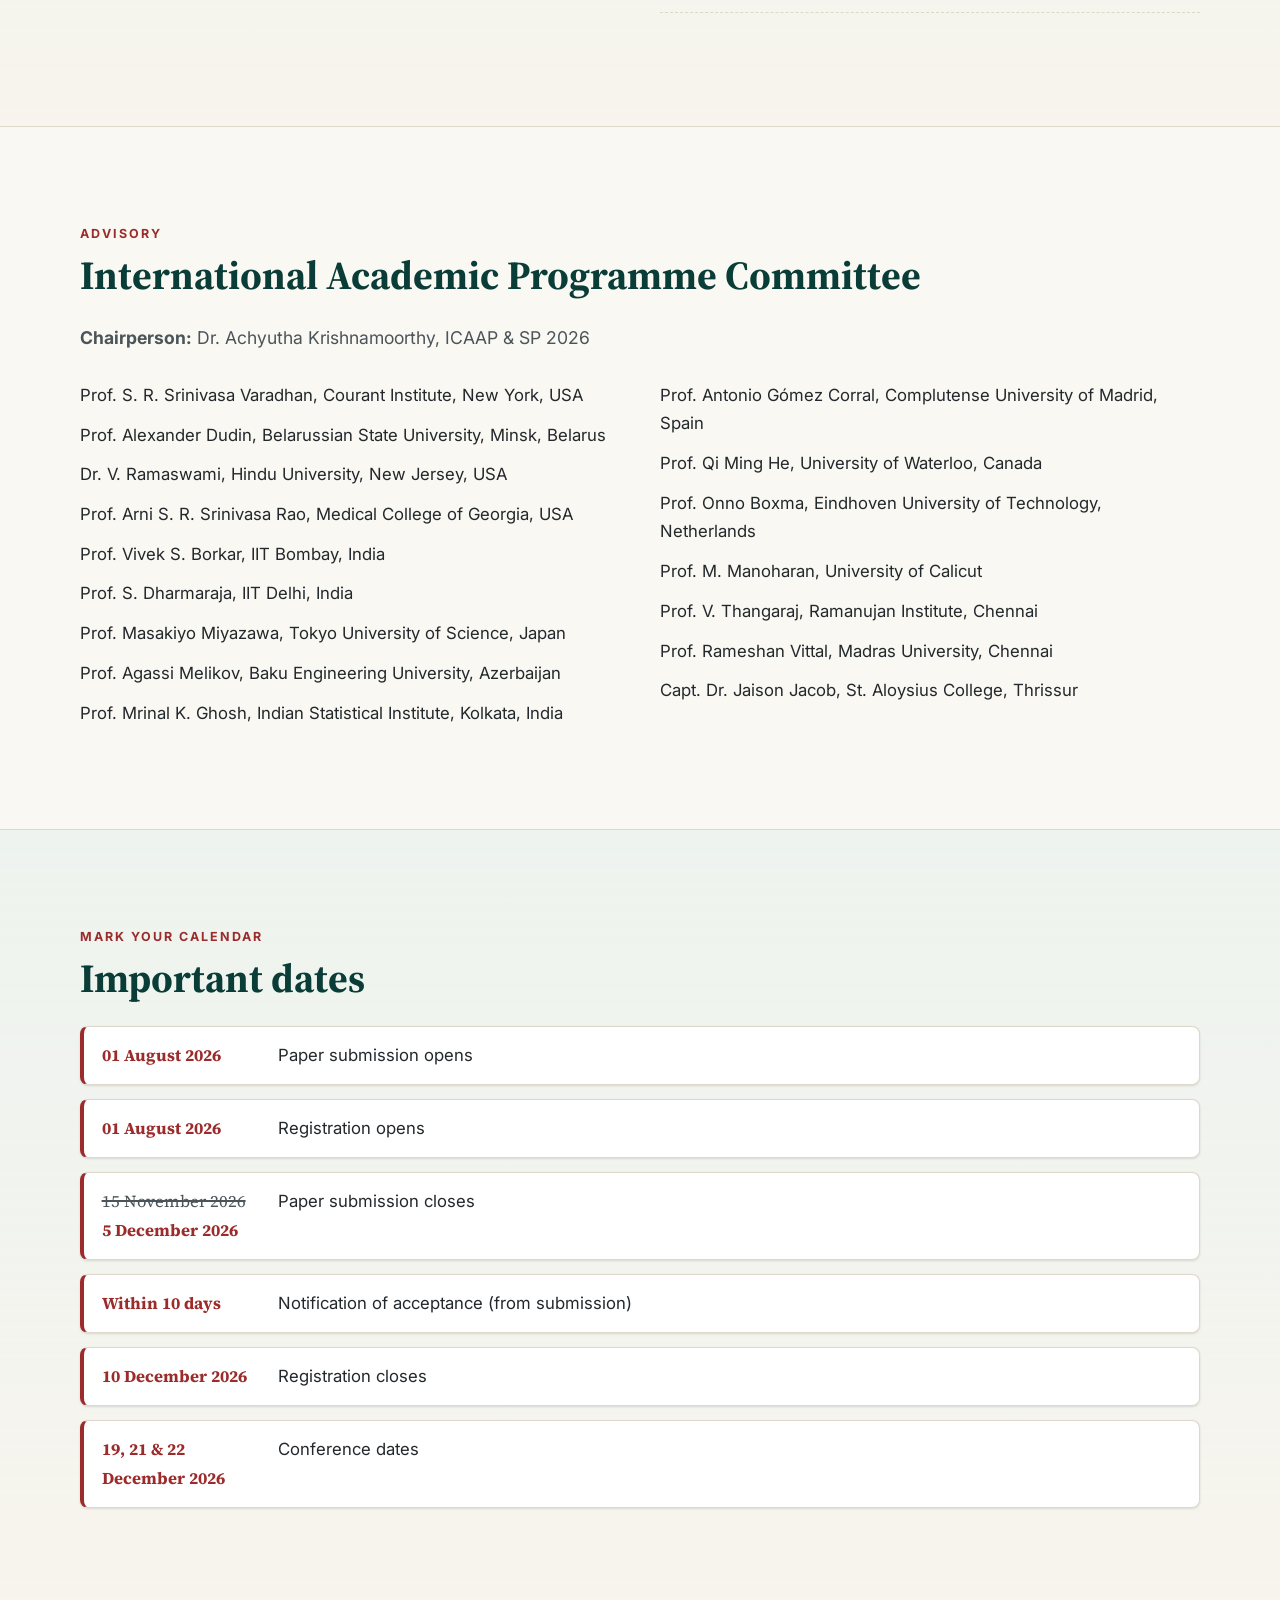
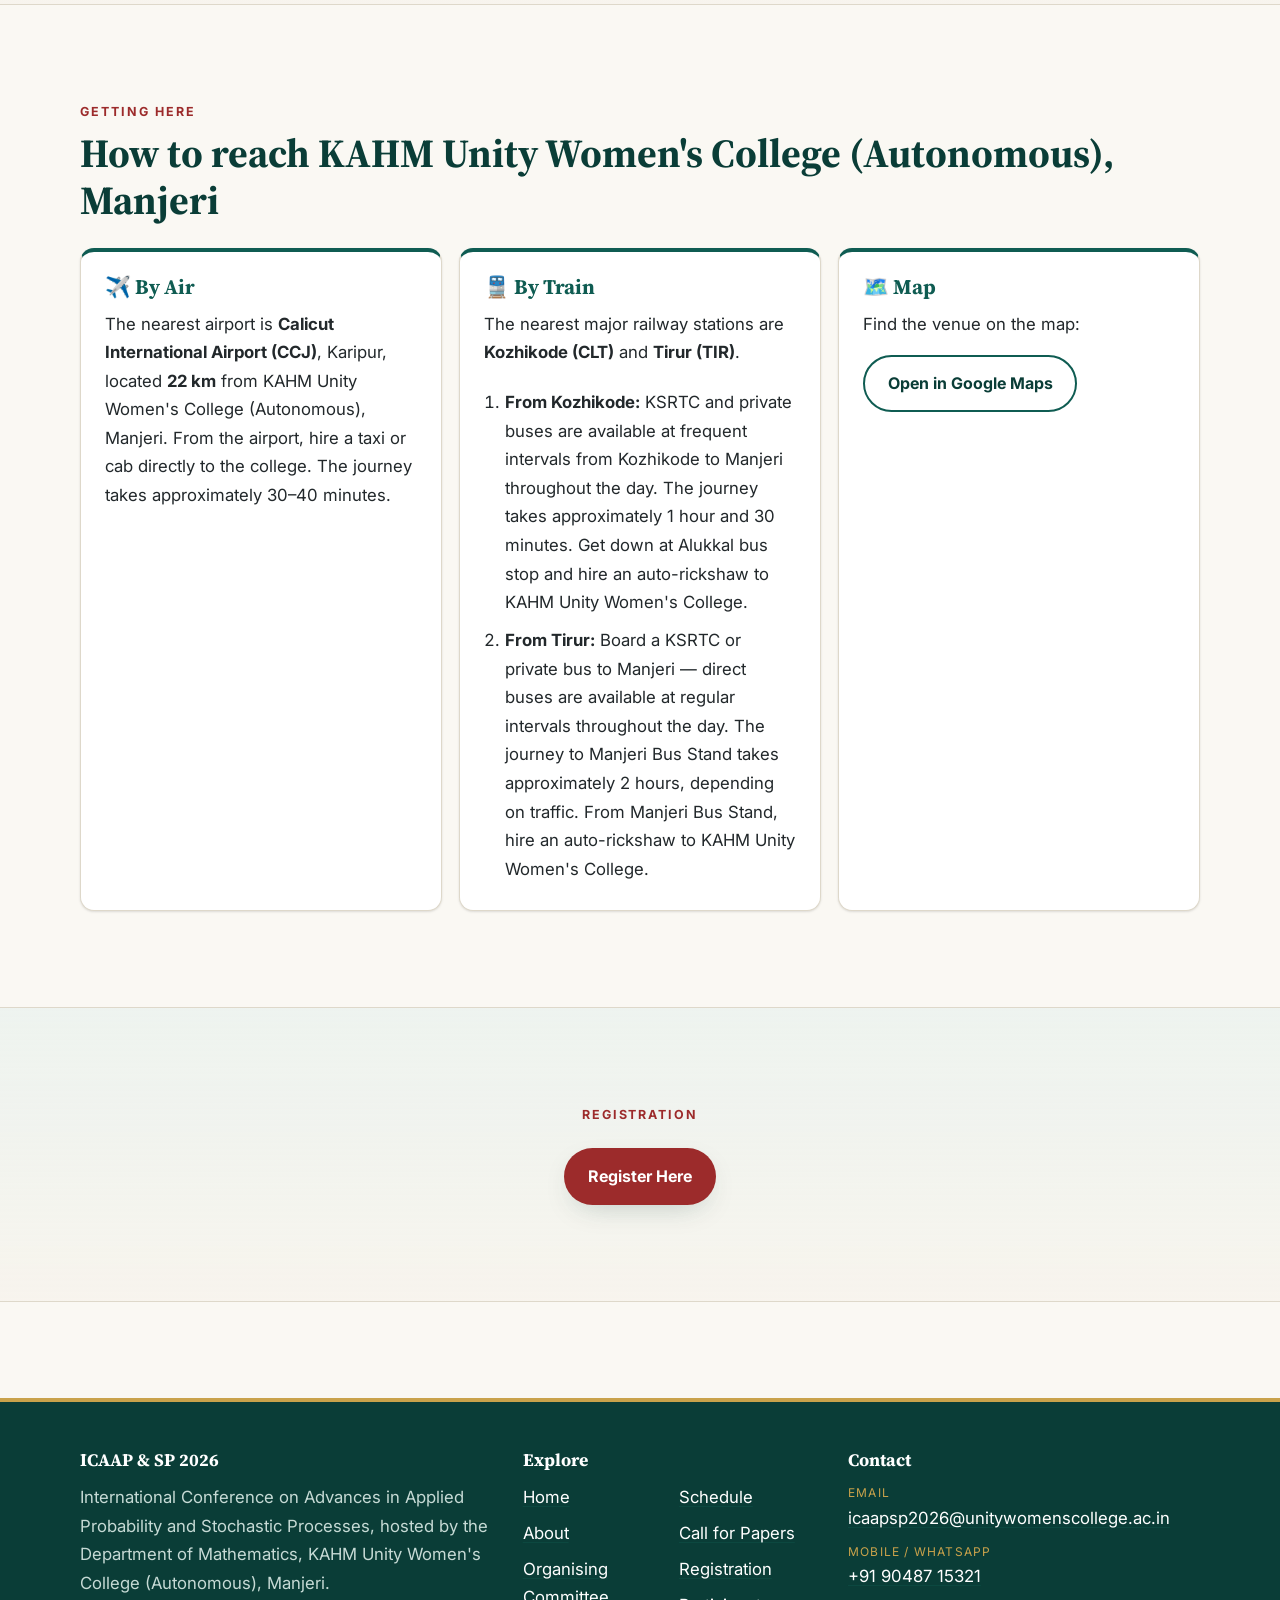
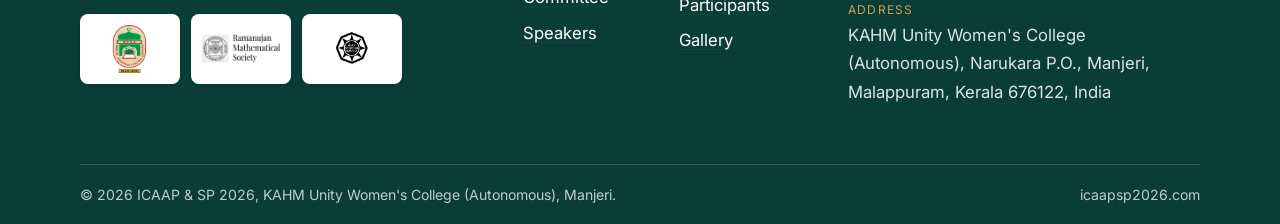
==== commit 550111f3: "Co-sponsor text to About, downloadable abstract template, extended deadline - Home: co-sponsor shows" ====
--- a/index.html
+++ b/index.html
@@ -73,7 +73,7 @@
         <!-- Backup of previous logo (green card): assets/co-sponsored-KSCSTE.png -->
         <div class="cosponsor">
           <img class="cosponsor__logo" src="assets/co-sponsored-KSCSTE-transparent.png" alt="Kerala State Council for Science, Technology and Environment (KSCSTE)">
-          <p class="cosponsor__text"><b>The Kerala State Council for Science, Technology and Environment (KSCSTE)</b> is an autonomous body established by the Government of Kerala to promote and strengthen science, technology, and environmental research in the state. It plays a vital role in fostering scientific research, innovation, technological development, and environmental sustainability through various programmes, research initiatives, funding opportunities, and academic collaborations. KSCSTE aims to create a strong research ecosystem by encouraging scientific excellence, supporting researchers and institutions, and facilitating the application of scientific knowledge to address societal and developmental challenges. The Council also promotes collaboration among academic institutions, industries, and research organisations, thereby contributing to Kerala's growth as a knowledge-driven and innovation-oriented society.</p>
+          <p class="cosponsor__text"><b>Kerala State Council for Science, Technology and Environment (KSCSTE)</b></p>
         </div>
        
       </div>
@@ -164,7 +164,7 @@
         <ul class="timeline" style="margin-top:1.5rem">
           <li><span class="date">01 August 2026</span><span class="what">Paper submission opens</span></li>
           <li><span class="date">01 August 2026</span><span class="what">Registration opens</span></li>
-          <li><span class="date">15 November 2026</span><span class="what">Paper submission closes</span></li>
+          <li><span class="date"><del class="date-old">15 November 2026</del> 5 December 2026</span><span class="what">Paper submission closes</span></li>
           <li><span class="date">Within 10 days</span><span class="what">Notification of acceptance (from submission)</span></li>
           <li><span class="date">10 December 2026</span><span class="what">Registration closes</span></li>
           <li><span class="date">19, 21 &amp; 22 December 2026</span><span class="what">Conference dates</span></li>
--- a/css/styles.css
+++ b/css/styles.css
@@ -388,6 +388,8 @@
 }
 .timeline .date { font-family: var(--serif); font-weight: 700; color: var(--maroon); }
 .timeline .what { color: var(--ink); }
+/* Extended deadline: struck-through old date followed by the new one */
+.timeline .date-old { color: var(--ink-soft); font-weight: 400; text-decoration-thickness: 2px; margin-right: .35rem; }
 
 /* ------------------------------ tables --------------------------------- */
 .table-wrap { overflow-x: auto; border-radius: var(--radius); border: 1px solid var(--line); box-shadow: var(--shadow-sm); background: var(--white); }
